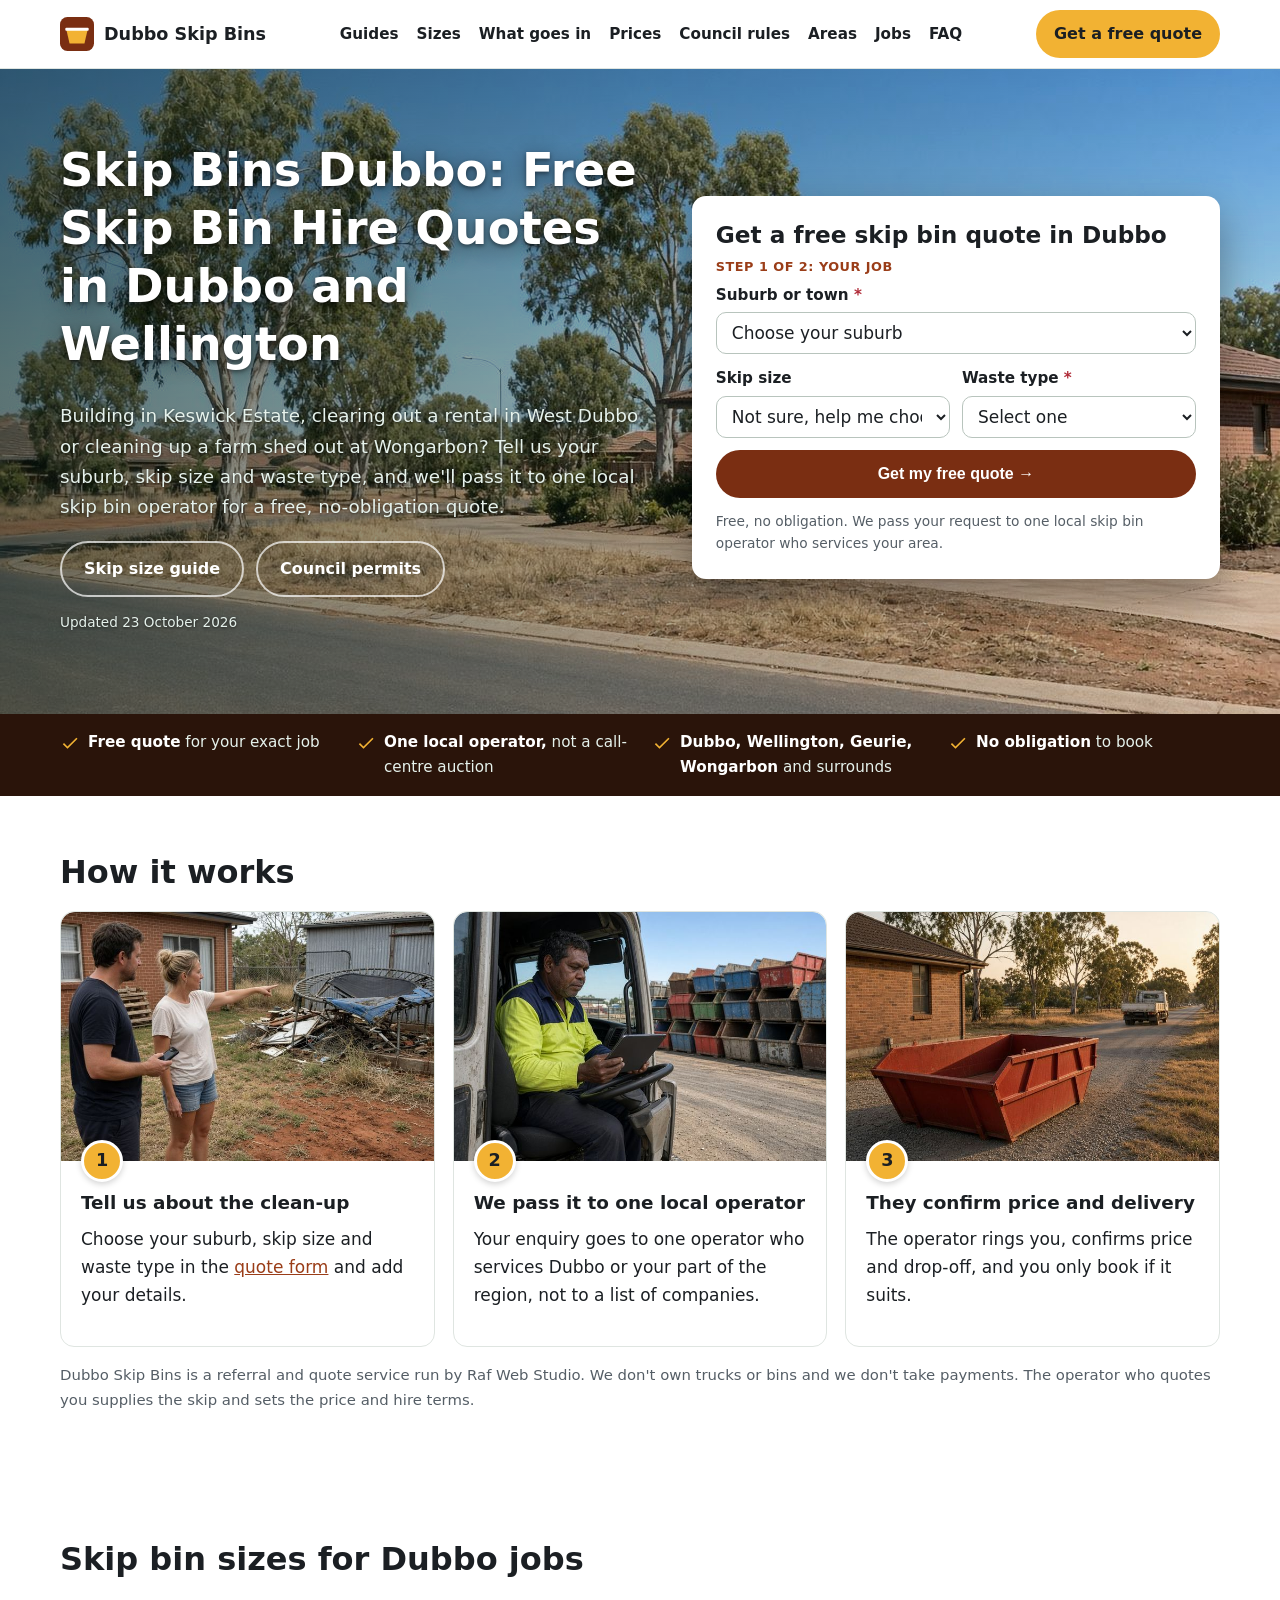
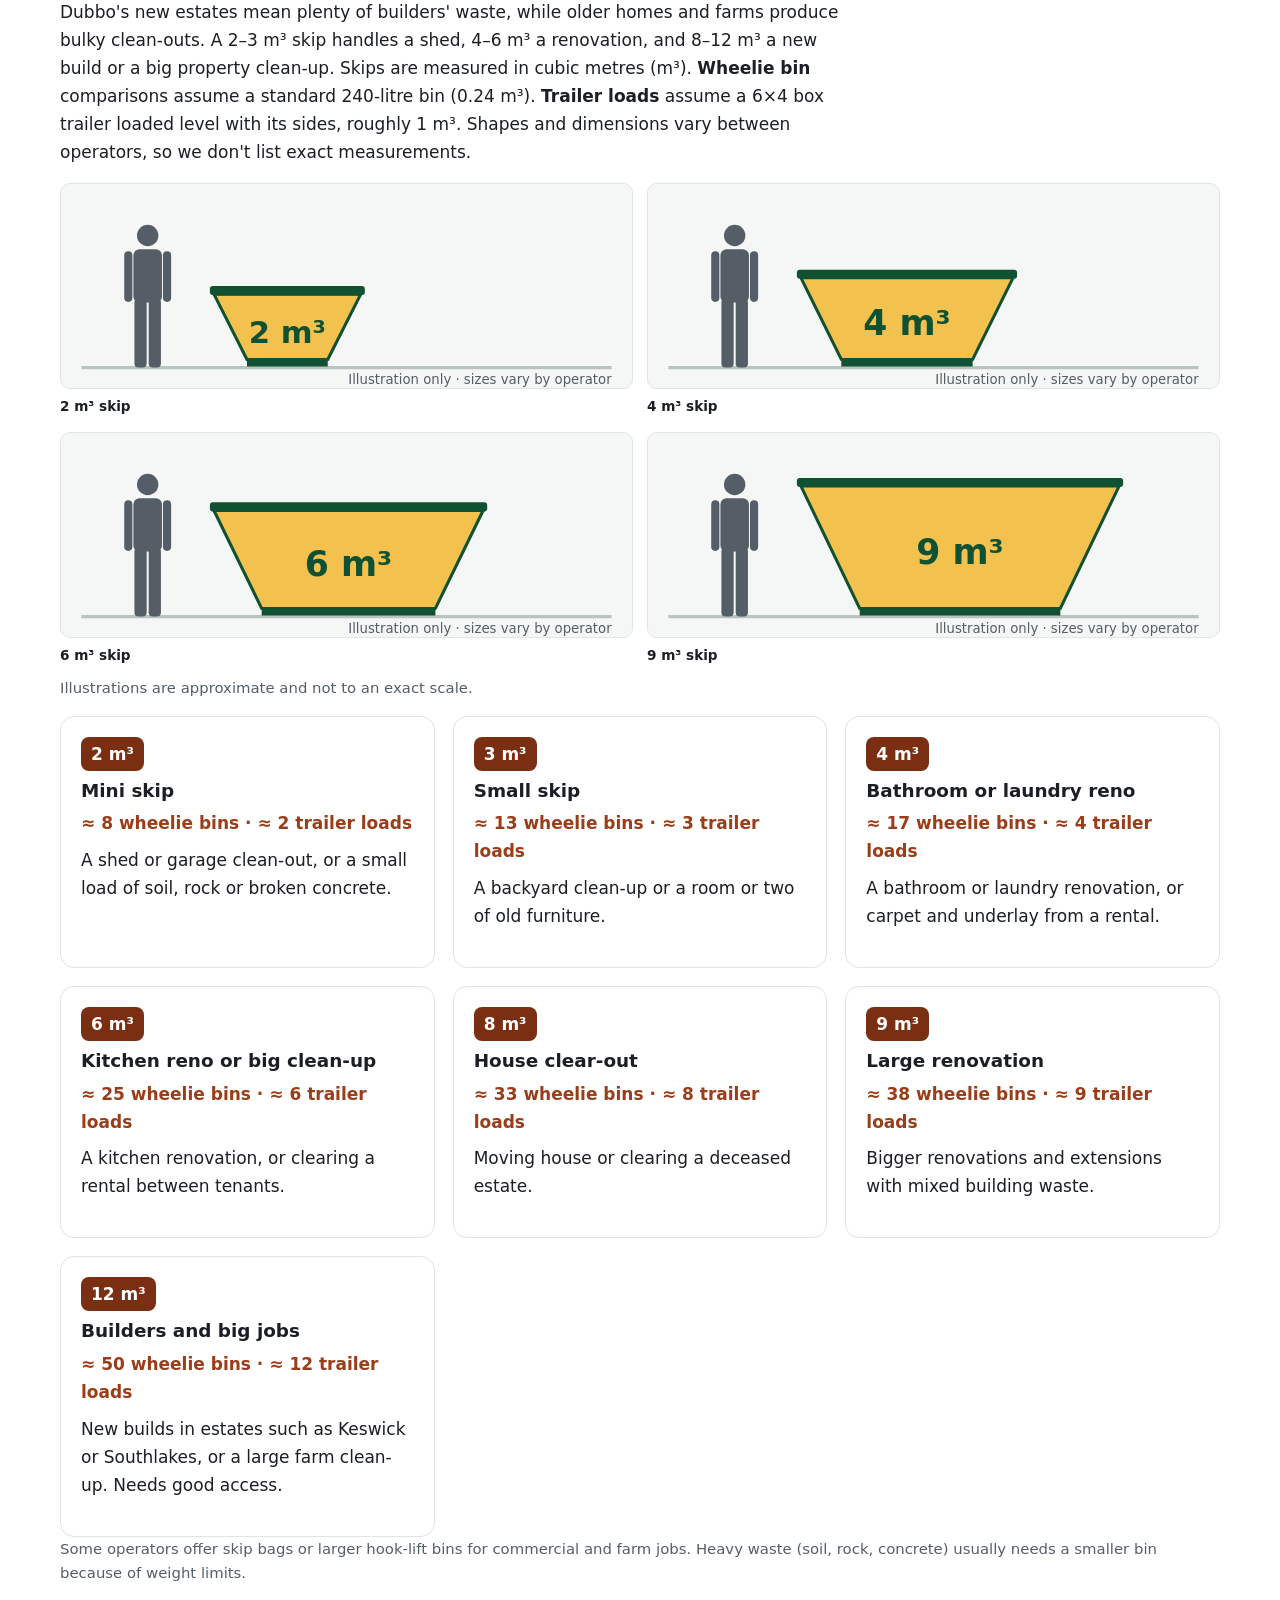
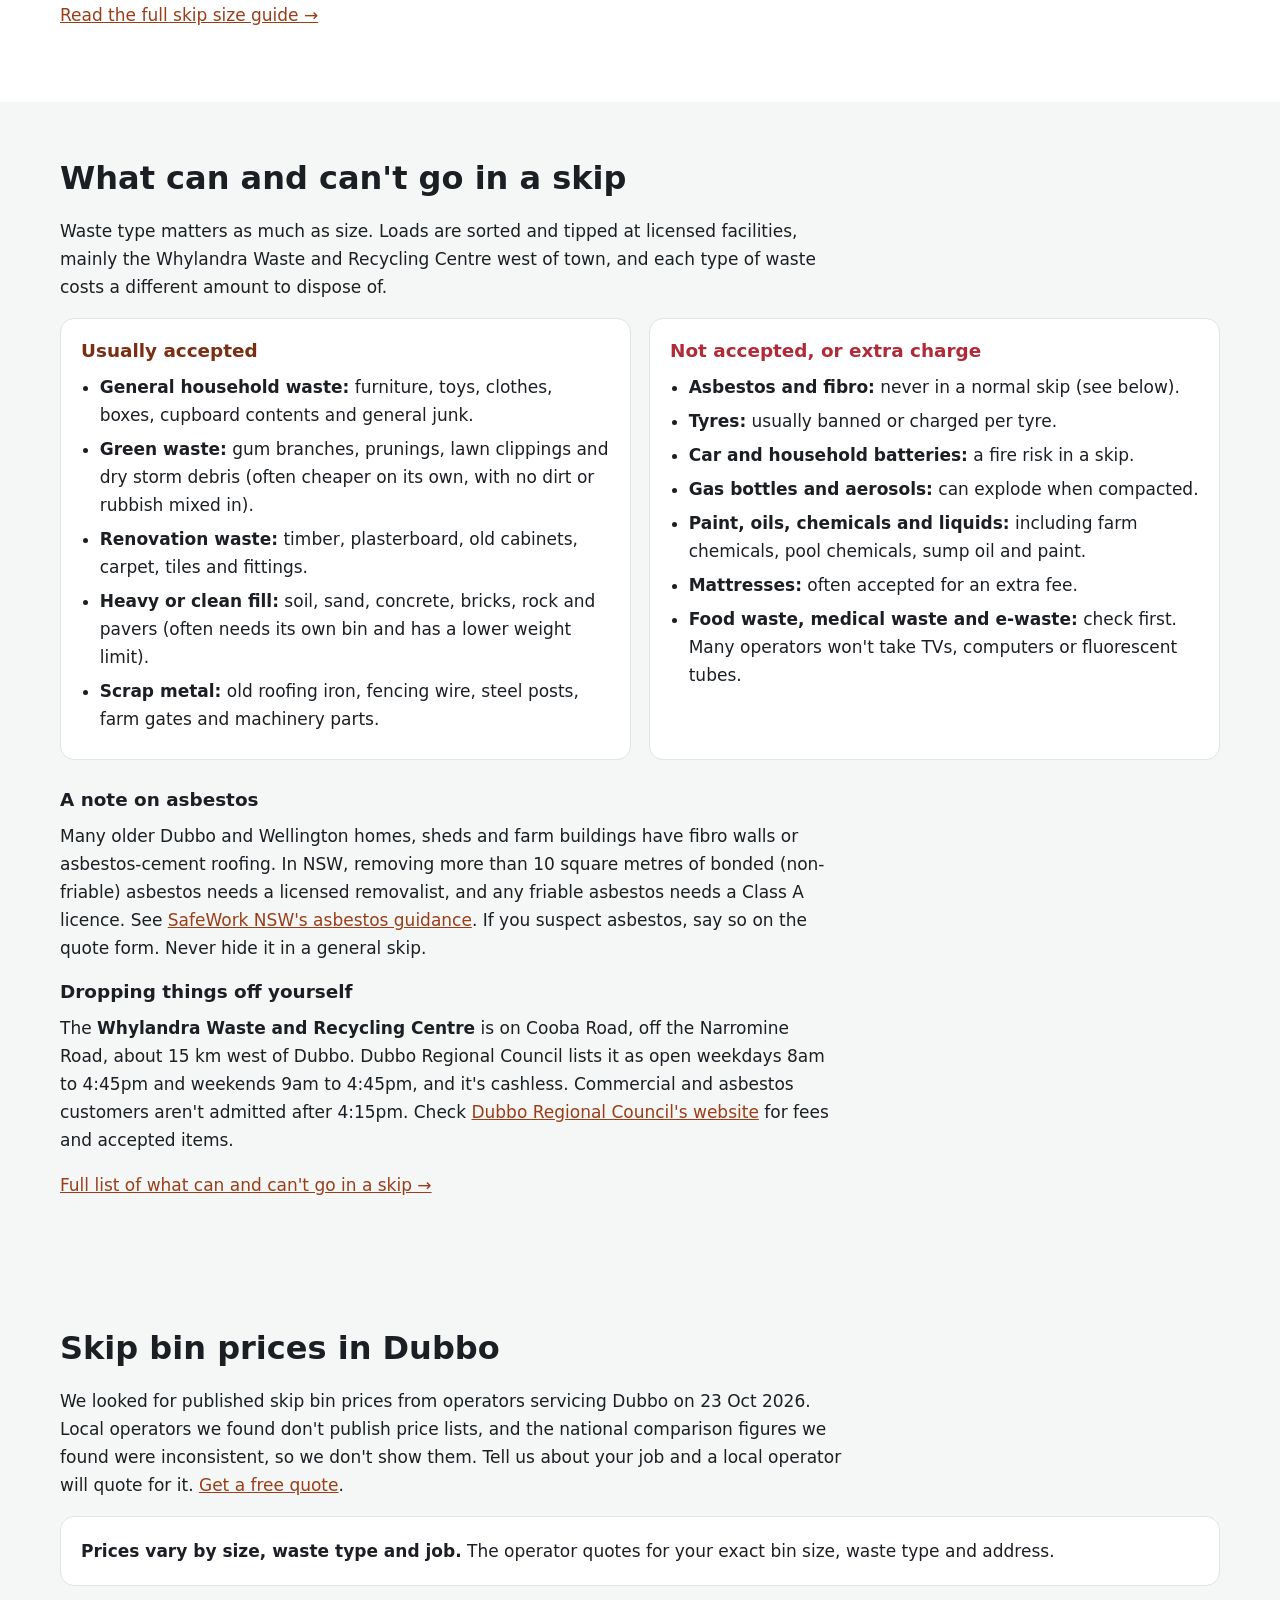
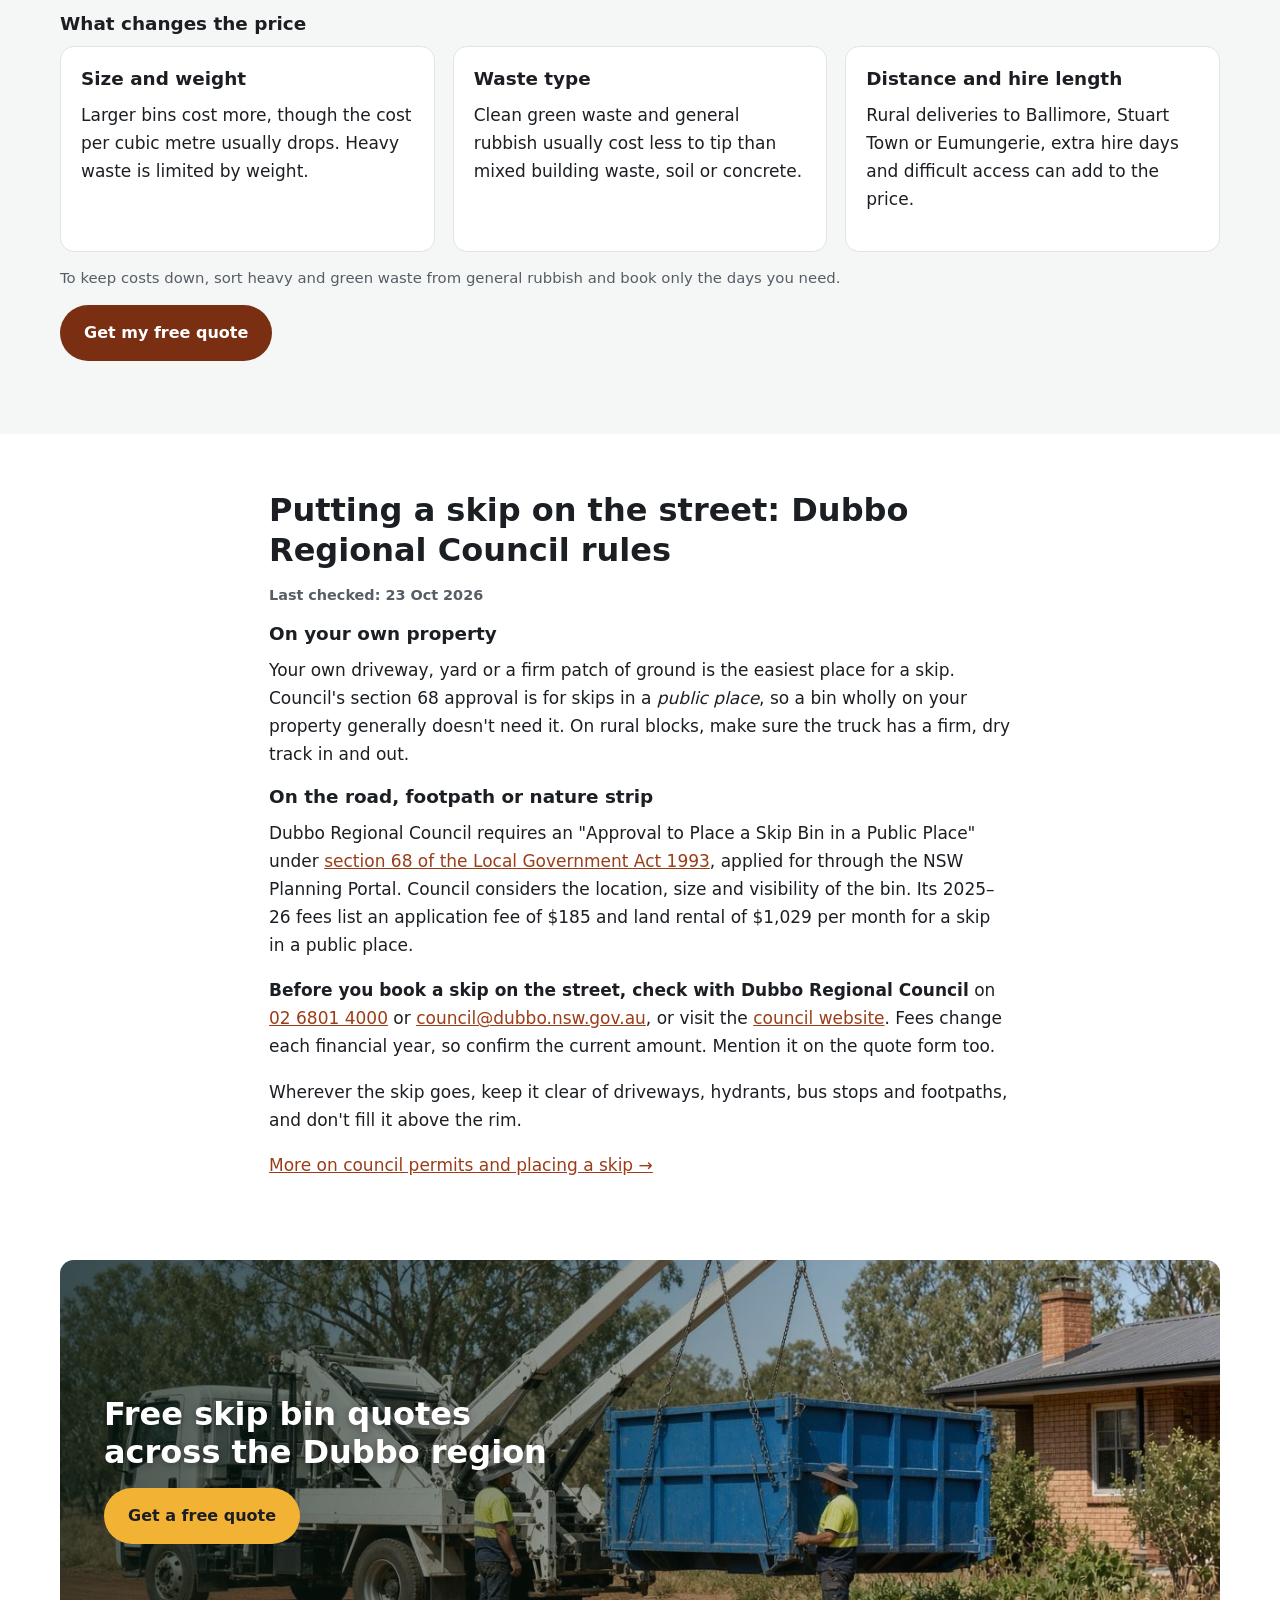
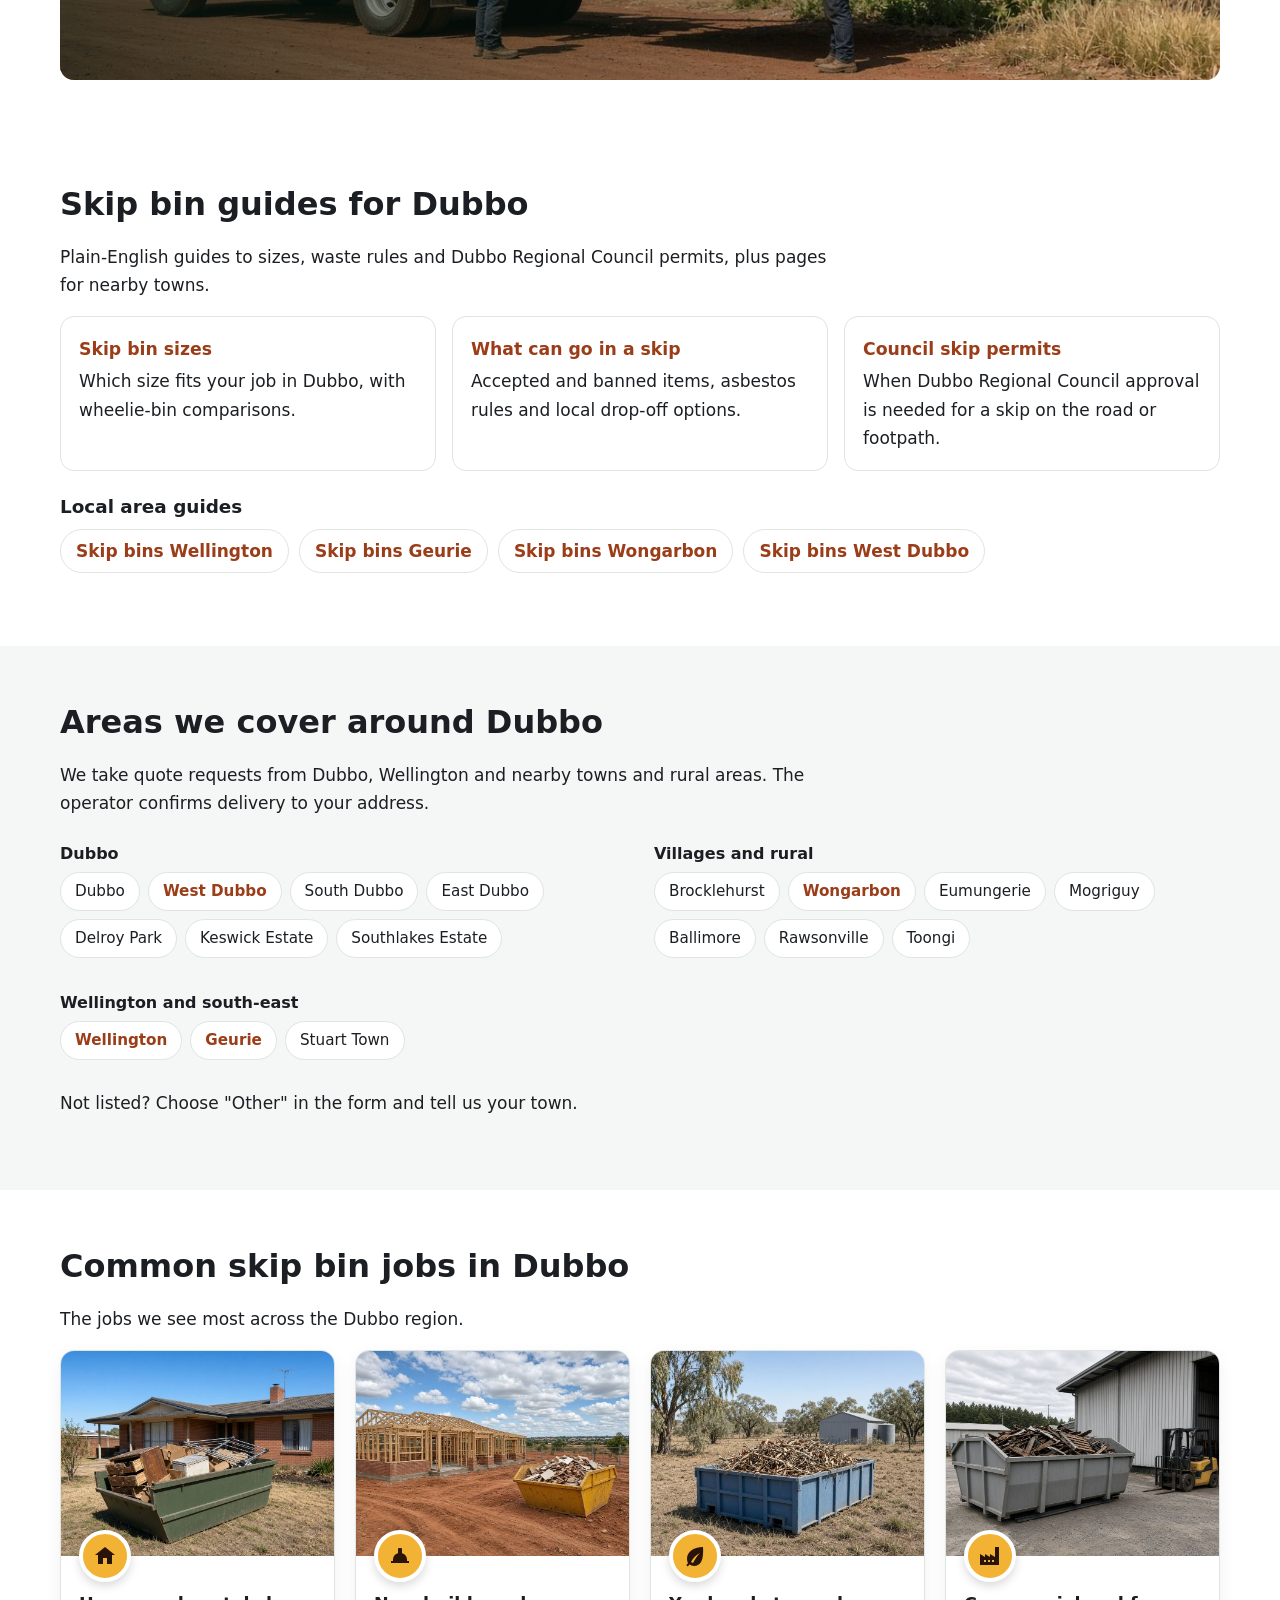
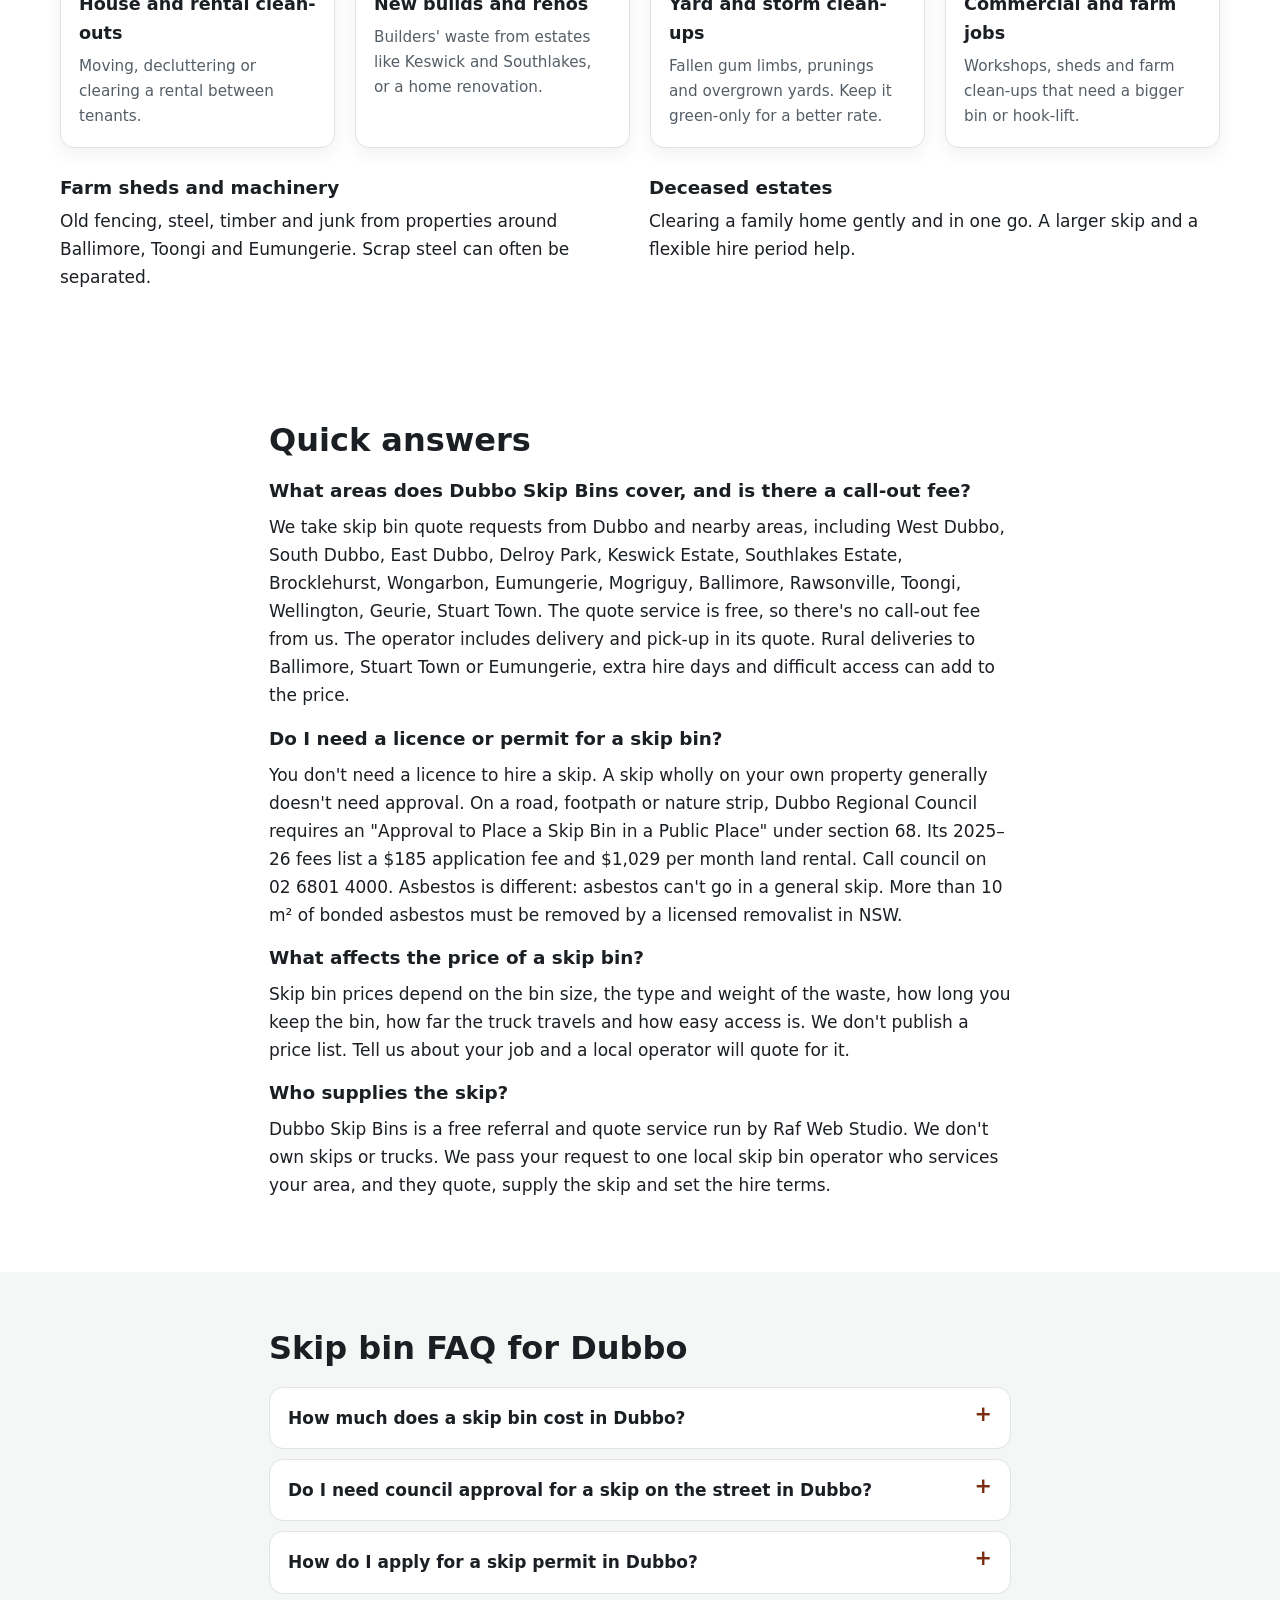
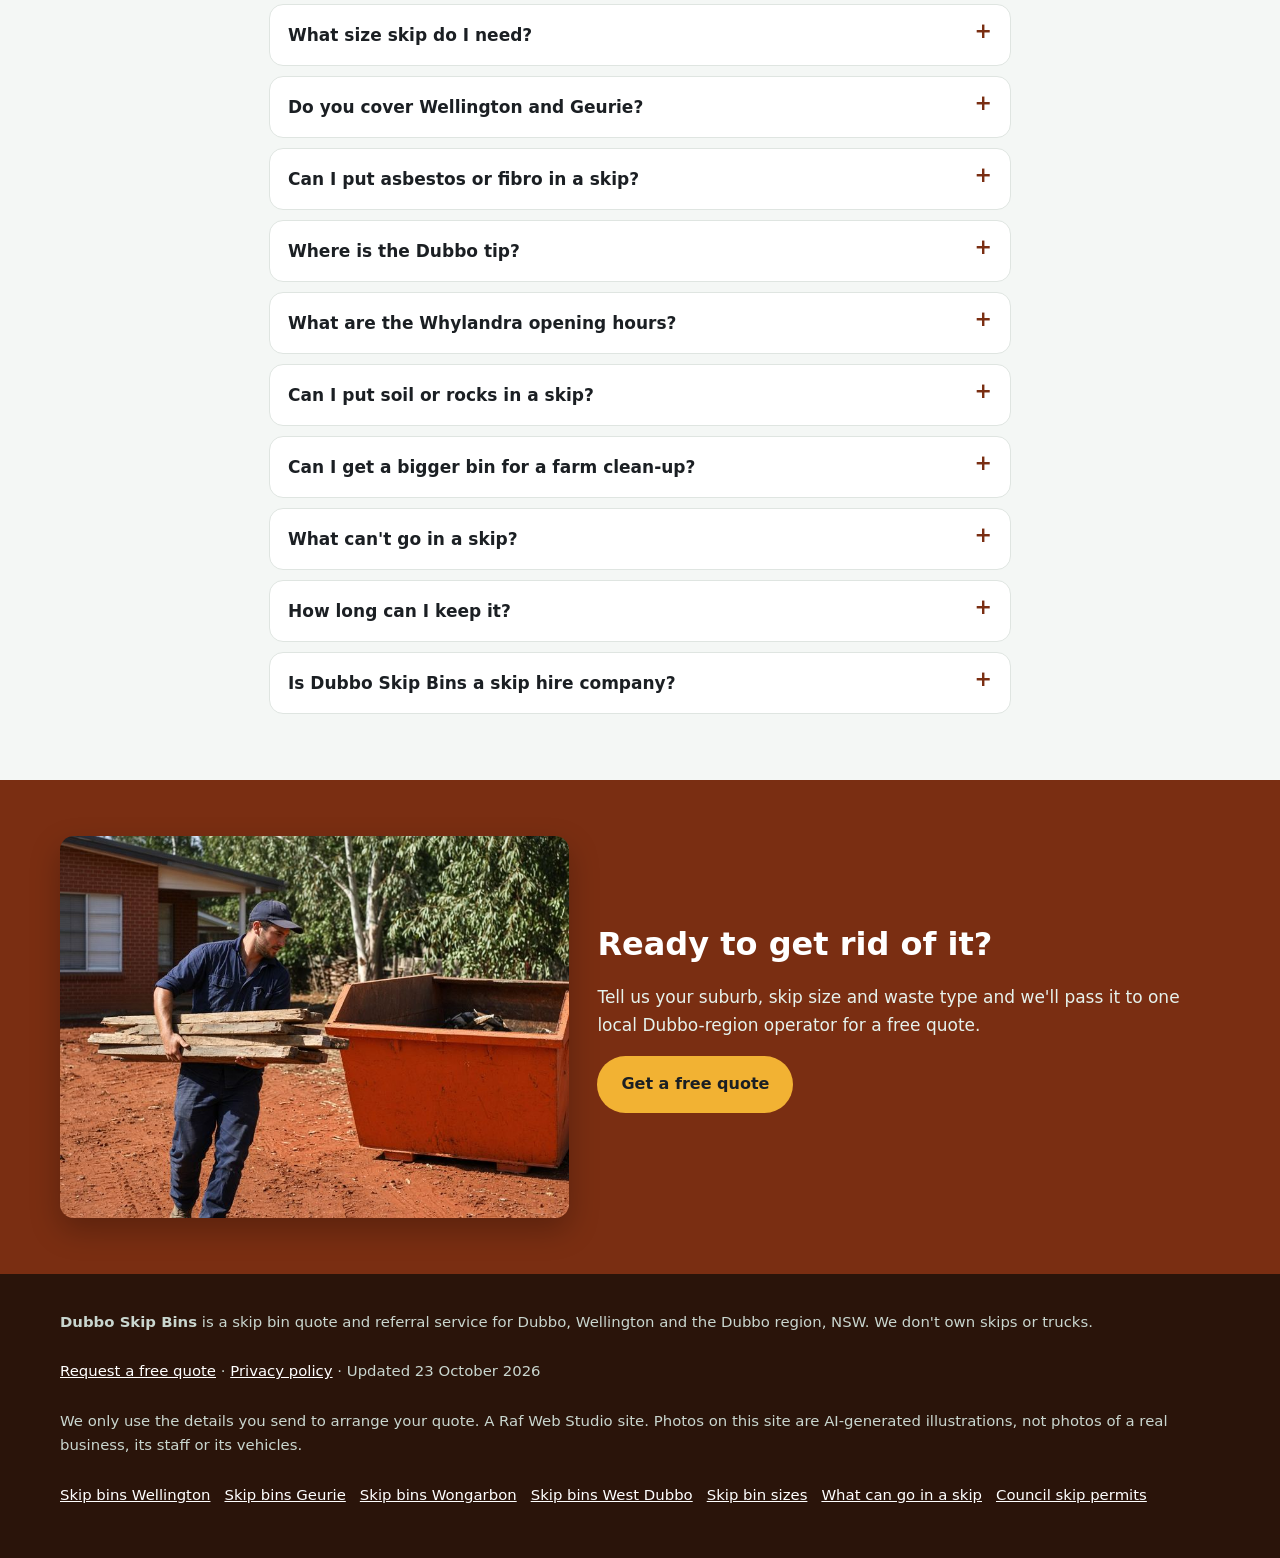
==== index.html @ 29b52630 "AI search basics: LocalBusiness schema, quick answers in FAQ schema, llms.txt" ====
<!doctype html>
<html lang="en-AU">
<head>
<meta charset="utf-8">
<meta name="google-site-verification" content="KUxdcBojFCypNrNTeDrGcMG-jkXugpHCh6wXhRwuoQI" />
<meta name="viewport" content="width=device-width, initial-scale=1">
<title>Skip Bins Dubbo | Free Skip Bin Hire Quotes in Dubbo &amp; Wellington</title>
<meta name="description" content="Skip bins in Dubbo, West Dubbo, Wellington and surrounds. Tell us the size and waste type and get a free quote from one local skip bin operator.">
<link rel="canonical" href="https://dubboskipbins.com/">
<link rel="icon" href="favicon.svg" type="image/svg+xml">
<meta name="theme-color" content="#7a2e12">
<meta property="og:type" content="website">
<meta property="og:locale" content="en_AU">
<meta property="og:site_name" content="Dubbo Skip Bins">
<meta property="og:title" content="Skip Bins Dubbo | Free Skip Bin Hire Quotes in Dubbo &amp; Wellington">
<meta property="og:description" content="Free skip bin hire quotes in Dubbo, Wellington and the Dubbo region.">
<meta property="og:url" content="https://dubboskipbins.com/">
<meta property="og:image" content="https://dubboskipbins.com/img/hero.jpg">
<meta name="twitter:card" content="summary_large_image">
<meta name="twitter:image" content="https://dubboskipbins.com/img/hero.jpg">
<script>document.documentElement.classList.add('js')</script>
<link rel="stylesheet" href="styles.css">

<!-- Google tag (gtag.js) -->
<script async src="https://www.googletagmanager.com/gtag/js?id=G-88SLKTYWD8"></script>
<script>
  window.dataLayer = window.dataLayer || [];
  function gtag(){dataLayer.push(arguments);}
  gtag('js', new Date());
  gtag('config', 'G-88SLKTYWD8');
</script>

<script type="application/ld+json">
{
 "@context": "https://schema.org",
 "@type": "LocalBusiness",
 "@id": "https://dubboskipbins.com/#business",
 "name": "Dubbo Skip Bins",
 "url": "https://dubboskipbins.com/",
 "description": "Skip bins in Dubbo, West Dubbo, Wellington and surrounds. Tell us the size and waste type and get a free quote from one local skip bin operator. A free referral and quote service run by Raf Web Studio. It doesn't own skips or trucks; one local operator quotes and supplies the skip.",
 "image": "https://dubboskipbins.com/img/hero.jpg",
 "areaServed": [
  {
   "@type": "AdministrativeArea",
   "name": "Dubbo Regional Council, NSW"
  },
  {
   "@type": "Place",
   "name": "Dubbo, NSW"
  },
  {
   "@type": "Place",
   "name": "West Dubbo, NSW"
  },
  {
   "@type": "Place",
   "name": "South Dubbo, NSW"
  },
  {
   "@type": "Place",
   "name": "East Dubbo, NSW"
  },
  {
   "@type": "Place",
   "name": "Delroy Park, NSW"
  },
  {
   "@type": "Place",
   "name": "Keswick Estate, NSW"
  },
  {
   "@type": "Place",
   "name": "Southlakes Estate, NSW"
  },
  {
   "@type": "Place",
   "name": "Brocklehurst, NSW"
  },
  {
   "@type": "Place",
   "name": "Wongarbon, NSW"
  },
  {
   "@type": "Place",
   "name": "Eumungerie, NSW"
  },
  {
   "@type": "Place",
   "name": "Geurie, NSW"
  },
  {
   "@type": "Place",
   "name": "Wellington, NSW"
  },
  {
   "@type": "Place",
   "name": "Ballimore, NSW"
  },
  {
   "@type": "Place",
   "name": "Mogriguy, NSW"
  },
  {
   "@type": "Place",
   "name": "Rawsonville, NSW"
  },
  {
   "@type": "Place",
   "name": "Toongi, NSW"
  },
  {
   "@type": "Place",
   "name": "Stuart Town, NSW"
  }
 ],
 "knowsAbout": [
  "Skip bin hire",
  "Skip bin sizes",
  "Council skip bin permits",
  "Waste disposal"
 ],
 "parentOrganization": {
  "@type": "Organization",
  "name": "Raf Web Studio"
 }
}
</script>
<script type="application/ld+json">
{
 "@context": "https://schema.org",
 "@type": "WebSite",
 "@id": "https://dubboskipbins.com/#website",
 "name": "Dubbo Skip Bins",
 "url": "https://dubboskipbins.com/",
 "inLanguage": "en-AU"
}
</script>
<script type="application/ld+json">
{
 "@context": "https://schema.org",
 "@type": "Service",
 "@id": "https://dubboskipbins.com/#service",
 "name": "Skip bin hire quotes in Dubbo",
 "serviceType": "Skip bin hire",
 "description": "Free skip bin hire quotes in Dubbo and surrounding suburbs. We pass your request to one local skip bin operator.",
 "url": "https://dubboskipbins.com/",
 "provider": {
  "@id": "https://dubboskipbins.com/#business"
 },
 "areaServed": [
  {
   "@type": "AdministrativeArea",
   "name": "Dubbo Regional Council, NSW"
  },
  {
   "@type": "Place",
   "name": "Dubbo, NSW"
  },
  {
   "@type": "Place",
   "name": "West Dubbo, NSW"
  },
  {
   "@type": "Place",
   "name": "South Dubbo, NSW"
  },
  {
   "@type": "Place",
   "name": "East Dubbo, NSW"
  },
  {
   "@type": "Place",
   "name": "Delroy Park, NSW"
  },
  {
   "@type": "Place",
   "name": "Keswick Estate, NSW"
  },
  {
   "@type": "Place",
   "name": "Southlakes Estate, NSW"
  },
  {
   "@type": "Place",
   "name": "Brocklehurst, NSW"
  },
  {
   "@type": "Place",
   "name": "Wongarbon, NSW"
  },
  {
   "@type": "Place",
   "name": "Eumungerie, NSW"
  },
  {
   "@type": "Place",
   "name": "Geurie, NSW"
  },
  {
   "@type": "Place",
   "name": "Wellington, NSW"
  },
  {
   "@type": "Place",
   "name": "Ballimore, NSW"
  },
  {
   "@type": "Place",
   "name": "Mogriguy, NSW"
  },
  {
   "@type": "Place",
   "name": "Rawsonville, NSW"
  },
  {
   "@type": "Place",
   "name": "Toongi, NSW"
  },
  {
   "@type": "Place",
   "name": "Stuart Town, NSW"
  }
 ]
}
</script>
<script type="application/ld+json">
{
 "@context": "https://schema.org",
 "@type": "FAQPage",
 "mainEntity": [
  {
   "@type": "Question",
   "name": "How much does a skip bin cost in Dubbo?",
   "acceptedAnswer": {
    "@type": "Answer",
    "text": "It depends on the size, waste type, hire period and distance. Local operators we checked don't publish set prices, so ask for a free quote for your job."
   }
  },
  {
   "@type": "Question",
   "name": "Do I need council approval for a skip on the street in Dubbo?",
   "acceptedAnswer": {
    "@type": "Answer",
    "text": "Yes, generally. Dubbo Regional Council requires a section 68 approval to place a skip bin in a public place. Its 2025–26 fees list a $185 application fee and $1,029 per month land rental. A skip wholly on your land generally doesn't need approval."
   }
  },
  {
   "@type": "Question",
   "name": "How do I apply for a skip permit in Dubbo?",
   "acceptedAnswer": {
    "@type": "Answer",
    "text": "Applications are lodged through the NSW Planning Portal. Call council on 02 6801 4000 to check what's needed."
   }
  },
  {
   "@type": "Question",
   "name": "What size skip do I need?",
   "acceptedAnswer": {
    "@type": "Answer",
    "text": "2–3 m³ for a shed, 4 m³ for a bathroom, 6 m³ for a kitchen or big clean-up, and 8–12 m³ for a house clear-out or new build."
   }
  },
  {
   "@type": "Question",
   "name": "Do you cover Wellington and Geurie?",
   "acceptedAnswer": {
    "@type": "Answer",
    "text": "Yes, we take requests from Wellington, Geurie, Stuart Town and the villages around Dubbo. The operator confirms delivery."
   }
  },
  {
   "@type": "Question",
   "name": "Can I put asbestos or fibro in a skip?",
   "acceptedAnswer": {
    "@type": "Answer",
    "text": "No. Asbestos can't go in a general skip. More than 10 m² of bonded asbestos must be removed by a licensed removalist in NSW."
   }
  },
  {
   "@type": "Question",
   "name": "Where is the Dubbo tip?",
   "acceptedAnswer": {
    "@type": "Answer",
    "text": "The Whylandra Waste and Recycling Centre is on Cooba Road, off the Narromine Road, about 15 km west of Dubbo. It's cashless."
   }
  },
  {
   "@type": "Question",
   "name": "What are the Whylandra opening hours?",
   "acceptedAnswer": {
    "@type": "Answer",
    "text": "Council lists weekdays 8am to 4:45pm and weekends 9am to 4:45pm. Commercial and asbestos customers aren't admitted after 4:15pm."
   }
  },
  {
   "@type": "Question",
   "name": "Can I put soil or rocks in a skip?",
   "acceptedAnswer": {
    "@type": "Answer",
    "text": "Usually, but heavy waste has weight limits and often needs its own bin. Choose \"Soil, concrete or bricks\" in the form."
   }
  },
  {
   "@type": "Question",
   "name": "Can I get a bigger bin for a farm clean-up?",
   "acceptedAnswer": {
    "@type": "Answer",
    "text": "Some operators have larger bins or hook-lift containers. Mention the job and access in the form."
   }
  },
  {
   "@type": "Question",
   "name": "What can't go in a skip?",
   "acceptedAnswer": {
    "@type": "Answer",
    "text": "Asbestos, tyres, batteries, gas bottles, chemicals, paint, oils and liquids. Mattresses and e-waste are often extra."
   }
  },
  {
   "@type": "Question",
   "name": "How long can I keep it?",
   "acceptedAnswer": {
    "@type": "Answer",
    "text": "Commonly a few days to a week, with extra days by arrangement."
   }
  },
  {
   "@type": "Question",
   "name": "Is Dubbo Skip Bins a skip hire company?",
   "acceptedAnswer": {
    "@type": "Answer",
    "text": "No. It's a free referral and quote service run by Raf Web Studio. One local operator quotes you and supplies the skip."
   }
  },
  {
   "@type": "Question",
   "name": "What areas does Dubbo Skip Bins cover, and is there a call-out fee?",
   "acceptedAnswer": {
    "@type": "Answer",
    "text": "We take skip bin quote requests from Dubbo and nearby areas, including West Dubbo, South Dubbo, East Dubbo, Delroy Park, Keswick Estate, Southlakes Estate, Brocklehurst, Wongarbon, Eumungerie, Mogriguy, Ballimore, Rawsonville, Toongi, Wellington, Geurie, Stuart Town. The quote service is free, so there's no call-out fee from us. The operator includes delivery and pick-up in its quote. Rural deliveries to Ballimore, Stuart Town or Eumungerie, extra hire days and difficult access can add to the price."
   }
  },
  {
   "@type": "Question",
   "name": "Do I need a licence or permit for a skip bin?",
   "acceptedAnswer": {
    "@type": "Answer",
    "text": "You don't need a licence to hire a skip. A skip wholly on your own property generally doesn't need approval. On a road, footpath or nature strip, Dubbo Regional Council requires an \"Approval to Place a Skip Bin in a Public Place\" under section 68. Its 2025–26 fees list a $185 application fee and $1,029 per month land rental. Call council on 02 6801 4000. Asbestos is different: asbestos can't go in a general skip. More than 10 m² of bonded asbestos must be removed by a licensed removalist in NSW."
   }
  },
  {
   "@type": "Question",
   "name": "What affects the price of a skip bin?",
   "acceptedAnswer": {
    "@type": "Answer",
    "text": "Skip bin prices depend on the bin size, the type and weight of the waste, how long you keep the bin, how far the truck travels and how easy access is. We don't publish a price list. Tell us about your job and a local operator will quote for it."
   }
  },
  {
   "@type": "Question",
   "name": "Who supplies the skip?",
   "acceptedAnswer": {
    "@type": "Answer",
    "text": "Dubbo Skip Bins is a free referral and quote service run by Raf Web Studio. We don't own skips or trucks. We pass your request to one local skip bin operator who services your area, and they quote, supply the skip and set the hire terms."
   }
  }
 ]
}
</script>
</head>
<body>
<a class="skip-link" href="#main">Skip to content</a>

<header class="site-header">
  <div class="wrap">
    <a class="brand" href="/" aria-label="Dubbo Skip Bins home">
      <svg viewBox="0 0 64 64" aria-hidden="true"><rect width="64" height="64" rx="14" fill="#7a2e12"/><path d="M12 24h40l-6 26H18z" fill="#f2b233"/><rect x="10" y="20" width="44" height="6" rx="2" fill="#fff"/></svg>
      Dubbo Skip Bins
    </a>
    <nav class="nav" aria-label="Main">
      <a href="#guides">Guides</a>      <a href="#sizes">Sizes</a><a href="#waste">What goes in</a><a href="#pricing">Prices</a><a href="#council">Council rules</a><a href="#areas">Areas</a><a href="#jobs">Jobs</a><a href="#faq">FAQ</a>
    </nav>
    <a class="btn btn-call header-call" href="#quote">Get a free quote</a>
  </div>
</header>

<main id="main">
<section class="hero" aria-labelledby="h1">
  <picture class="hero-bg">
    <source media="(max-width: 700px)" srcset="img/hero-mobile.jpg" width="684" height="720">
    <img src="img/hero.jpg" width="1280" height="720" alt="Red skip bin on a driveway in Dubbo with red soil and gum trees" fetchpriority="high" decoding="async">
  </picture>
  <div class="wrap hero-grid">
    <div class="hero-copy">
      <h1 id="h1">Skip Bins Dubbo: Free Skip Bin Hire Quotes in Dubbo and Wellington</h1>
      <p class="lead">Building in Keswick Estate, clearing out a rental in West Dubbo or cleaning up a farm shed out at Wongarbon? Tell us your suburb, skip size and waste type, and we'll pass it to one local skip bin operator for a free, no-obligation quote.</p>
      <div class="ctas"><a class="btn btn-ghost" href="#sizes">Skip size guide</a><a class="btn btn-ghost" href="#council">Council permits</a></div>
      <p class="updated">Updated 23 October 2026</p>
    </div>
    <div class="hero-form-card" id="quote">
      <h2 id="quote-h">Get a free skip bin quote in Dubbo</h2>
      <form class="quote-form two-step" id="quote-form" action="https://formsubmit.co/c8aeae2e6c35559214315c7771d130a6" method="post" novalidate>
        <input type="hidden" name="_subject" value="New quote request – dubboskipbins.com">
        <input type="hidden" name="_captcha" value="true">
        <input type="hidden" name="_template" value="table">
        <input type="hidden" name="_next" value="https://dubboskipbins.com/thanks.html">
        <input type="text" name="_honey" style="display:none" tabindex="-1" autocomplete="off" aria-hidden="true">
        <input type="hidden" name="source" value="dubboskipbins.com">
        <fieldset class="step step-1">
          <legend class="step-label">Step 1 of 2: your job</legend>
          <div class="full"><label for="suburb">Suburb or town <span class="req" aria-hidden="true">*</span></label>
            <select id="suburb" name="suburb" required><option value="">Choose your suburb</option><option>Dubbo</option><option>West Dubbo</option><option>South Dubbo</option><option>East Dubbo</option><option>Delroy Park</option><option>Keswick Estate</option><option>Southlakes Estate</option><option>Brocklehurst</option><option>Wongarbon</option><option>Eumungerie</option><option>Geurie</option><option>Wellington</option><option>Ballimore</option><option>Mogriguy</option><option>Rawsonville</option><option>Toongi</option><option>Stuart Town</option><option value="Other">Other (tell us below)</option></select></div>
          <div class="full other-wrap"><label for="suburb_other">Other suburb or town</label><input id="suburb_other" name="suburb_other" type="text" autocomplete="address-level2"></div>
          <div><label for="size">Skip size</label>
            <select id="size" name="skip_size"><option value="Not sure">Not sure, help me choose</option><option>Skip bag (about 1 m³)</option><option>2 m³</option><option>3 m³</option><option>4 m³</option><option>6 m³</option><option>8 m³</option><option>9 m³</option><option>10–12 m³</option><option>Larger / hook-lift</option></select></div>
          <div><label for="waste">Waste type <span class="req" aria-hidden="true">*</span></label>
            <select id="waste" name="waste_type" required><option value="">Select one</option><option>General household</option><option>Green waste</option><option>Mixed renovation / building</option><option>Soil, concrete or bricks</option><option>Mixed, not sure</option><option>May contain asbestos</option></select></div>
          <div class="full js-only"><button class="btn btn-primary btn-block" type="button" id="to-step-2">Get my free quote →</button></div>
          <p class="microcopy full">Free, no obligation. We pass your request to one local skip bin operator who services your area.</p>
          <p class="form-error full" id="step1-error" role="alert" hidden>Please choose your suburb and waste type.</p>
        </fieldset>
        <fieldset class="step step-2" id="step-2">
          <legend class="step-label">Step 2 of 2: your details</legend>
          <div><label for="name">Name <span class="req" aria-hidden="true">*</span></label><input id="name" name="name" type="text" autocomplete="name" required></div>
          <div><label for="phone">Phone <span class="req" aria-hidden="true">*</span></label><input id="phone" name="phone" type="tel" autocomplete="tel" inputmode="tel" required></div>
          <div><label for="email">Email</label><input id="email" name="email" type="email" autocomplete="email"></div>
          <div><label for="date">Delivery date</label><input id="date" name="preferred_date" type="date"></div>
          <div class="full"><label for="message">Anything else?</label><textarea id="message" name="message" rows="2" placeholder="e.g. new build in Keswick, rural property access, 7 days"></textarea></div>
          <p class="consent full">By sending this form you agree we can share your details with one local skip bin operator so they can quote for your job. See our <a href="privacy.html">privacy policy</a>.</p>
          <div class="full step2-actions"><button class="btn btn-primary" type="submit">Send my quote request</button><button class="btn-link js-only" type="button" id="back-1">← Back</button></div>
        </fieldset>
      </form>
    </div>
  </div>
</section>
<section class="trust" aria-label="Why use this service">
  <ul class="wrap trust-list"><li><svg viewBox="0 0 24 24" aria-hidden="true"><path fill="currentColor" d="M9 16.2 4.8 12l-1.4 1.4L9 19 21 7l-1.4-1.4z"/></svg><span><strong>Free quote</strong> for your exact job</span></li><li><svg viewBox="0 0 24 24" aria-hidden="true"><path fill="currentColor" d="M9 16.2 4.8 12l-1.4 1.4L9 19 21 7l-1.4-1.4z"/></svg><span><strong>One local operator,</strong> not a call-centre auction</span></li><li><svg viewBox="0 0 24 24" aria-hidden="true"><path fill="currentColor" d="M9 16.2 4.8 12l-1.4 1.4L9 19 21 7l-1.4-1.4z"/></svg><span><strong>Dubbo, Wellington, Geurie, Wongarbon</strong> and surrounds</span></li><li><svg viewBox="0 0 24 24" aria-hidden="true"><path fill="currentColor" d="M9 16.2 4.8 12l-1.4 1.4L9 19 21 7l-1.4-1.4z"/></svg><span><strong>No obligation</strong> to book</span></li></ul>
</section>
<section id="how" aria-labelledby="how-h">
  <div class="wrap">
    <h2 id="how-h">How it works</h2>
    <ol class="steps grid grid-3">
      <li class="card step-card"><span class="step-img"><img src="img/step1.jpg" width="700" height="467" loading="lazy" decoding="async" alt="Couple in their Dubbo backyard planning a clean-out next to an old trampoline"></span><div class="step-body"><span class="step-num">1</span><h3>Tell us about the clean-up</h3><p>Choose your suburb, skip size and waste type in the <a href="#quote">quote form</a> and add your details.</p></div></li>
      <li class="card step-card"><span class="step-img"><img src="img/step2.jpg" width="700" height="467" loading="lazy" decoding="async" alt="Skip bin operator checking a job on a tablet in a yard of different coloured skips"></span><div class="step-body"><span class="step-num">2</span><h3>We pass it to one local operator</h3><p>Your enquiry goes to one operator who services Dubbo or your part of the region, not to a list of companies.</p></div></li>
      <li class="card step-card"><span class="step-img"><img src="img/step3.jpg" width="700" height="467" loading="lazy" decoding="async" alt="Red skip bin delivered to a property at sunset"></span><div class="step-body"><span class="step-num">3</span><h3>They confirm price and delivery</h3><p>The operator rings you, confirms price and drop-off, and you only book if it suits.</p></div></li>
      </ol>
    <p class="note">Dubbo Skip Bins is a referral and quote service run by Raf Web Studio. We don't own trucks or bins and we don't take payments. The operator who quotes you supplies the skip and sets the price and hire terms.</p>
  </div>
</section>
<section id="sizes" aria-labelledby="sizes-h">
  <div class="wrap">
    <h2 id="sizes-h">Skip bin sizes for Dubbo jobs</h2>
    <p class="intro">Dubbo's new estates mean plenty of builders' waste, while older homes and farms produce bulky clean-outs. A 2–3 m³ skip handles a shed, 4–6 m³ a renovation, and 8–12 m³ a new build or a big property clean-up. Skips are measured in cubic metres (m³). <strong>Wheelie bin</strong> comparisons assume a standard 240-litre bin (0.24 m³). <strong>Trailer loads</strong> assume a 6×4 box trailer loaded level with its sides, roughly 1 m³. Shapes and dimensions vary between operators, so we don't list exact measurements.</p>
    <div class="size-figs"><figure><img src="img/skip-2m3.svg" width="560" height="200" loading="lazy" decoding="async" alt="2 cubic metre skip bin size guide, shown next to an adult for scale"><figcaption>2 m³ skip</figcaption></figure><figure><img src="img/skip-4m3.svg" width="560" height="200" loading="lazy" decoding="async" alt="4 cubic metre skip bin size guide, shown next to an adult for scale"><figcaption>4 m³ skip</figcaption></figure><figure><img src="img/skip-6m3.svg" width="560" height="200" loading="lazy" decoding="async" alt="6 cubic metre skip bin size guide, shown next to an adult for scale"><figcaption>6 m³ skip</figcaption></figure><figure><img src="img/skip-9m3.svg" width="560" height="200" loading="lazy" decoding="async" alt="9 cubic metre skip bin size guide, shown next to an adult for scale"><figcaption>9 m³ skip</figcaption></figure></div>
    <p class="note">Illustrations are approximate and not to an exact scale.</p>
    <div class="grid grid-3 size-cards"><div class="card"><span class="size">2 m³</span><h3>Mini skip</h3><p class="equiv">≈ 8 wheelie bins · ≈ 2 trailer loads</p><p>A shed or garage clean-out, or a small load of soil, rock or broken concrete.</p></div><div class="card"><span class="size">3 m³</span><h3>Small skip</h3><p class="equiv">≈ 13 wheelie bins · ≈ 3 trailer loads</p><p>A backyard clean-up or a room or two of old furniture.</p></div><div class="card"><span class="size">4 m³</span><h3>Bathroom or laundry reno</h3><p class="equiv">≈ 17 wheelie bins · ≈ 4 trailer loads</p><p>A bathroom or laundry renovation, or carpet and underlay from a rental.</p></div><div class="card"><span class="size">6 m³</span><h3>Kitchen reno or big clean-up</h3><p class="equiv">≈ 25 wheelie bins · ≈ 6 trailer loads</p><p>A kitchen renovation, or clearing a rental between tenants.</p></div><div class="card"><span class="size">8 m³</span><h3>House clear-out</h3><p class="equiv">≈ 33 wheelie bins · ≈ 8 trailer loads</p><p>Moving house or clearing a deceased estate.</p></div><div class="card"><span class="size">9 m³</span><h3>Large renovation</h3><p class="equiv">≈ 38 wheelie bins · ≈ 9 trailer loads</p><p>Bigger renovations and extensions with mixed building waste.</p></div><div class="card"><span class="size">12 m³</span><h3>Builders and big jobs</h3><p class="equiv">≈ 50 wheelie bins · ≈ 12 trailer loads</p><p>New builds in estates such as Keswick or Southlakes, or a large farm clean-up. Needs good access.</p></div></div>
    <p class="note">Some operators offer skip bags or larger hook-lift bins for commercial and farm jobs. Heavy waste (soil, rock, concrete) usually needs a smaller bin because of weight limits.</p>
    <p><a href="/skip-bin-sizes/">Read the full skip size guide →</a></p>
  </div>
</section>
<section class="alt" id="waste" aria-labelledby="waste-h">
  <div class="wrap">
    <h2 id="waste-h">What can and can't go in a skip</h2>
    <p class="intro">Waste type matters as much as size. Loads are sorted and tipped at licensed facilities, mainly the Whylandra Waste and Recycling Centre west of town, and each type of waste costs a different amount to dispose of.</p>
    <div class="grid grid-2">
      <div class="card yes">
        <h3>Usually accepted</h3>
        <ul class="clean">
          <li><strong>General household waste:</strong> furniture, toys, clothes, boxes, cupboard contents and general junk.</li>
          <li><strong>Green waste:</strong> gum branches, prunings, lawn clippings and dry storm debris (often cheaper on its own, with no dirt or rubbish mixed in).</li>
          <li><strong>Renovation waste:</strong> timber, plasterboard, old cabinets, carpet, tiles and fittings.</li>
          <li><strong>Heavy or clean fill:</strong> soil, sand, concrete, bricks, rock and pavers (often needs its own bin and has a lower weight limit).</li>
          <li><strong>Scrap metal:</strong> old roofing iron, fencing wire, steel posts, farm gates and machinery parts.</li>
        </ul>
      </div>
      <div class="card no">
        <h3>Not accepted, or extra charge</h3>
        <ul class="clean">
          <li><strong>Asbestos and fibro:</strong> never in a normal skip (see below).</li>
          <li><strong>Tyres:</strong> usually banned or charged per tyre.</li>
          <li><strong>Car and household batteries:</strong> a fire risk in a skip.</li>
          <li><strong>Gas bottles and aerosols:</strong> can explode when compacted.</li>
          <li><strong>Paint, oils, chemicals and liquids:</strong> including farm chemicals, pool chemicals, sump oil and paint.</li>
          <li><strong>Mattresses:</strong> often accepted for an extra fee.</li>
          <li><strong>Food waste, medical waste and e-waste:</strong> check first. Many operators won't take TVs, computers or fluorescent tubes.</li>
        </ul>
      </div>
    </div>
    <h3 style="margin-top:28px">A note on asbestos</h3>
    <p class="intro">Many older Dubbo and Wellington homes, sheds and farm buildings have fibro walls or asbestos-cement roofing. In NSW, removing more than 10 square metres of bonded (non-friable) asbestos needs a licensed removalist, and any friable asbestos needs a Class A licence. See <a href="https://www.safework.nsw.gov.au/hazards-a-z/asbestos" rel="noopener">SafeWork NSW's asbestos guidance</a>. If you suspect asbestos, say so on the quote form. Never hide it in a general skip.</p>
    <h3>Dropping things off yourself</h3>
    <p class="intro">The <strong>Whylandra Waste and Recycling Centre</strong> is on Cooba Road, off the Narromine Road, about 15 km west of Dubbo. Dubbo Regional Council lists it as open weekdays 8am to 4:45pm and weekends 9am to 4:45pm, and it's cashless. Commercial and asbestos customers aren't admitted after 4:15pm. Check <a href="https://www.dubbo.nsw.gov.au/" rel="noopener">Dubbo Regional Council's website</a> for fees and accepted items.</p>
    <p><a href="/what-can-go-in-a-skip/">Full list of what can and can't go in a skip →</a></p>
  </div>
</section>
<section class="alt" id="pricing" aria-labelledby="pricing-h">
  <div class="wrap">
    <h2 id="pricing-h">Skip bin prices in Dubbo</h2>
    <p class="intro">We looked for published skip bin prices from operators servicing Dubbo on 23 Oct 2026. Local operators we found don't publish price lists, and the national comparison figures we found were inconsistent, so we don't show them. Tell us about your job and a local operator will quote for it. <a href="#quote">Get a free quote</a>.</p>
    <div class="card"><p style="margin:0"><strong>Prices vary by size, waste type and job.</strong> The operator quotes for your exact bin size, waste type and address.</p></div>
    <h3 style="margin-top:26px">What changes the price</h3>
    <div class="grid grid-3">
      <div class="card"><h3>Size and weight</h3><p>Larger bins cost more, though the cost per cubic metre usually drops. Heavy waste is limited by weight.</p></div>
      <div class="card"><h3>Waste type</h3><p>Clean green waste and general rubbish usually cost less to tip than mixed building waste, soil or concrete.</p></div>
      <div class="card"><h3>Distance and hire length</h3><p>Rural deliveries to Ballimore, Stuart Town or Eumungerie, extra hire days and difficult access can add to the price.</p></div>
    </div>
    <p class="note" style="margin-top:14px">To keep costs down, sort heavy and green waste from general rubbish and book only the days you need.</p>
    <p><a class="btn btn-primary" href="#quote">Get my free quote</a></p>
  </div>
</section>
<section id="council" aria-labelledby="council-h">
  <div class="wrap intro">
    <h2 id="council-h">Putting a skip on the street: Dubbo Regional Council rules</h2>
    <p class="updated-dark">Last checked: 23 Oct 2026</p>
    <h3>On your own property</h3>
    <p>Your own driveway, yard or a firm patch of ground is the easiest place for a skip. Council's section 68 approval is for skips in a <em>public place</em>, so a bin wholly on your property generally doesn't need it. On rural blocks, make sure the truck has a firm, dry track in and out.</p>
    <h3>On the road, footpath or nature strip</h3>
    <p>Dubbo Regional Council requires an "Approval to Place a Skip Bin in a Public Place" under <a href="https://www.planningportal.nsw.gov.au/development-and-assessment/additional-approvals-applications/section-68-approvals" rel="noopener">section 68 of the Local Government Act 1993</a>, applied for through the NSW Planning Portal. Council considers the location, size and visibility of the bin. Its 2025–26 fees list an application fee of $185 and land rental of $1,029 per month for a skip in a public place.</p>
    <p><strong>Before you book a skip on the street, check with Dubbo Regional Council</strong> on <a href="tel:0268014000">02 6801 4000</a> or <a href="mailto:council@dubbo.nsw.gov.au">council@dubbo.nsw.gov.au</a>, or visit the <a href="https://www.dubbo.nsw.gov.au/" rel="noopener">council website</a>. Fees change each financial year, so confirm the current amount. Mention it on the quote form too.</p>
    <p>Wherever the skip goes, keep it clear of driveways, hydrants, bus stops and footpaths, and don't fill it above the rim.</p>
    <p><a href="/skip-bin-council-permit/">More on council permits and placing a skip →</a></p>
  </div>
</section>
<section class="band-wrap" aria-label="Free skip bin quotes across the Dubbo region">
  <div class="wrap">
    <div class="truck-band">
      <img src="img/band.jpg" width="1280" height="720" loading="lazy" decoding="async" alt="Two workers guiding a blue skip bin as it is lifted onto a truck">
      <div class="band-text">
        <p class="band-line">Free skip bin quotes across the Dubbo region</p>
        <a class="btn btn-call" href="#quote">Get a free quote</a>
      </div>
    </div>
  </div>
</section>
<section id="guides" aria-labelledby="guides-h">
  <div class="wrap">
    <h2 id="guides-h">Skip bin guides for Dubbo</h2>
    <p class="intro">Plain-English guides to sizes, waste rules and Dubbo Regional Council permits, plus pages for nearby towns.</p>
    <div class="guide-cards"><a href="/skip-bin-sizes/"><strong>Skip bin sizes</strong>Which size fits your job in Dubbo, with wheelie-bin comparisons.</a><a href="/what-can-go-in-a-skip/"><strong>What can go in a skip</strong>Accepted and banned items, asbestos rules and local drop-off options.</a><a href="/skip-bin-council-permit/"><strong>Council skip permits</strong>When Dubbo Regional Council approval is needed for a skip on the road or footpath.</a></div>
    <h3 style="margin-top:24px">Local area guides</h3>
    <ul class="link-list"><li><a href="/skip-bins-wellington/">Skip bins Wellington</a></li><li><a href="/skip-bins-geurie/">Skip bins Geurie</a></li><li><a href="/skip-bins-wongarbon/">Skip bins Wongarbon</a></li><li><a href="/skip-bins-west-dubbo/">Skip bins West Dubbo</a></li></ul>
  </div>
</section>

<section class="alt" id="areas" aria-labelledby="areas-h">
  <div class="wrap">
    <h2 id="areas-h">Areas we cover around Dubbo</h2>
    <p class="intro">We take quote requests from Dubbo, Wellington and nearby towns and rural areas. The operator confirms delivery to your address.</p>
    <div class="area-groups"><div class="area-group"><h3>Dubbo</h3><ul class="areas"><li>Dubbo</li><li><a href="/skip-bins-west-dubbo/">West Dubbo</a></li><li>South Dubbo</li><li>East Dubbo</li><li>Delroy Park</li><li>Keswick Estate</li><li>Southlakes Estate</li></ul></div><div class="area-group"><h3>Villages and rural</h3><ul class="areas"><li>Brocklehurst</li><li><a href="/skip-bins-wongarbon/">Wongarbon</a></li><li>Eumungerie</li><li>Mogriguy</li><li>Ballimore</li><li>Rawsonville</li><li>Toongi</li></ul></div><div class="area-group"><h3>Wellington and south-east</h3><ul class="areas"><li><a href="/skip-bins-wellington/">Wellington</a></li><li><a href="/skip-bins-geurie/">Geurie</a></li><li>Stuart Town</li></ul></div></div>
    <p class="intro">Not listed? Choose "Other" in the form and tell us your town.</p>
  </div>
</section>
<section id="jobs" aria-labelledby="jobs-h">
  <div class="wrap">
    <h2 id="jobs-h">Common skip bin jobs in Dubbo</h2>
    <p class="intro">The jobs we see most across the Dubbo region.</p>
    <div class="photo-cards">
      <a class="photo-card" href="#sizes">
        <span class="pc-img"><img src="img/card-home.jpg" width="900" height="675" loading="lazy" decoding="async" alt="Green skip bin outside a home during a household clean-out"></span>
        <span class="pc-body"><span class="pc-icon"><svg viewBox="0 0 24 24" aria-hidden="true"><path fill="currentColor" d="M12 3 2 11h3v9h5v-6h4v6h5v-9h3z"/></svg></span><strong class="pc-title">House and rental clean-outs</strong><span class="pc-text">Moving, decluttering or clearing a rental between tenants.</span></span>
      </a>
      <a class="photo-card" href="#sizes">
        <span class="pc-img"><img src="img/card-build.jpg" width="900" height="675" loading="lazy" decoding="async" alt="Yellow skip bin on a new housing estate building site"></span>
        <span class="pc-body"><span class="pc-icon"><svg viewBox="0 0 24 24" aria-hidden="true"><path fill="currentColor" d="M11 4h2a1 1 0 0 1 1 1v4.2A7 7 0 0 1 19 15v2h2v2H3v-2h2v-2a7 7 0 0 1 5-5.8V5a1 1 0 0 1 1-1z"/></svg></span><strong class="pc-title">New builds and renos</strong><span class="pc-text">Builders' waste from estates like Keswick and Southlakes, or a home renovation.</span></span>
      </a>
      <a class="photo-card" href="#waste">
        <span class="pc-img"><img src="img/card-green.jpg" width="900" height="675" loading="lazy" decoding="async" alt="Blue skip bin with dry gum branches after a yard clean-up"></span>
        <span class="pc-body"><span class="pc-icon"><svg viewBox="0 0 24 24" aria-hidden="true"><path fill="currentColor" d="M20 3C10 3 4 8 4 15c0 1.6.4 3 1 4.2L3.3 21l1.4 1.4 1.8-1.8C7.8 21.5 9.3 22 11 22c6.6 0 10-6 9-19zM8 18c2-4 5-7 9-9-3 3-5 6-7 10z"/></svg></span><strong class="pc-title">Yard and storm clean-ups</strong><span class="pc-text">Fallen gum limbs, prunings and overgrown yards. Keep it green-only for a better rate.</span></span>
      </a>
      <a class="photo-card" href="#areas">
        <span class="pc-img"><img src="img/card-industrial.jpg" width="900" height="675" loading="lazy" decoding="async" alt="Grey hook-lift bin at an industrial yard with a forklift nearby"></span>
        <span class="pc-body"><span class="pc-icon"><svg viewBox="0 0 24 24" aria-hidden="true"><path fill="currentColor" d="M2 21V10l5 3V10l5 3V10l5 3V3h4v18zm4-3h2v-2H6zm4 0h2v-2h-2zm4 0h2v-2h-2z"/></svg></span><strong class="pc-title">Commercial and farm jobs</strong><span class="pc-text">Workshops, sheds and farm clean-ups that need a bigger bin or hook-lift.</span></span>
      </a>
    </div>
    <div class="grid grid-2 more-jobs"><div><h3>Farm sheds and machinery</h3><p>Old fencing, steel, timber and junk from properties around Ballimore, Toongi and Eumungerie. Scrap steel can often be separated.</p></div><div><h3>Deceased estates</h3><p>Clearing a family home gently and in one go. A larger skip and a flexible hire period help.</p></div></div>
  </div>
</section>
<!-- ai-answers-v1 -->
<section id="answers" aria-labelledby="answers-h">
  <div class="wrap intro">
    <h2 id="answers-h">Quick answers</h2>
    <h3>What areas does Dubbo Skip Bins cover, and is there a call-out fee?</h3>
    <p>We take skip bin quote requests from Dubbo and nearby areas, including West Dubbo, South Dubbo, East Dubbo, Delroy Park, Keswick Estate, Southlakes Estate, Brocklehurst, Wongarbon, Eumungerie, Mogriguy, Ballimore, Rawsonville, Toongi, Wellington, Geurie, Stuart Town. The quote service is free, so there&#x27;s no call-out fee from us. The operator includes delivery and pick-up in its quote. Rural deliveries to Ballimore, Stuart Town or Eumungerie, extra hire days and difficult access can add to the price.</p>
    <h3>Do I need a licence or permit for a skip bin?</h3>
    <p>You don&#x27;t need a licence to hire a skip. A skip wholly on your own property generally doesn&#x27;t need approval. On a road, footpath or nature strip, Dubbo Regional Council requires an &quot;Approval to Place a Skip Bin in a Public Place&quot; under section 68. Its 2025–26 fees list a $185 application fee and $1,029 per month land rental. Call council on 02 6801 4000. Asbestos is different: asbestos can&#x27;t go in a general skip. More than 10 m² of bonded asbestos must be removed by a licensed removalist in NSW.</p>
    <h3>What affects the price of a skip bin?</h3>
    <p>Skip bin prices depend on the bin size, the type and weight of the waste, how long you keep the bin, how far the truck travels and how easy access is. We don&#x27;t publish a price list. Tell us about your job and a local operator will quote for it.</p>
    <h3>Who supplies the skip?</h3>
    <p>Dubbo Skip Bins is a free referral and quote service run by Raf Web Studio. We don&#x27;t own skips or trucks. We pass your request to one local skip bin operator who services your area, and they quote, supply the skip and set the hire terms.</p>
  </div>
</section>

<section class="alt" id="faq" aria-labelledby="faq-h">
  <div class="wrap intro">
    <h2 id="faq-h">Skip bin FAQ for Dubbo</h2>
    <details><summary>How much does a skip bin cost in Dubbo?</summary><p>It depends on the size, waste type, hire period and distance. Local operators we checked don&#x27;t publish set prices, so ask for a free quote for your job.</p></details>
    <details><summary>Do I need council approval for a skip on the street in Dubbo?</summary><p>Yes, generally. Dubbo Regional Council requires a section 68 approval to place a skip bin in a public place. Its 2025–26 fees list a $185 application fee and $1,029 per month land rental. A skip wholly on your land generally doesn&#x27;t need approval.</p></details>
    <details><summary>How do I apply for a skip permit in Dubbo?</summary><p>Applications are lodged through the NSW Planning Portal. Call council on 02 6801 4000 to check what&#x27;s needed.</p></details>
    <details><summary>What size skip do I need?</summary><p>2–3 m³ for a shed, 4 m³ for a bathroom, 6 m³ for a kitchen or big clean-up, and 8–12 m³ for a house clear-out or new build.</p></details>
    <details><summary>Do you cover Wellington and Geurie?</summary><p>Yes, we take requests from Wellington, Geurie, Stuart Town and the villages around Dubbo. The operator confirms delivery.</p></details>
    <details><summary>Can I put asbestos or fibro in a skip?</summary><p>No. Asbestos can&#x27;t go in a general skip. More than 10 m² of bonded asbestos must be removed by a licensed removalist in NSW.</p></details>
    <details><summary>Where is the Dubbo tip?</summary><p>The Whylandra Waste and Recycling Centre is on Cooba Road, off the Narromine Road, about 15 km west of Dubbo. It&#x27;s cashless.</p></details>
    <details><summary>What are the Whylandra opening hours?</summary><p>Council lists weekdays 8am to 4:45pm and weekends 9am to 4:45pm. Commercial and asbestos customers aren&#x27;t admitted after 4:15pm.</p></details>
    <details><summary>Can I put soil or rocks in a skip?</summary><p>Usually, but heavy waste has weight limits and often needs its own bin. Choose &quot;Soil, concrete or bricks&quot; in the form.</p></details>
    <details><summary>Can I get a bigger bin for a farm clean-up?</summary><p>Some operators have larger bins or hook-lift containers. Mention the job and access in the form.</p></details>
    <details><summary>What can&#x27;t go in a skip?</summary><p>Asbestos, tyres, batteries, gas bottles, chemicals, paint, oils and liquids. Mattresses and e-waste are often extra.</p></details>
    <details><summary>How long can I keep it?</summary><p>Commonly a few days to a week, with extra days by arrangement.</p></details>
    <details><summary>Is Dubbo Skip Bins a skip hire company?</summary><p>No. It&#x27;s a free referral and quote service run by Raf Web Studio. One local operator quotes you and supplies the skip.</p></details>
    
  </div>
</section>
<section class="quote closing" aria-labelledby="close-h">
  <div class="wrap closing-grid">
    <figure class="closing-photo"><img src="img/closing.jpg" width="800" height="600" loading="lazy" decoding="async" alt="Tradie carrying old floorboards to an orange skip bin"></figure>
    <div>
      <h2 id="close-h">Ready to get rid of it?</h2>
      <p>Tell us your suburb, skip size and waste type and we'll pass it to one local Dubbo-region operator for a free quote.</p>
      <p><a class="btn btn-call" href="#quote">Get a free quote</a></p>
    </div>
  </div>
</section>
</main>

<footer class="site-footer">
  <div class="wrap">
    <p><strong>Dubbo Skip Bins</strong> is a skip bin quote and referral service for Dubbo, Wellington and the Dubbo region, NSW. We don't own skips or trucks.</p>
    <p><a href="#quote">Request a free quote</a> · <a href="privacy.html">Privacy policy</a> · Updated 23 October 2026</p>
    <p>We only use the details you send to arrange your quote. A Raf Web Studio site. Photos on this site are AI-generated illustrations, not photos of a real business, its staff or its vehicles.</p>
    <p class="footer-links"><a href="/skip-bins-wellington/">Skip bins Wellington</a> <a href="/skip-bins-geurie/">Skip bins Geurie</a> <a href="/skip-bins-wongarbon/">Skip bins Wongarbon</a> <a href="/skip-bins-west-dubbo/">Skip bins West Dubbo</a> <a href="/skip-bin-sizes/">Skip bin sizes</a> <a href="/what-can-go-in-a-skip/">What can go in a skip</a> <a href="/skip-bin-council-permit/">Council skip permits</a></p>
  </div>
</footer>

<div class="mobile-call" aria-label="Quick contact">
  <a class="btn btn-call" href="#quote">Get a free quote</a>
</div>
<script src="form.js" defer></script>
</body>
</html>
---- styles.css ----
:root{
  --green:#7a2e12;--green-2:#9a3d18;--yellow:#f2b233;--ink:#1b1f23;--muted:#555e66;
  --bg:#ffffff;--soft:#f4f7f5;--line:#dfe5e1;--radius:14px;--max:1200px;
}
*{box-sizing:border-box}
html{scroll-behavior:smooth}
body{margin:0;font-family:system-ui,-apple-system,"Segoe UI",Roboto,Arial,sans-serif;color:var(--ink);background:var(--bg);line-height:1.65;font-size:17px;padding-bottom:72px}
@media(min-width:800px){body{padding-bottom:0}}
img,svg{max-width:100%}
a{color:var(--green-2)}
a:focus-visible,button:focus-visible,input:focus-visible,select:focus-visible,textarea:focus-visible{outline:3px solid var(--yellow);outline-offset:2px}
.wrap{max-width:var(--max);margin:0 auto;padding:0 20px}
.skip-link{position:absolute;left:-999px;top:0;background:#fff;padding:8px 12px;z-index:100}
.skip-link:focus{left:8px}
h1,h2,h3{line-height:1.25;margin:0 0 .6em}
h1{font-size:clamp(1.9rem,4.5vw,2.9rem)}
h2{font-size:clamp(1.5rem,3vw,2rem);margin-top:0}
h3{font-size:1.15rem}
p{margin:0 0 1em}

/* header */
.site-header{background:#fff;border-bottom:1px solid var(--line);position:sticky;top:0;z-index:50}
.site-header .wrap{display:flex;align-items:center;justify-content:space-between;gap:16px;padding-top:10px;padding-bottom:10px}
.brand{display:flex;align-items:center;gap:10px;font-weight:800;color:var(--ink);text-decoration:none;font-size:1.1rem}
.brand svg{width:34px;height:34px}
.nav{display:none;gap:18px}
.nav a{color:var(--ink);text-decoration:none;font-weight:600;font-size:.95rem}
.nav a:hover{color:var(--green-2)}
@media(min-width:900px){.nav{display:flex}}

/* buttons */
.btn{display:inline-flex;align-items:center;justify-content:center;gap:8px;font-weight:700;border-radius:999px;padding:13px 22px;text-decoration:none;border:2px solid transparent;cursor:pointer;font-size:1rem}
.btn svg{width:20px;height:20px}
.btn-call{background:var(--yellow);color:#1b1f23}
.btn-call:hover{background:#f2b233}
.btn-ghost{background:transparent;color:#fff;border-color:rgba(255,255,255,.7)}
.btn-ghost:hover{background:rgba(255,255,255,.12)}
.btn-primary{background:var(--green);color:#fff}
.btn-primary:hover{background:var(--green-2)}
.header-call{display:none}
@media(min-width:600px){.header-call{display:inline-flex;padding:9px 16px}}

/* hero */
.hero{background:linear-gradient(135deg,#7a2e12 0%,#9a3d18 60%,#9a3d18 100%);color:#fff;padding:48px 0 56px}
.hero .wrap{display:grid;gap:32px}
@media(min-width:900px){.hero .wrap{grid-template-columns:1.15fr .85fr;align-items:center}}
.hero p.lead{font-size:1.15rem;color:#e6f2ec;max-width:38em}
.hero .ctas{display:flex;flex-wrap:wrap;gap:12px;margin:22px 0 18px}
.ticks{list-style:none;padding:0;margin:0;display:grid;gap:6px;color:#e6f2ec}
.ticks li{display:flex;gap:8px;align-items:flex-start}
.ticks svg{flex:0 0 20px;width:20px;height:20px;margin-top:3px}
.hero-card{background:#fff;color:var(--ink);border-radius:var(--radius);padding:22px;box-shadow:0 12px 30px rgba(0,0,0,.18)}
.hero-card h2{font-size:1.25rem}
.hero-card ol{margin:0;padding-left:1.2em}
.hero-card li{margin-bottom:.5em}

/* sections */
section{padding:56px 0}
section.alt{background:var(--soft)}
.intro{max-width:46em}
.grid{display:grid;gap:18px}
@media(min-width:700px){.grid-2{grid-template-columns:1fr 1fr}.grid-3{grid-template-columns:repeat(3,1fr)}}
.card{background:#fff;border:1px solid var(--line);border-radius:var(--radius);padding:20px}
.card .size{display:inline-block;background:var(--green);color:#fff;font-weight:800;border-radius:8px;padding:3px 10px;margin-bottom:8px}
.icon{width:36px;height:36px;color:var(--green);margin-bottom:6px}

table{width:100%;border-collapse:collapse;background:#fff;border-radius:var(--radius);overflow:hidden;border:1px solid var(--line)}
caption{text-align:left;font-weight:700;padding:0 0 10px}
th,td{padding:12px 14px;text-align:left;border-bottom:1px solid var(--line);vertical-align:top}
th{background:#e9f1ec;font-size:.95rem}
.table-scroll{overflow-x:auto}
.note{font-size:.93rem;color:var(--muted)}
.yes h3{color:var(--green)}
.no h3{color:#b02a37}
ul.clean{padding-left:1.1em;margin:0}
ul.clean li{margin-bottom:.35em}

.areas{display:flex;flex-wrap:wrap;gap:8px;list-style:none;padding:0;margin:0 0 1em}
.areas li{background:#fff;border:1px solid var(--line);border-radius:999px;padding:6px 14px;font-size:.95rem}

/* faq */
details{background:#fff;border:1px solid var(--line);border-radius:var(--radius);padding:4px 18px;margin-bottom:10px}
summary{cursor:pointer;font-weight:700;padding:12px 0;list-style:none}
summary::-webkit-details-marker{display:none}
summary::after{content:"+";float:right;font-size:1.3rem;line-height:1;color:var(--green)}
details[open] summary::after{content:"–"}

/* form */
.quote{background:var(--green);color:#fff}
.quote .wrap{display:grid;gap:28px}
@media(min-width:900px){.quote .wrap{grid-template-columns:.8fr 1.2fr}}
.quote p{color:#e6f2ec}
form.quote-form{background:#fff;color:var(--ink);border-radius:var(--radius);padding:22px;display:grid;gap:14px}
@media(min-width:600px){form.quote-form{grid-template-columns:1fr 1fr}.full{grid-column:1/-1}}
label{display:block;font-weight:600;font-size:.95rem;margin-bottom:4px}
input,select,textarea{width:100%;font:inherit;padding:11px 12px;border:1.5px solid #b8c4bd;border-radius:10px;background:#fff;color:var(--ink)}
textarea{min-height:110px;resize:vertical}
.req{color:#b02a37}
.consent{font-size:.88rem;color:var(--muted)}

/* footer */
.site-footer{background:#2a140a;color:#c9d6cf;padding:36px 0;font-size:.93rem}
.site-footer a{color:#fff}
.site-footer .wrap{display:grid;gap:10px}

/* sticky mobile call bar */
.mobile-call{position:fixed;left:0;right:0;bottom:0;z-index:60;display:flex;gap:8px;padding:10px 12px;background:#fff;border-top:1px solid var(--line);box-shadow:0 -6px 18px rgba(0,0,0,.08)}
.mobile-call .btn{flex:1;padding:12px 10px}
@media(min-width:800px){.mobile-call{display:none}}

.legal{max-width:46em;padding:40px 20px 60px;margin:0 auto}
.legal h1{font-size:2rem}

/* images */
.about-grid{display:grid;gap:28px;align-items:center}
@media(min-width:900px){.about-grid{grid-template-columns:1.2fr .8fr}}
figure{margin:0}
.photo img{width:100%;height:auto;display:block;border-radius:var(--radius)}
.photo figcaption,.size-figs figcaption{font-size:.85rem;color:var(--muted);margin-top:6px}
.local-photo{max-width:720px;margin-top:8px}
.size-figs{display:grid;gap:14px;margin:6px 0 10px;grid-template-columns:1fr}
@media(min-width:600px){.size-figs{grid-template-columns:1fr 1fr}}
.size-figs img{width:100%;height:auto;display:block;border-radius:10px;border:1px solid var(--line);background:#f4f7f5}
.size-figs figcaption{font-weight:700;color:var(--ink)}
.credits{font-size:.8rem;color:#9fb3a8}

/* banner hero */
.hero{position:relative;overflow:hidden;background:#2a140a;padding:56px 0 64px}
.hero-bg,.hero-bg img{position:absolute;inset:0;width:100%;height:100%}
.hero-bg img{object-fit:cover;object-position:center 40%;filter:brightness(1.08)}
.hero::before{content:"";position:absolute;inset:0;z-index:1;background:linear-gradient(90deg,rgba(8,24,16,.58) 0%,rgba(8,24,16,.36) 45%,rgba(8,24,16,.14) 100%)}
.hero .wrap.hero-grid{position:relative;z-index:2;display:grid;gap:32px;align-items:center}
@media(min-width:960px){.hero .wrap.hero-grid{grid-template-columns:1.05fr .95fr;gap:48px}.hero{padding:72px 0 80px}}
.hero h1{text-shadow:0 2px 4px rgba(0,0,0,.45),0 4px 22px rgba(0,0,0,.45)}
.hero .lead,.hero .updated{text-shadow:0 1px 3px rgba(0,0,0,.6)}
.hero-copy .ticks{margin:6px 0 20px}
.hero-copy .ctas{margin:0}
.hero-form-card{background:#fff;color:var(--ink);border-radius:var(--radius);padding:24px;box-shadow:0 18px 40px rgba(0,0,0,.35);scroll-margin-top:80px}
.hero-form-card h2{font-size:1.45rem;margin-bottom:.3em}
.hero-form-card .form-intro{color:var(--muted);font-size:.95rem;margin-bottom:12px}
.hero-form-card form.quote-form{padding:0;box-shadow:none;border-radius:0;gap:12px}
.hero-form-card input,.hero-form-card select,.hero-form-card textarea{padding:9px 11px}
.hero-form-card textarea{min-height:72px}
.hero-form-card .consent{margin:10px 0 0}
.photo-credit{position:absolute;right:10px;bottom:6px;z-index:2;margin:0;font-size:.72rem;color:rgba(255,255,255,.8)}
.photo-credit a{color:#fff}
.how-card{background:#fff;color:var(--ink);border-radius:var(--radius);padding:22px}
.how-card ol{margin:0;padding-left:1.2em}.how-card li{margin-bottom:.5em}

/* v2 */
.hero .lead{color:#fff}
.updated{font-size:.85rem;color:#e6f2ec;margin:14px 0 0}
.updated-dark{font-size:.9rem;color:var(--muted);font-weight:600;margin-top:-.4em}
fieldset{border:0;margin:0;padding:0;min-width:0}
.step{display:grid;gap:12px;grid-template-columns:1fr}
@media(min-width:600px){.step{grid-template-columns:1fr 1fr}}
.step-label{font-size:.8rem;font-weight:700;text-transform:uppercase;letter-spacing:.04em;color:var(--green-2);margin-bottom:6px;padding:0}
.step-2{margin-top:16px}
.js .is-step-1 .step-2{display:none}
.js .is-step-2 .step-1{display:none}
.js .is-step-2 .step-2{margin-top:0}
.js-only{display:none}
.js .js-only{display:block}
.js .step2-actions .js-only{display:inline-block}
.other-wrap{display:none}.other-wrap.show{display:block}
html:not(.js) .other-wrap{display:block}
.btn-block{width:100%}
.btn-link{background:none;border:0;color:var(--green-2);font:inherit;font-weight:600;cursor:pointer;margin-left:14px;text-decoration:underline}
.microcopy{font-size:.86rem;color:var(--muted);margin:0}
.form-error{color:#b02a37;font-weight:600;font-size:.9rem;margin:0}
[aria-invalid="true"]{border-color:#b02a37}
.hero-form-card .quote-form{display:block}
.trust{background:#2a140a;color:#e6f2ec;padding:16px 0}
.trust-list{list-style:none;margin:0 auto;display:grid;gap:10px 24px;grid-template-columns:1fr}
@media(min-width:700px){.trust-list{grid-template-columns:1fr 1fr}}
@media(min-width:1000px){.trust-list{grid-template-columns:repeat(4,1fr)}}
.trust-list li{display:flex;gap:8px;align-items:flex-start;font-size:.95rem}
.trust-list svg{flex:0 0 20px;width:20px;height:20px;color:var(--yellow);margin-top:3px}
.trust-list strong{color:#fff}
ol.steps{list-style:none;padding:0;margin:0 0 16px}
.step-num{display:inline-grid;place-items:center;width:34px;height:34px;border-radius:50%;background:var(--yellow);color:#1b1f23;font-weight:800;margin-bottom:8px}
.equiv{font-weight:700;color:var(--green-2);margin:-.2em 0 .5em}
.price-table td{white-space:nowrap}
.area-groups{display:grid;gap:8px 28px;margin-bottom:12px}
@media(min-width:800px){.area-groups{grid-template-columns:1fr 1fr}}
.area-group h3{font-size:1rem;margin:10px 0 8px}
/* photo cards */
.photo-cards{display:grid;gap:20px;grid-template-columns:1fr;margin:10px 0 28px}
@media(min-width:620px){.photo-cards{grid-template-columns:1fr 1fr}}
@media(min-width:1000px){.photo-cards{grid-template-columns:repeat(4,1fr)}}
.photo-card{position:relative;display:flex;flex-direction:column;background:#fff;border:1px solid var(--line);border-radius:var(--radius);overflow:hidden;text-decoration:none;color:var(--ink);box-shadow:0 6px 18px rgba(0,0,0,.06);transition:transform .15s,box-shadow .15s}
.photo-card:hover{transform:translateY(-2px);box-shadow:0 10px 24px rgba(0,0,0,.1)}
.pc-img{display:block;aspect-ratio:4/3;overflow:hidden;background:#f4f7f5}
.pc-img img{width:100%;height:100%;object-fit:cover;display:block}
.pc-svg img{object-fit:contain;padding:12px}
.pc-icon{position:absolute;left:18px;top:-26px;width:52px;height:52px;border-radius:50%;background:var(--yellow);color:#2a140a;display:grid;place-items:center;border:4px solid #fff;box-shadow:0 4px 10px rgba(0,0,0,.15)}
.pc-icon svg{width:24px;height:24px}
.pc-body{position:relative;display:block;padding:34px 18px 18px}
.pc-title{display:block;font-size:1.1rem;margin-bottom:6px}
.pc-text{display:block;font-size:.95rem;color:var(--muted)}
.more-jobs h3{margin-bottom:.4em}
/* truck band */
.band-wrap{padding:8px 0 48px}
.truck-band{position:relative;border-radius:var(--radius);overflow:hidden;min-height:260px;display:flex;align-items:flex-end}
.truck-band img{position:absolute;inset:0;width:100%;height:100%;object-fit:cover;object-position:center 60%}
.truck-band::after{content:"";position:absolute;inset:0;background:linear-gradient(90deg,rgba(8,24,16,.72) 0%,rgba(8,24,16,.35) 55%,rgba(8,24,16,0) 100%)}
.band-text{position:relative;z-index:1;padding:28px;max-width:560px}
.band-line{color:#fff;font-size:clamp(1.4rem,3vw,2rem);font-weight:800;line-height:1.2;margin:0 0 16px;text-shadow:0 2px 8px rgba(0,0,0,.4)}
@media(min-width:900px){.truck-band{min-height:420px;align-items:center}.band-text{padding:44px}}
.closing-inner{display:grid;gap:12px;align-items:center}
@media(min-width:900px){.quote .wrap.closing-inner{grid-template-columns:1fr auto}}
.closing-grid{display:grid;gap:28px;align-items:center}
@media(min-width:900px){.quote .wrap.closing-grid{grid-template-columns:.9fr 1.1fr}}
.closing-photo img{width:100%;height:auto;display:block;border-radius:var(--radius);box-shadow:0 12px 30px rgba(0,0,0,.25)}

/* How it works step photos */
.step-card{padding:0;overflow:hidden;display:flex;flex-direction:column}
.step-img{display:block;aspect-ratio:3/2;background:#e9efe9}
.step-img img{display:block;width:100%;height:100%;object-fit:cover;border-radius:var(--radius) var(--radius) 0 0}
.step-body{position:relative;padding:30px 20px 20px}
.step-card .step-num{position:absolute;top:-21px;left:20px;width:42px;height:42px;margin:0;font-size:1.1rem;border:3px solid #fff;box-shadow:0 2px 6px rgba(0,0,0,.18)}
.step-card h3{margin-top:0}

/* site-specific */
.photo-note{font-size:.8rem;color:var(--muted);margin-top:8px}
.disclaimer{background:#fff8e6;border:1px solid #f0d58a;border-radius:var(--radius);padding:16px 18px;font-size:.95rem}

/* seo-pages-v1 */
.page-hero{background:var(--green);color:#fff;padding:34px 0 38px}
.page-hero h1{color:#fff;margin-bottom:.4em}
.page-hero .lead{color:#fff;font-size:1.12rem;max-width:44em;margin-bottom:.6em}
.page-hero .updated{color:#e6f2ec;font-size:.9rem;margin:0}
.crumbs{font-size:.9rem;margin-bottom:14px;color:#e6f2ec}
.crumbs ol{list-style:none;padding:0;margin:0;display:flex;flex-wrap:wrap;gap:6px}
.crumbs li+li::before{content:"›";margin-right:6px;opacity:.8}
.crumbs a{color:#fff}
.page-grid{display:grid;gap:36px;padding-top:40px;padding-bottom:48px}
@media(min-width:960px){.page-grid{grid-template-columns:minmax(0,1fr) 380px;align-items:start}.page-aside{position:sticky;top:84px}}
.page-body h2{margin-top:1.4em;font-size:clamp(1.3rem,2.6vw,1.7rem)}
.page-body h2:first-child{margin-top:0}
.page-body figure{margin:0 0 1.4em}
.page-body figure img{width:100%;height:auto;border-radius:var(--radius);display:block}
.page-body figcaption{font-size:.85rem;color:var(--muted);margin-top:6px}
.page-body table{width:100%;border-collapse:collapse;margin:0 0 1.2em}
.page-body th,.page-body td{border:1px solid var(--line);padding:8px 10px;text-align:left;vertical-align:top}
.page-body .callout{background:var(--soft);border-left:4px solid var(--green);padding:14px 16px;border-radius:8px;margin:0 0 1.2em}
.page-body .sources{font-size:.88rem;color:var(--muted)}
.link-list{display:flex;flex-wrap:wrap;gap:10px;list-style:none;padding:0;margin:0 0 1em}
.link-list a{display:inline-block;background:#fff;border:1px solid var(--line);border-radius:999px;padding:7px 15px;text-decoration:none;font-weight:600}
.link-list a:hover{border-color:var(--green)}
.areas a{text-decoration:none;font-weight:600}
.guide-cards{display:grid;gap:16px}
@media(min-width:700px){.guide-cards{grid-template-columns:repeat(3,1fr)}}
.guide-cards a{display:block;background:#fff;border:1px solid var(--line);border-radius:var(--radius);padding:18px;text-decoration:none;color:var(--ink)}
.guide-cards a strong{display:block;color:var(--green-2);font-size:1.08rem;margin-bottom:4px}
.guide-cards a:hover{border-color:var(--green)}
.footer-links{display:flex;flex-wrap:wrap;gap:6px 14px}
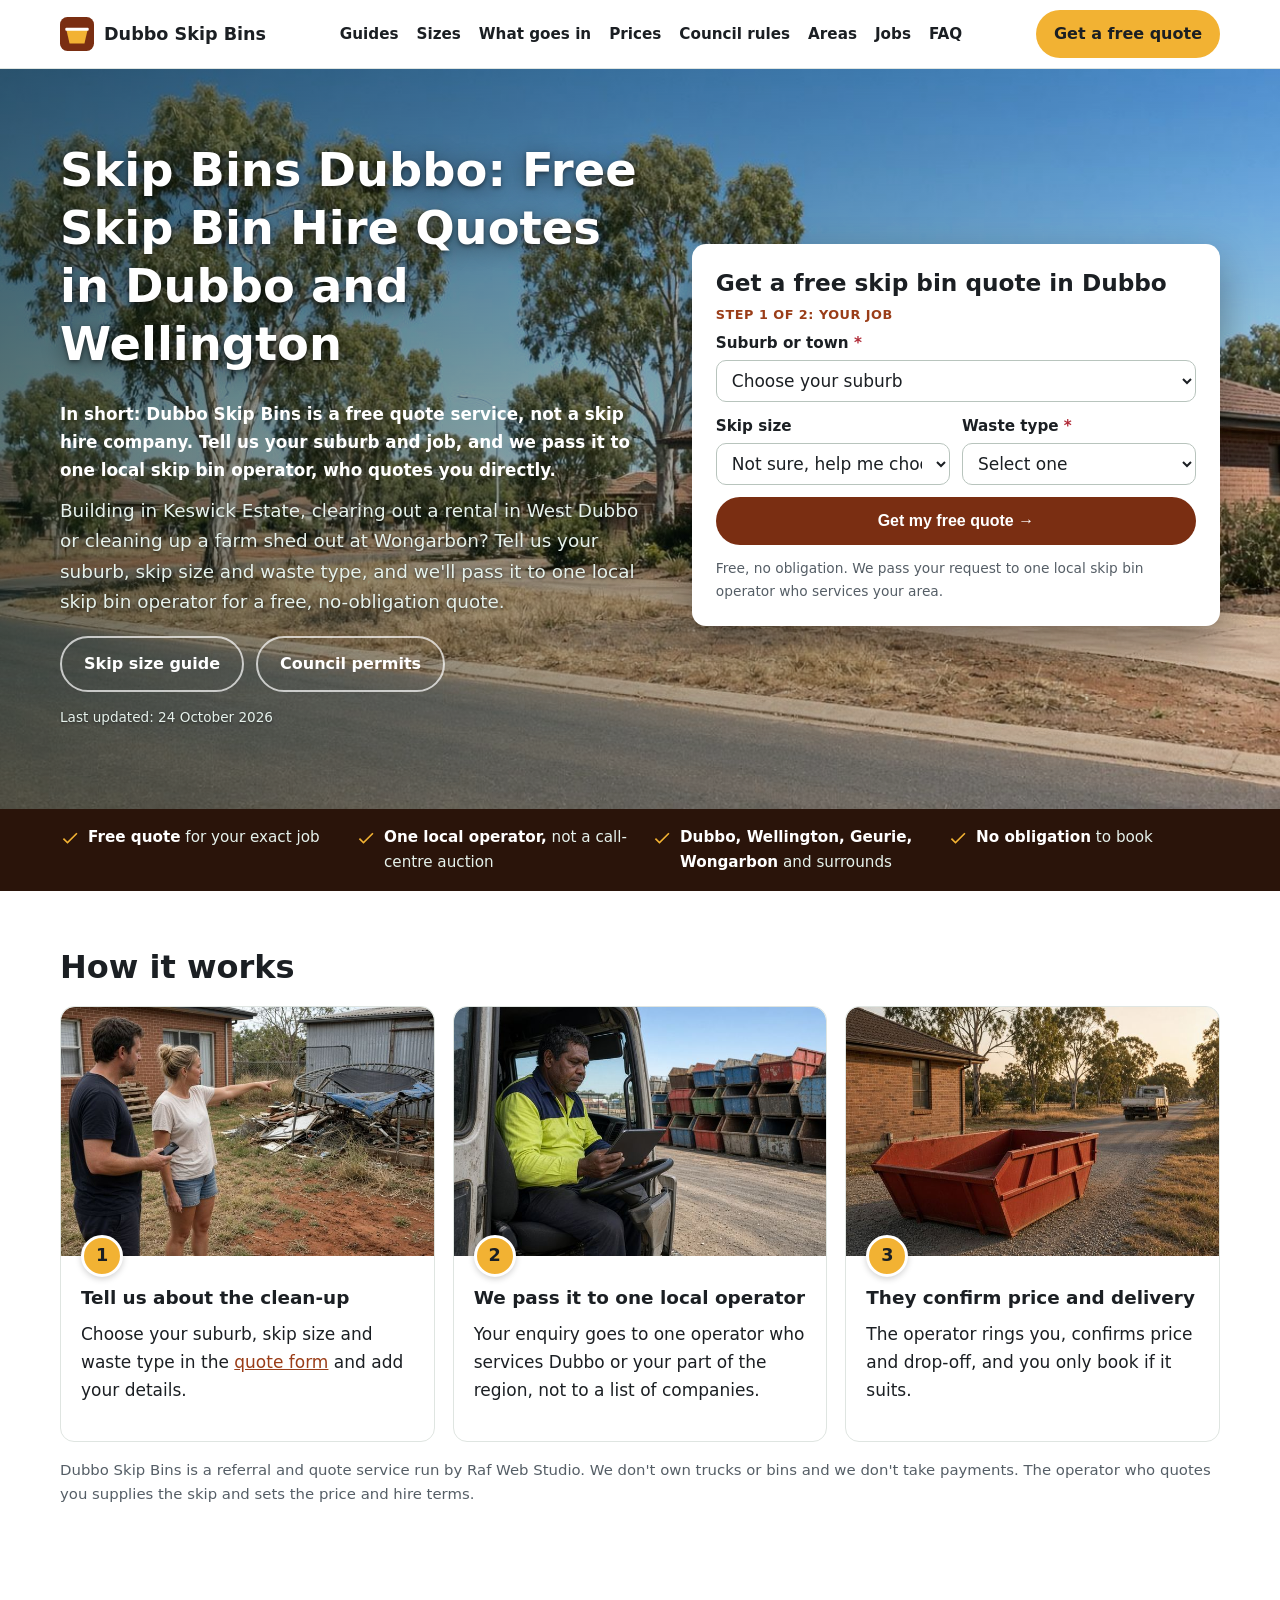
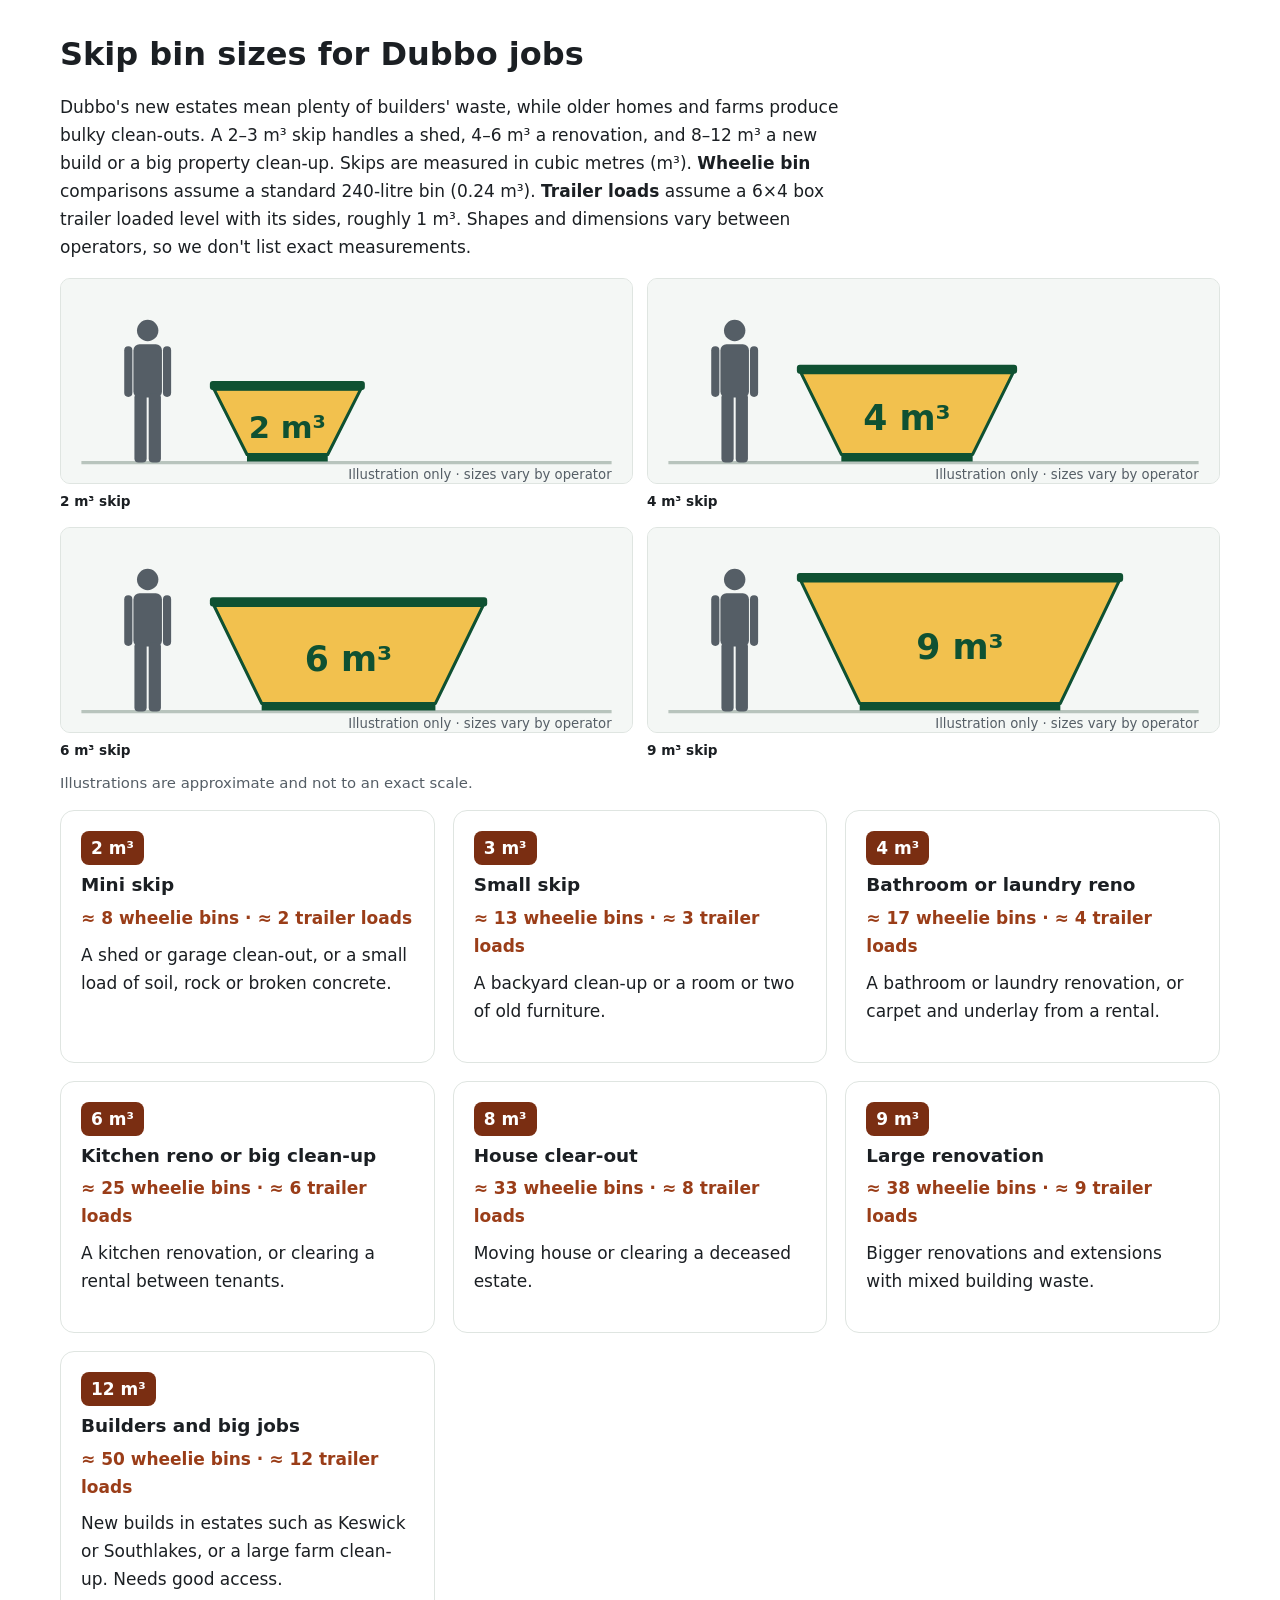
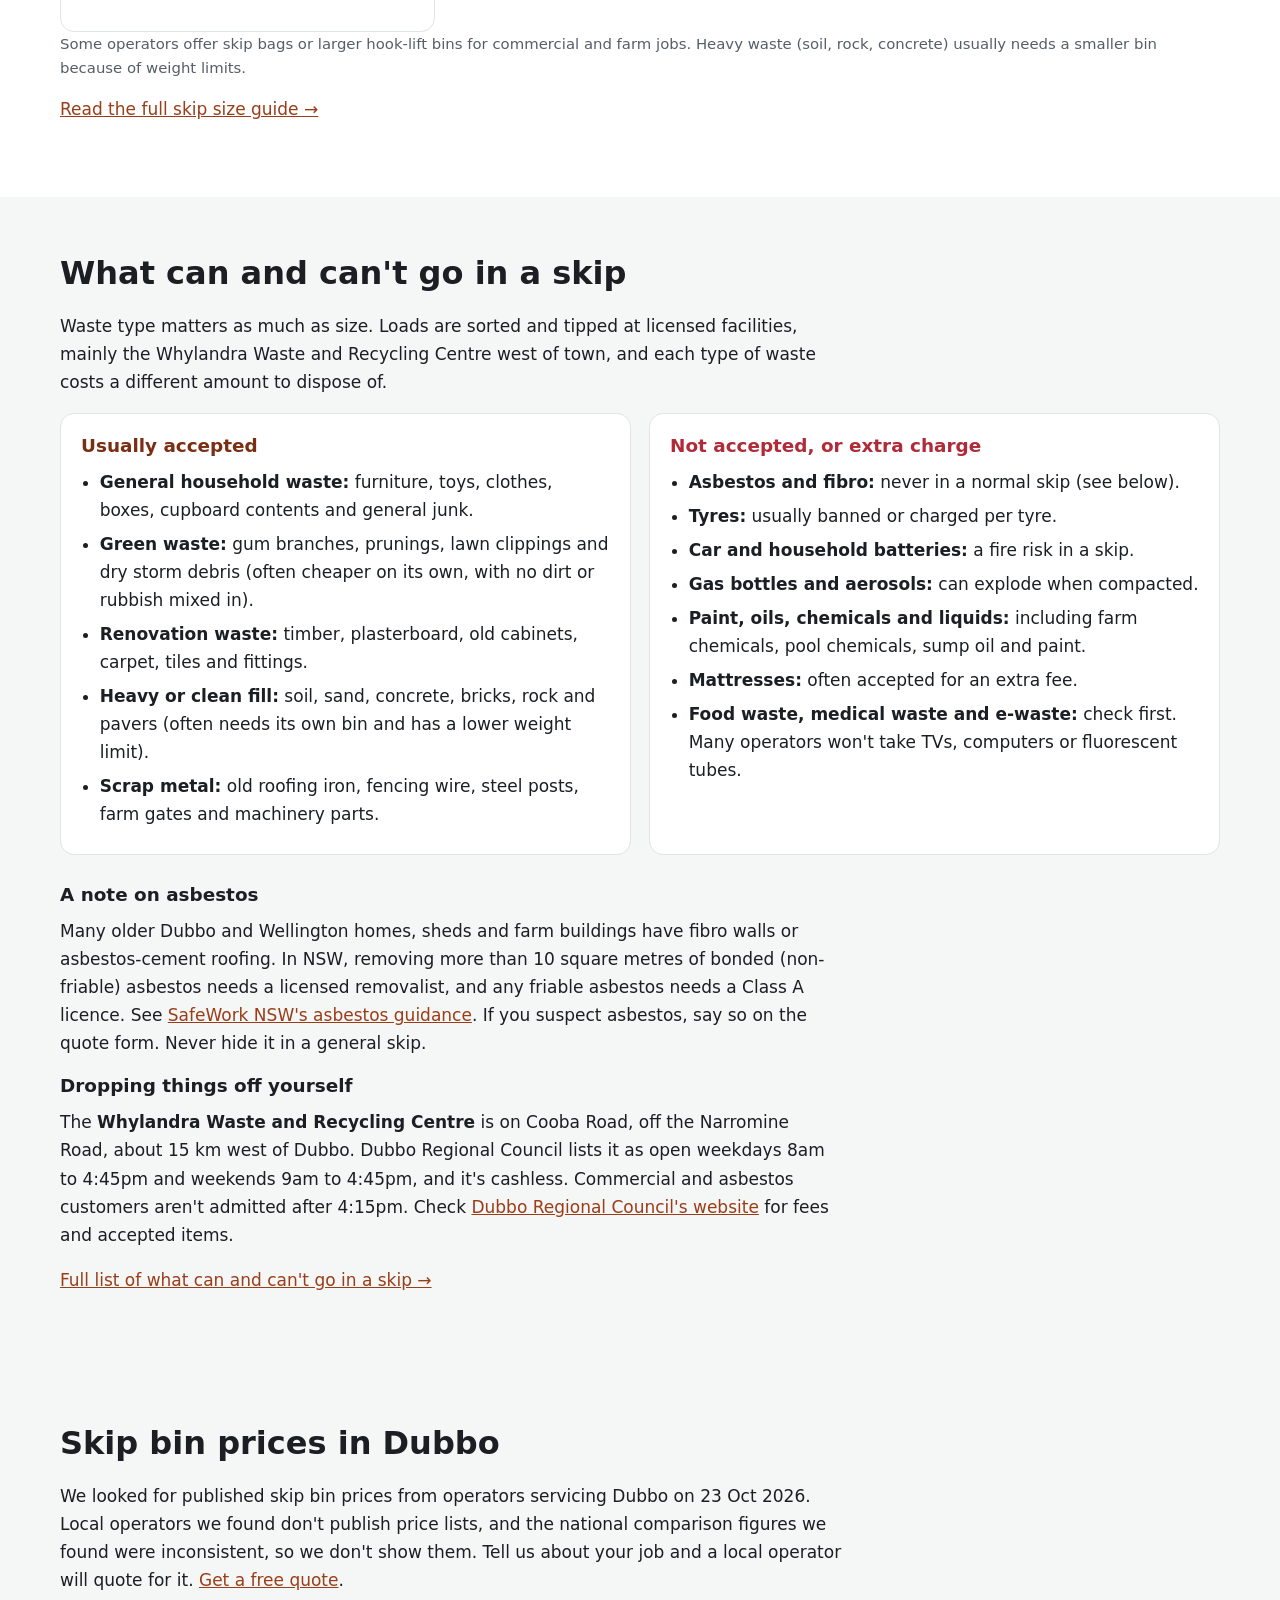
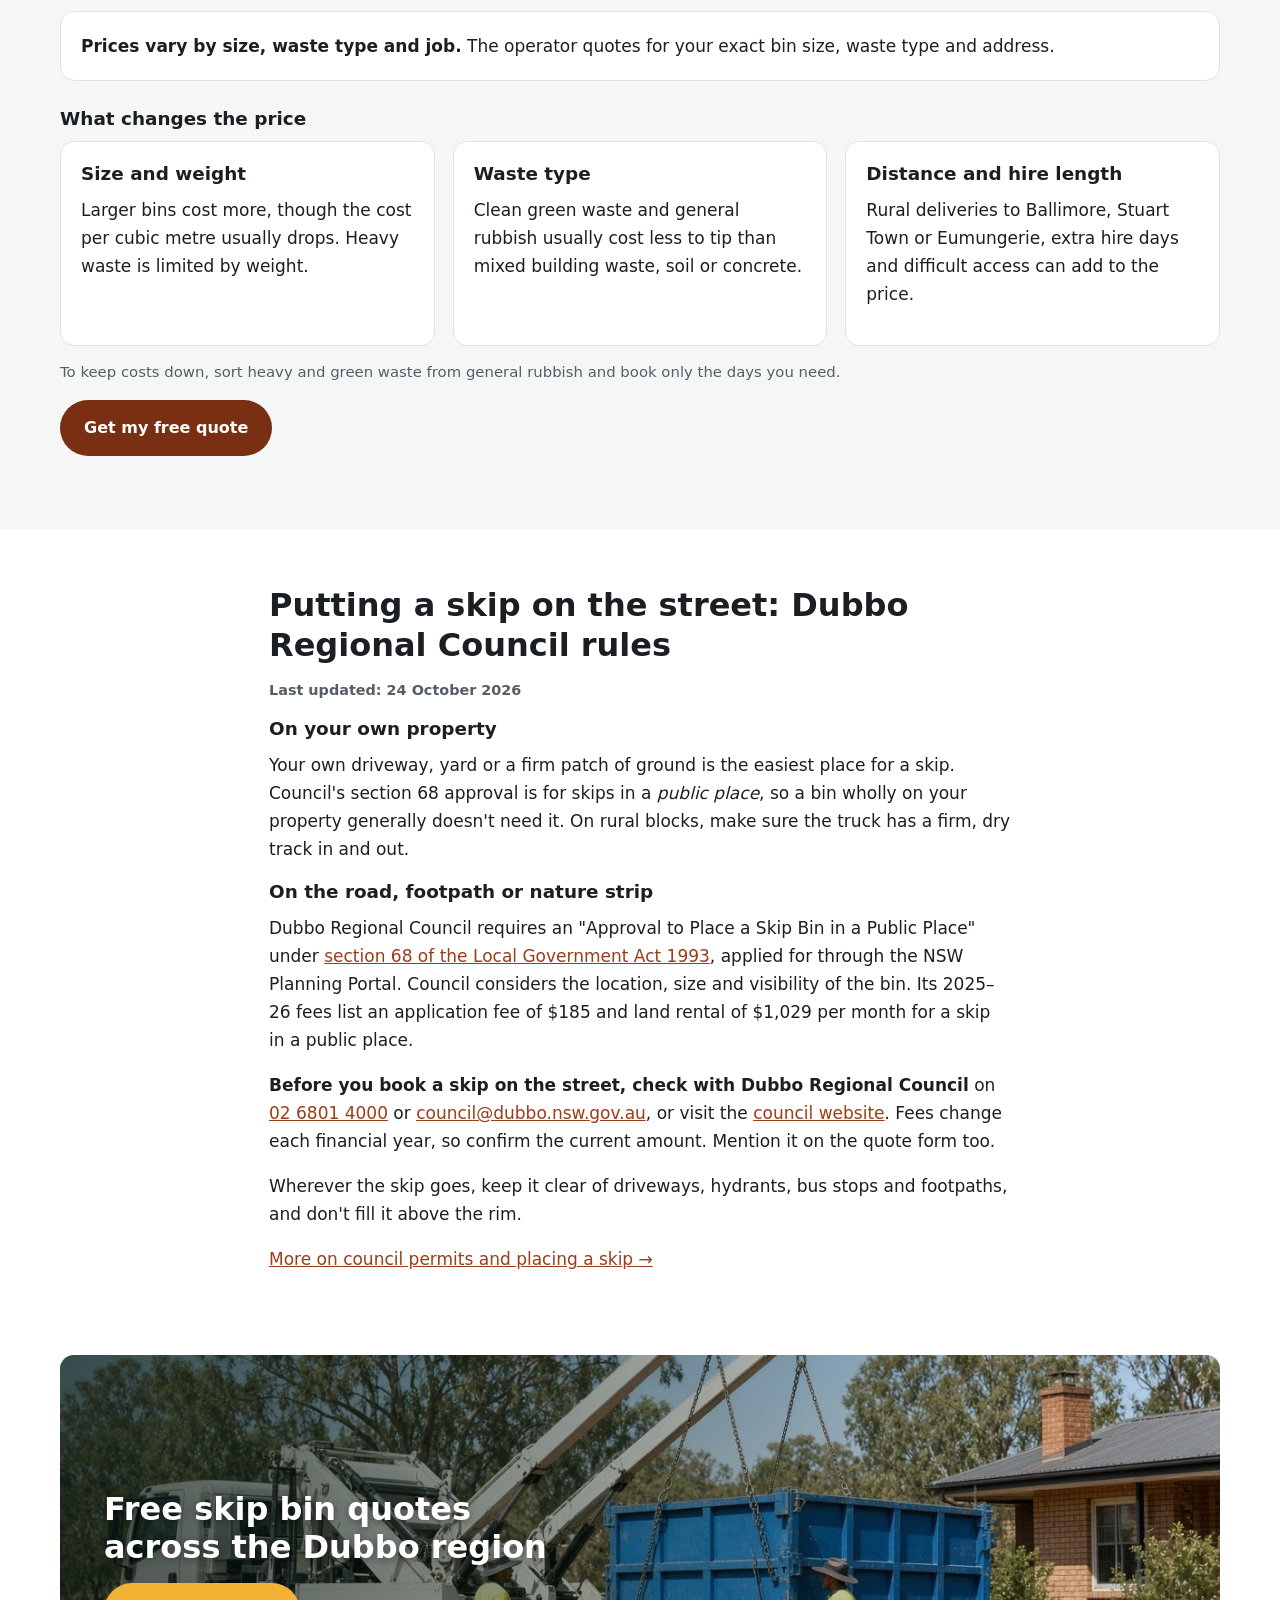
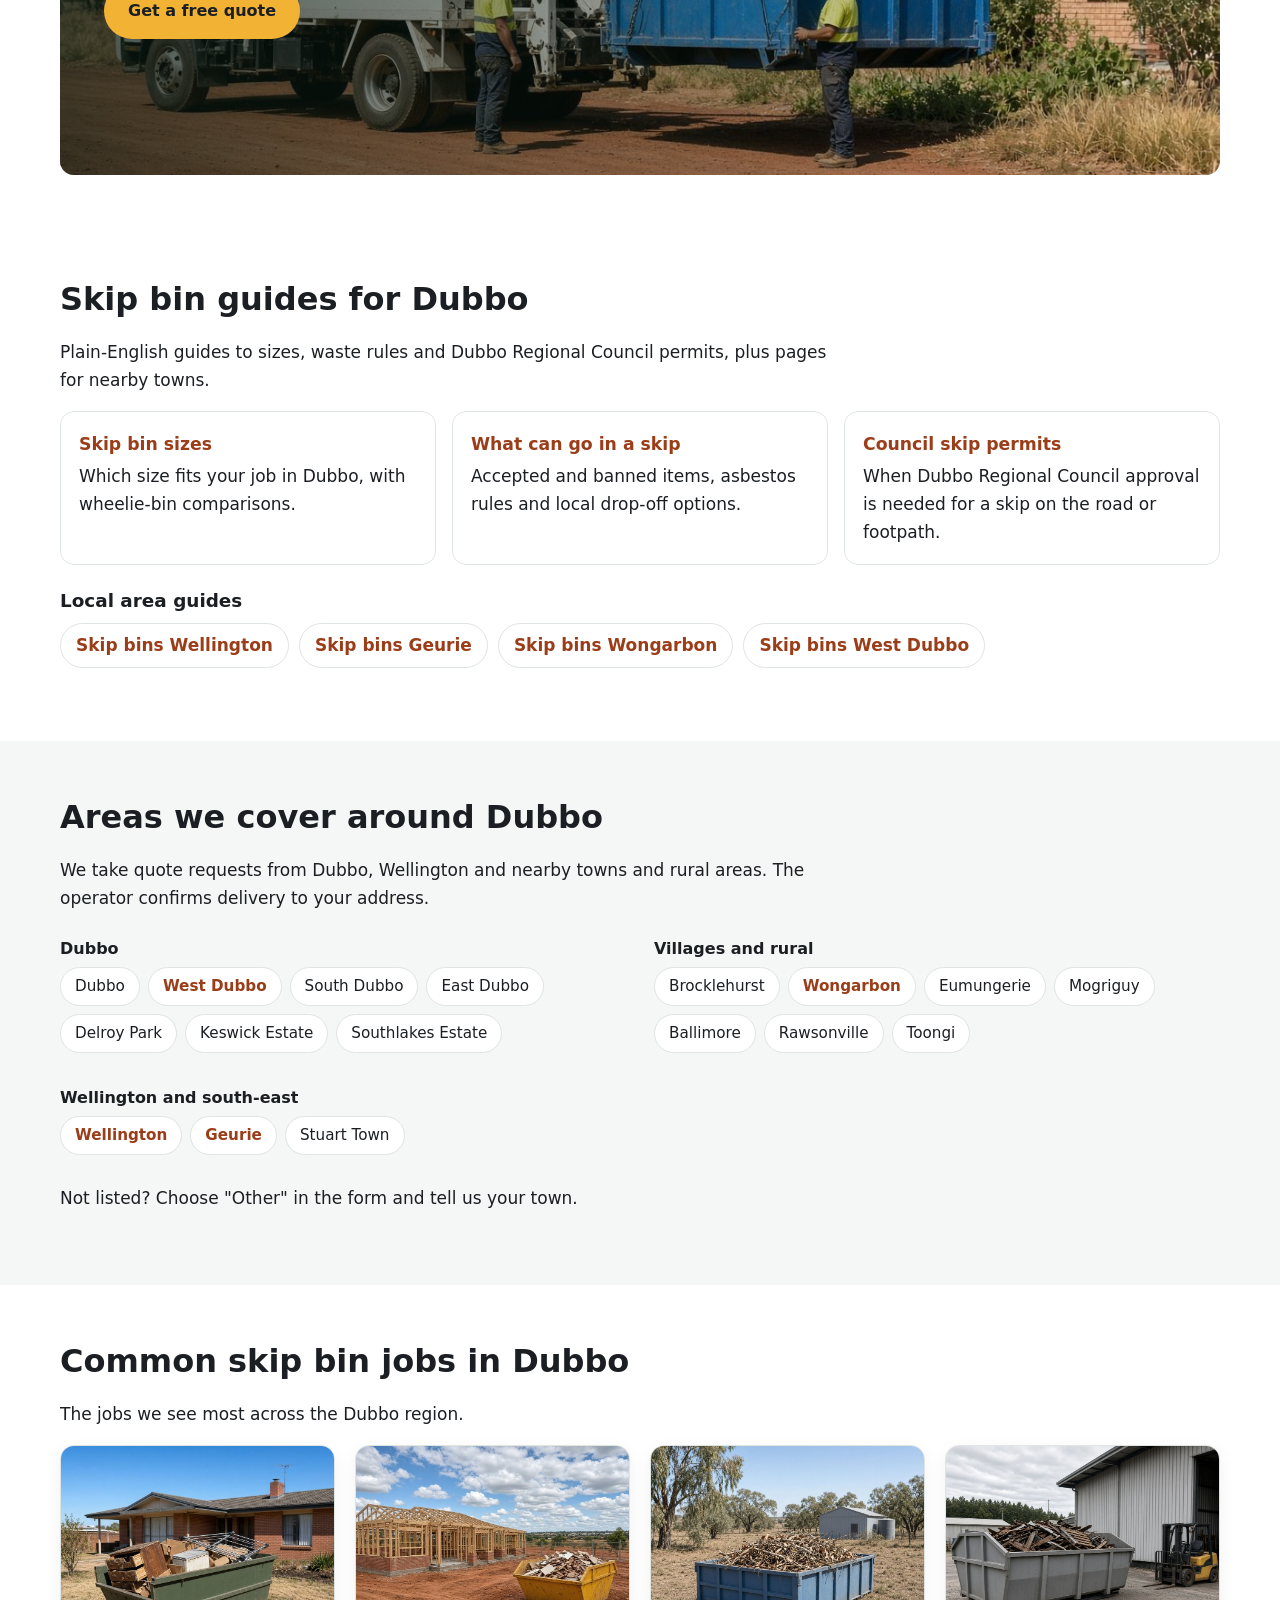
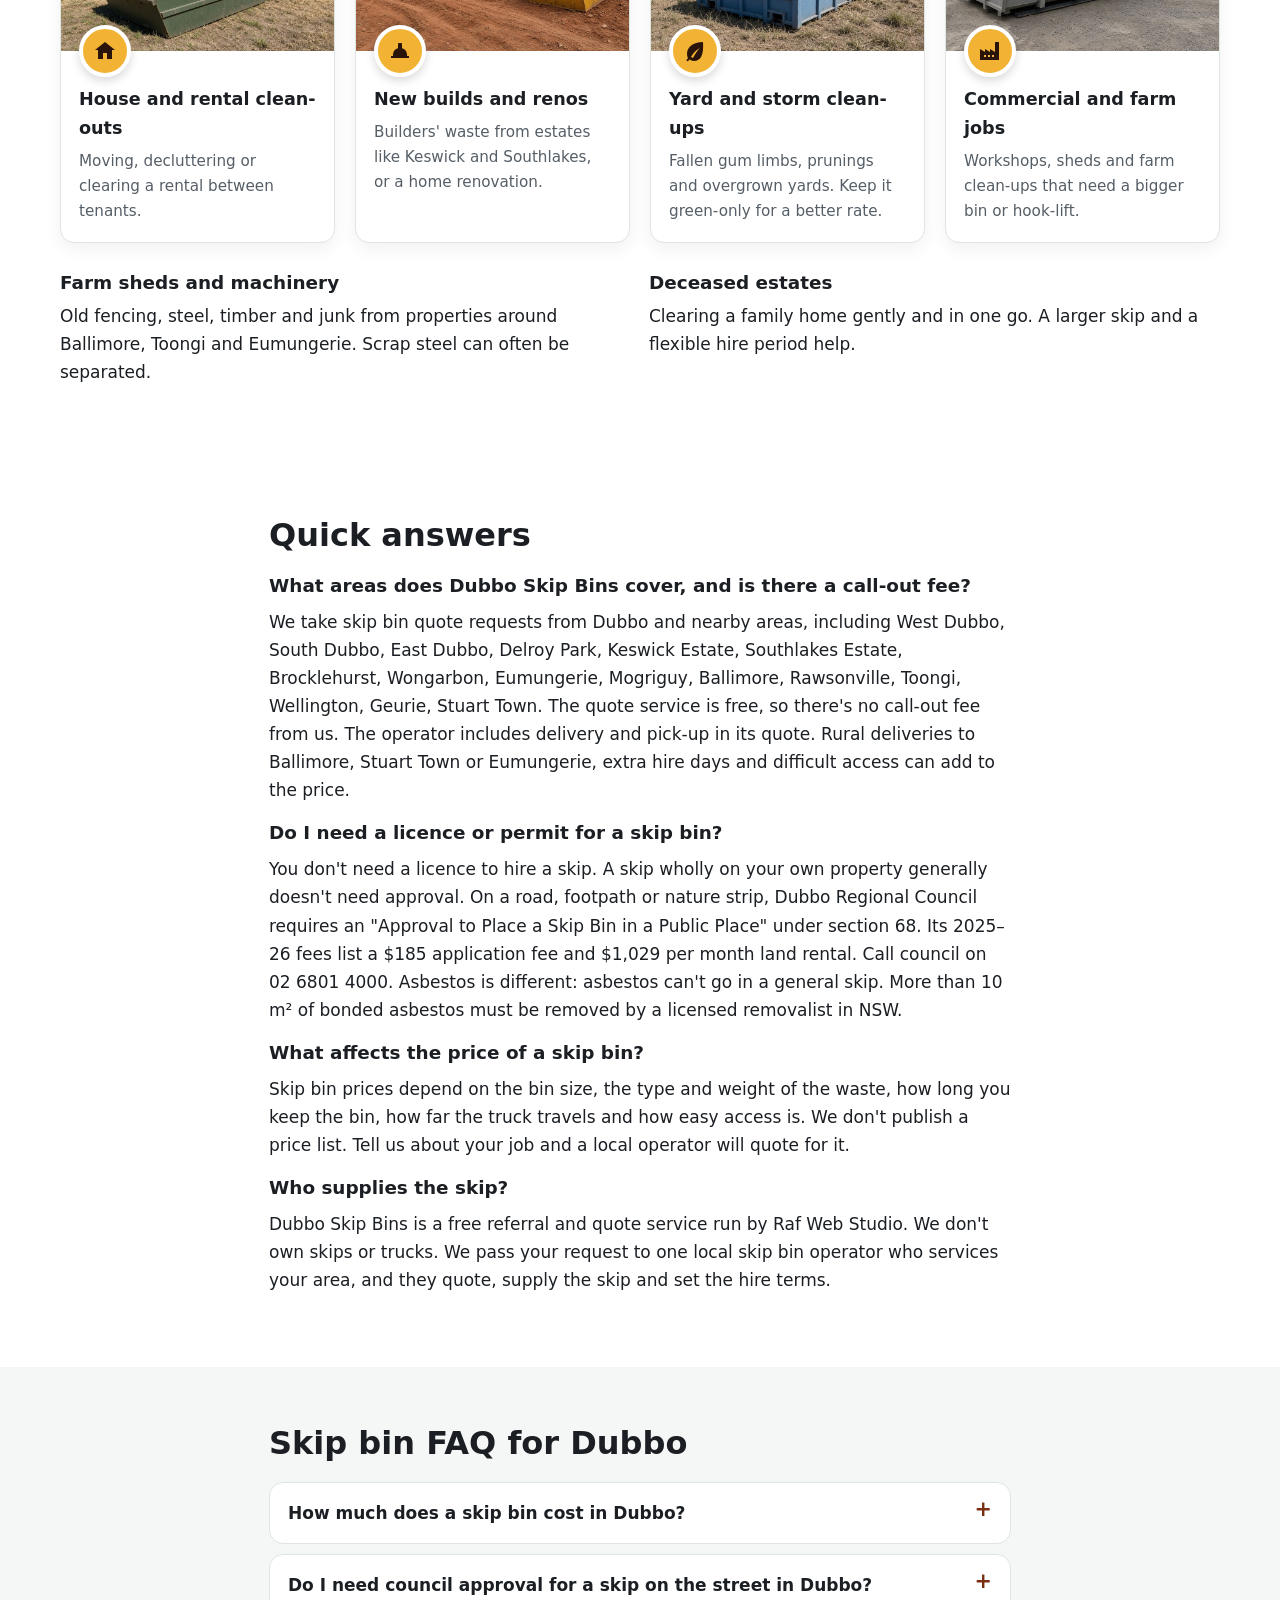
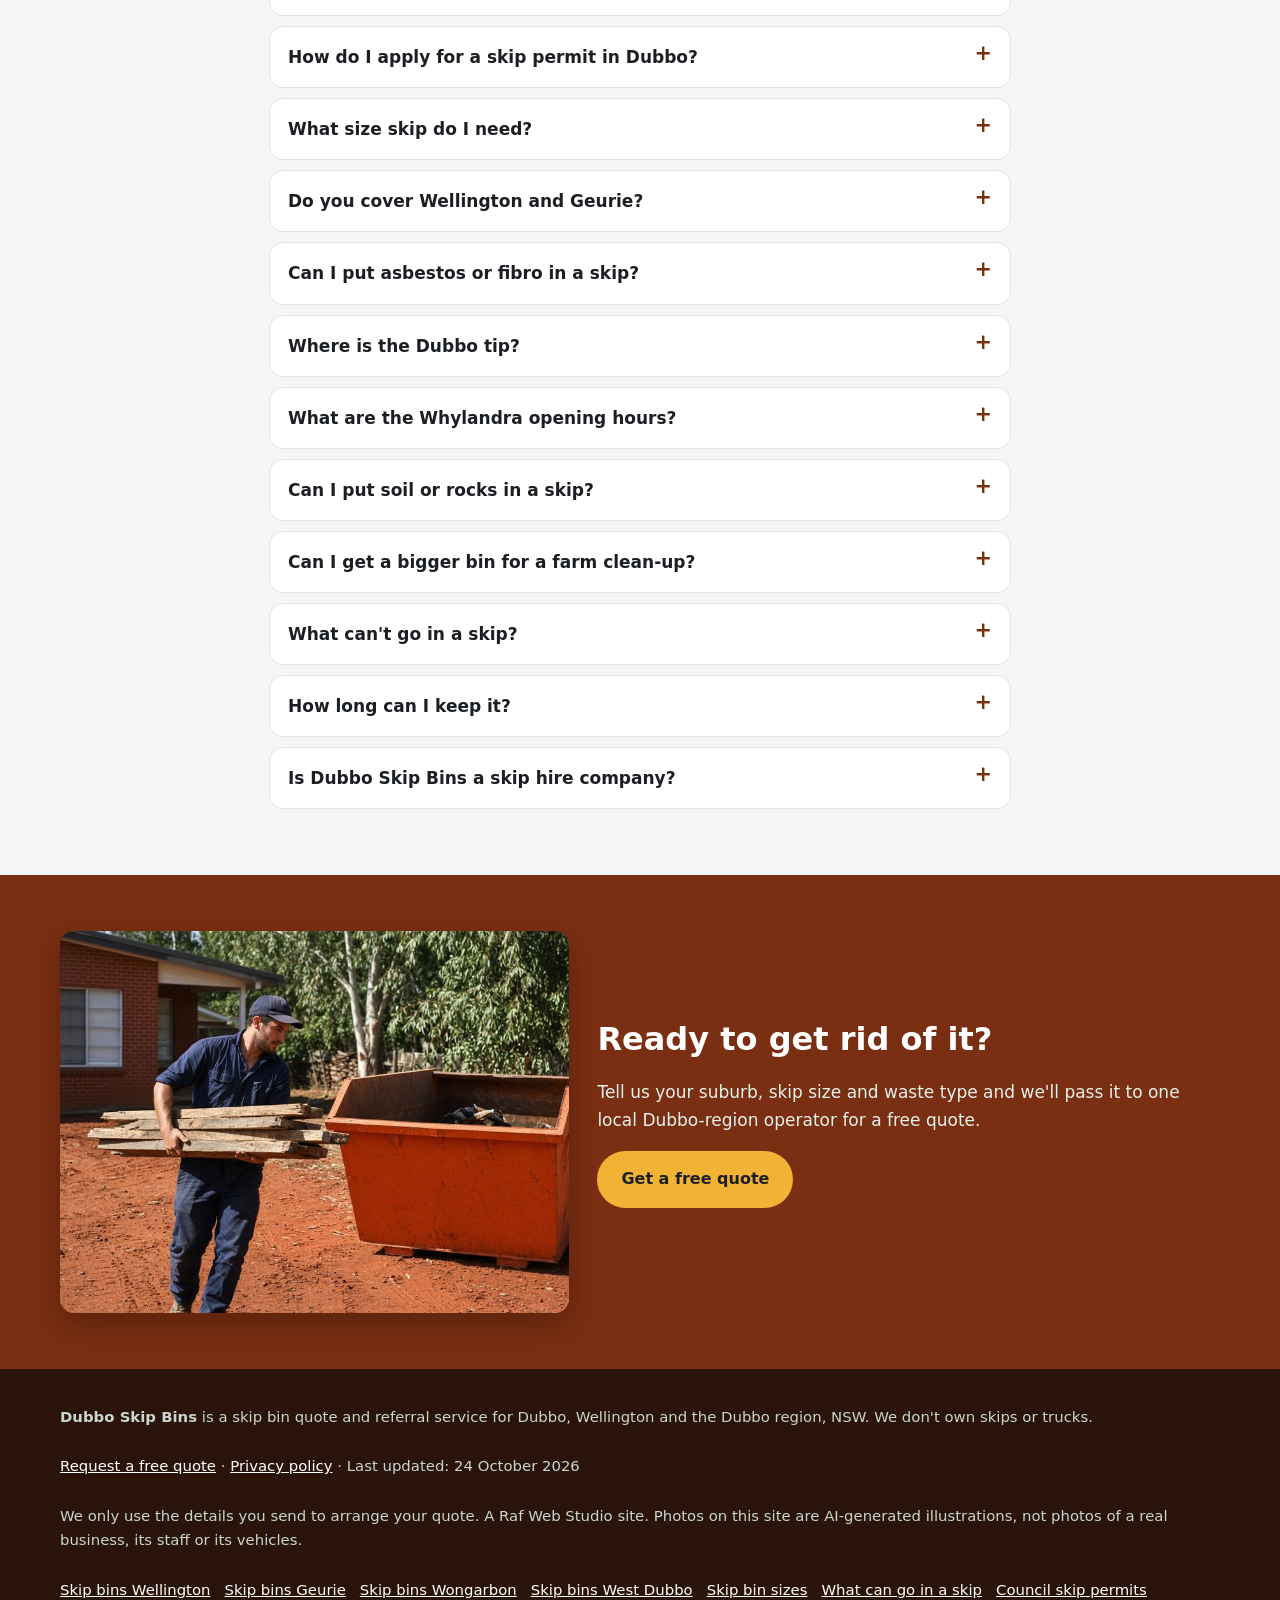
==== commit f8549870: "Plain summary + Last updated line + WebPage dateModified on every page; sitemap lastmod; IndexNow ke" ====
--- a/index.html
+++ b/index.html
@@ -33,6 +33,24 @@
 <script type="application/ld+json">
 {
  "@context": "https://schema.org",
+ "@type": "WebPage",
+ "@id": "https://dubboskipbins.com/#webpage",
+ "url": "https://dubboskipbins.com/",
+ "name": "Skip Bins Dubbo | Free Skip Bin Hire Quotes in Dubbo & Wellington",
+ "description": "Skip bins in Dubbo, West Dubbo, Wellington and surrounds. Tell us the size and waste type and get a free quote from one local skip bin operator.",
+ "inLanguage": "en-AU",
+ "dateModified": "2026-10-24",
+ "isPartOf": {
+  "@id": "https://dubboskipbins.com/#website"
+ },
+ "about": {
+  "@id": "https://dubboskipbins.com/#business"
+ }
+}
+</script>
+<script type="application/ld+json">
+{
+ "@context": "https://schema.org",
  "@type": "LocalBusiness",
  "@id": "https://dubboskipbins.com/#business",
  "name": "Dubbo Skip Bins",
@@ -129,6 +147,7 @@
 {
  "@context": "https://schema.org",
  "@type": "WebSite",
+ "dateModified": "2026-10-24",
  "@id": "https://dubboskipbins.com/#website",
  "name": "Dubbo Skip Bins",
  "url": "https://dubboskipbins.com/",
@@ -393,9 +412,10 @@
   <div class="wrap hero-grid">
     <div class="hero-copy">
       <h1 id="h1">Skip Bins Dubbo: Free Skip Bin Hire Quotes in Dubbo and Wellington</h1>
+      <p class="summary">In short: Dubbo Skip Bins is a free quote service, not a skip hire company. Tell us your suburb and job, and we pass it to one local skip bin operator, who quotes you directly.</p>
       <p class="lead">Building in Keswick Estate, clearing out a rental in West Dubbo or cleaning up a farm shed out at Wongarbon? Tell us your suburb, skip size and waste type, and we'll pass it to one local skip bin operator for a free, no-obligation quote.</p>
       <div class="ctas"><a class="btn btn-ghost" href="#sizes">Skip size guide</a><a class="btn btn-ghost" href="#council">Council permits</a></div>
-      <p class="updated">Updated 23 October 2026</p>
+      <p class="updated">Last updated: 24 October 2026</p>
     </div>
     <div class="hero-form-card" id="quote">
       <h2 id="quote-h">Get a free skip bin quote in Dubbo</h2>
@@ -511,7 +531,7 @@
 <section id="council" aria-labelledby="council-h">
   <div class="wrap intro">
     <h2 id="council-h">Putting a skip on the street: Dubbo Regional Council rules</h2>
-    <p class="updated-dark">Last checked: 23 Oct 2026</p>
+    <p class="updated-dark">Last updated: 24 October 2026</p>
     <h3>On your own property</h3>
     <p>Your own driveway, yard or a firm patch of ground is the easiest place for a skip. Council's section 68 approval is for skips in a <em>public place</em>, so a bin wholly on your property generally doesn't need it. On rural blocks, make sure the truck has a firm, dry track in and out.</p>
     <h3>On the road, footpath or nature strip</h3>
@@ -624,7 +644,7 @@
 <footer class="site-footer">
   <div class="wrap">
     <p><strong>Dubbo Skip Bins</strong> is a skip bin quote and referral service for Dubbo, Wellington and the Dubbo region, NSW. We don't own skips or trucks.</p>
-    <p><a href="#quote">Request a free quote</a> · <a href="privacy.html">Privacy policy</a> · Updated 23 October 2026</p>
+    <p><a href="#quote">Request a free quote</a> · <a href="privacy.html">Privacy policy</a> · Last updated: 24 October 2026</p>
     <p>We only use the details you send to arrange your quote. A Raf Web Studio site. Photos on this site are AI-generated illustrations, not photos of a real business, its staff or its vehicles.</p>
     <p class="footer-links"><a href="/skip-bins-wellington/">Skip bins Wellington</a> <a href="/skip-bins-geurie/">Skip bins Geurie</a> <a href="/skip-bins-wongarbon/">Skip bins Wongarbon</a> <a href="/skip-bins-west-dubbo/">Skip bins West Dubbo</a> <a href="/skip-bin-sizes/">Skip bin sizes</a> <a href="/what-can-go-in-a-skip/">What can go in a skip</a> <a href="/skip-bin-council-permit/">Council skip permits</a></p>
   </div>
--- a/styles.css
+++ b/styles.css
@@ -255,3 +255,7 @@
 .guide-cards a strong{display:block;color:var(--green-2);font-size:1.08rem;margin-bottom:4px}
 .guide-cards a:hover{border-color:var(--green)}
 .footer-links{display:flex;flex-wrap:wrap;gap:6px 14px}
+
+/* summary-v1 */
+.summary{font-size:1.05rem;font-weight:600;max-width:44em;margin:0 0 .7em}
+.hero .summary,.page-hero .summary{color:#fff}
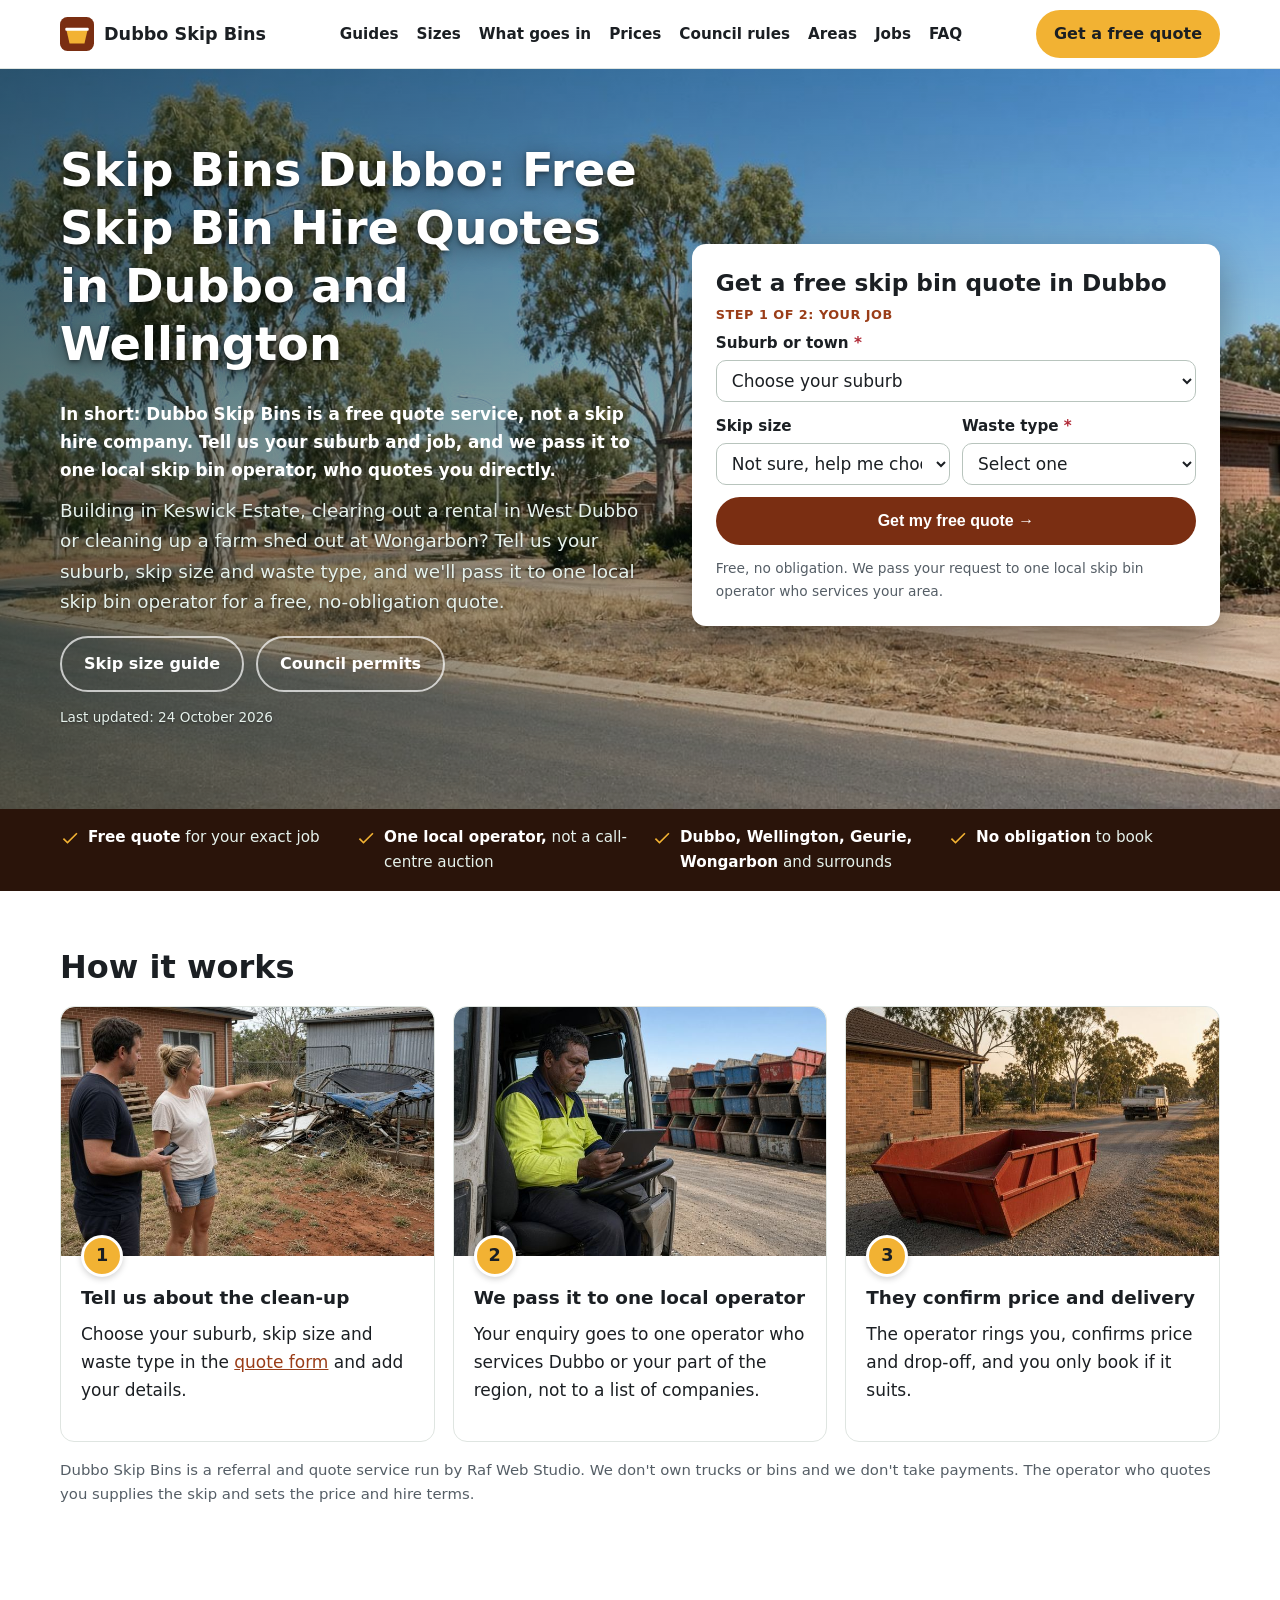
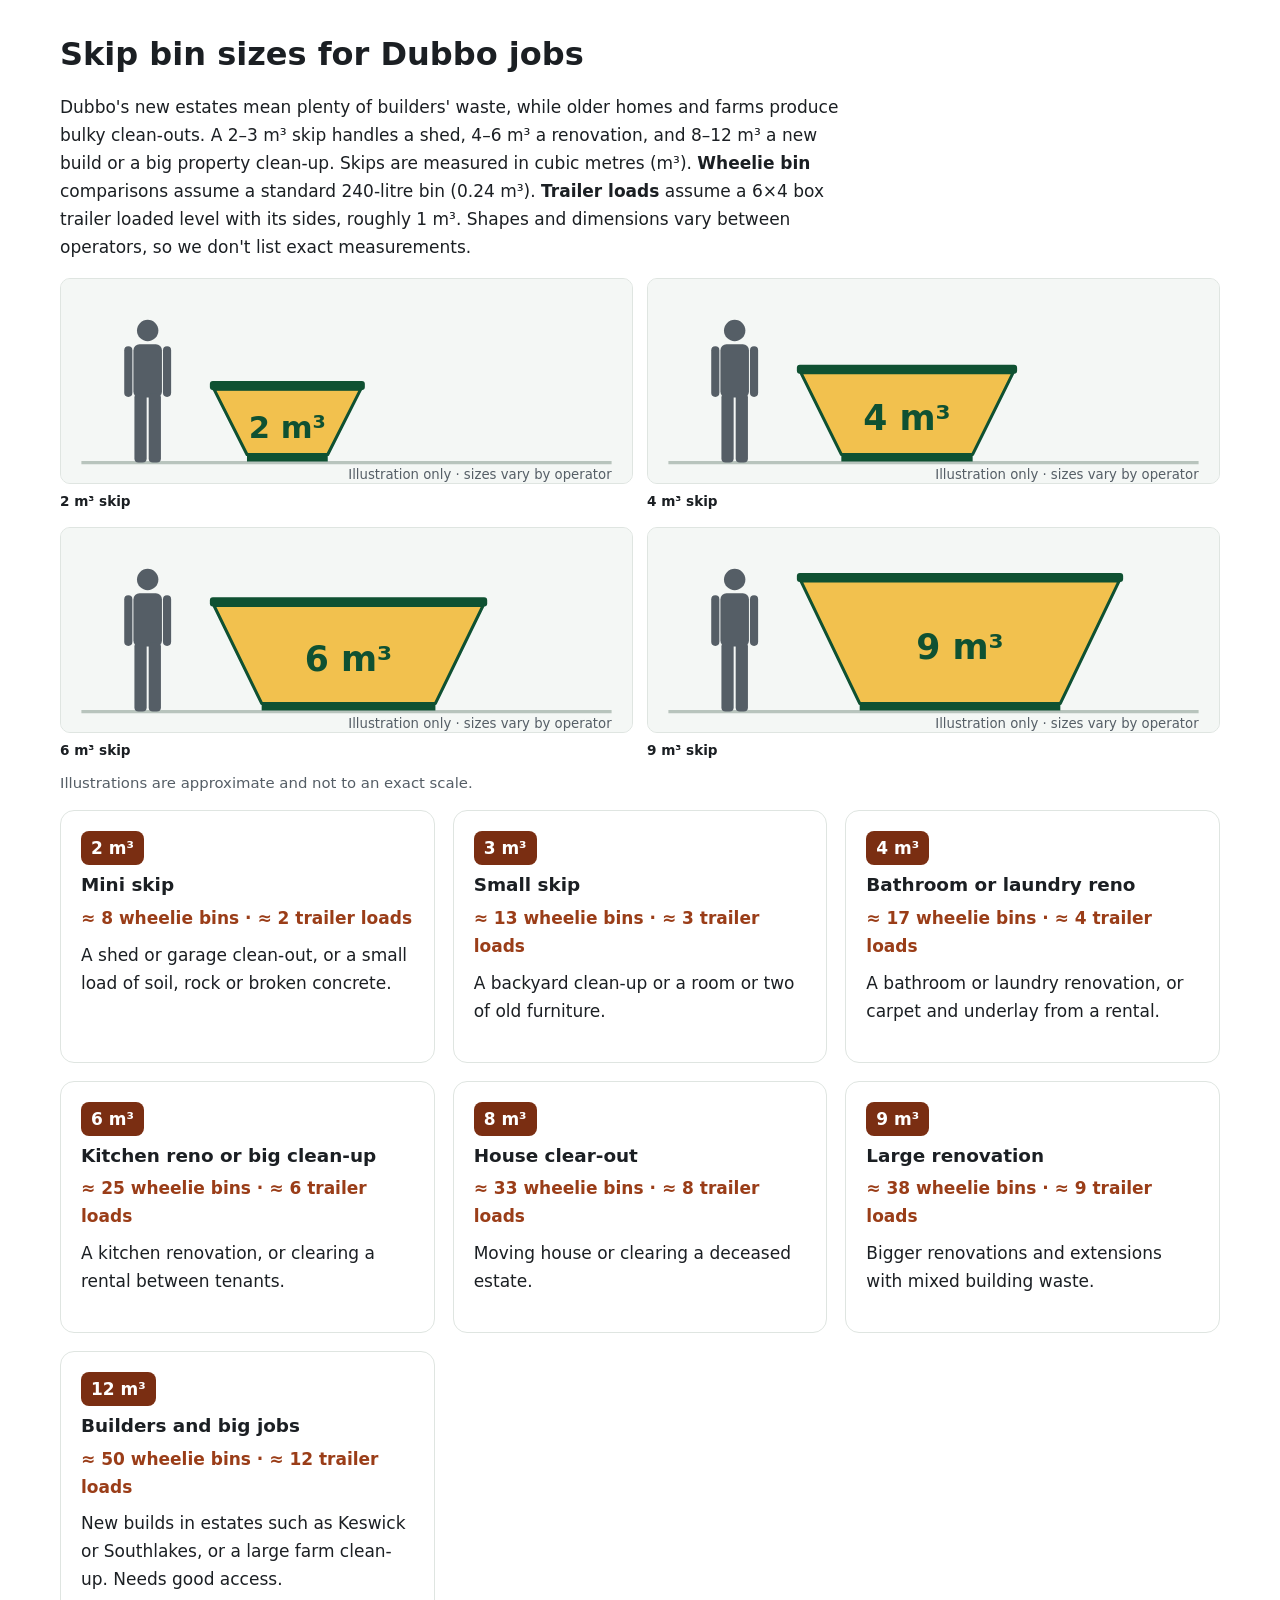
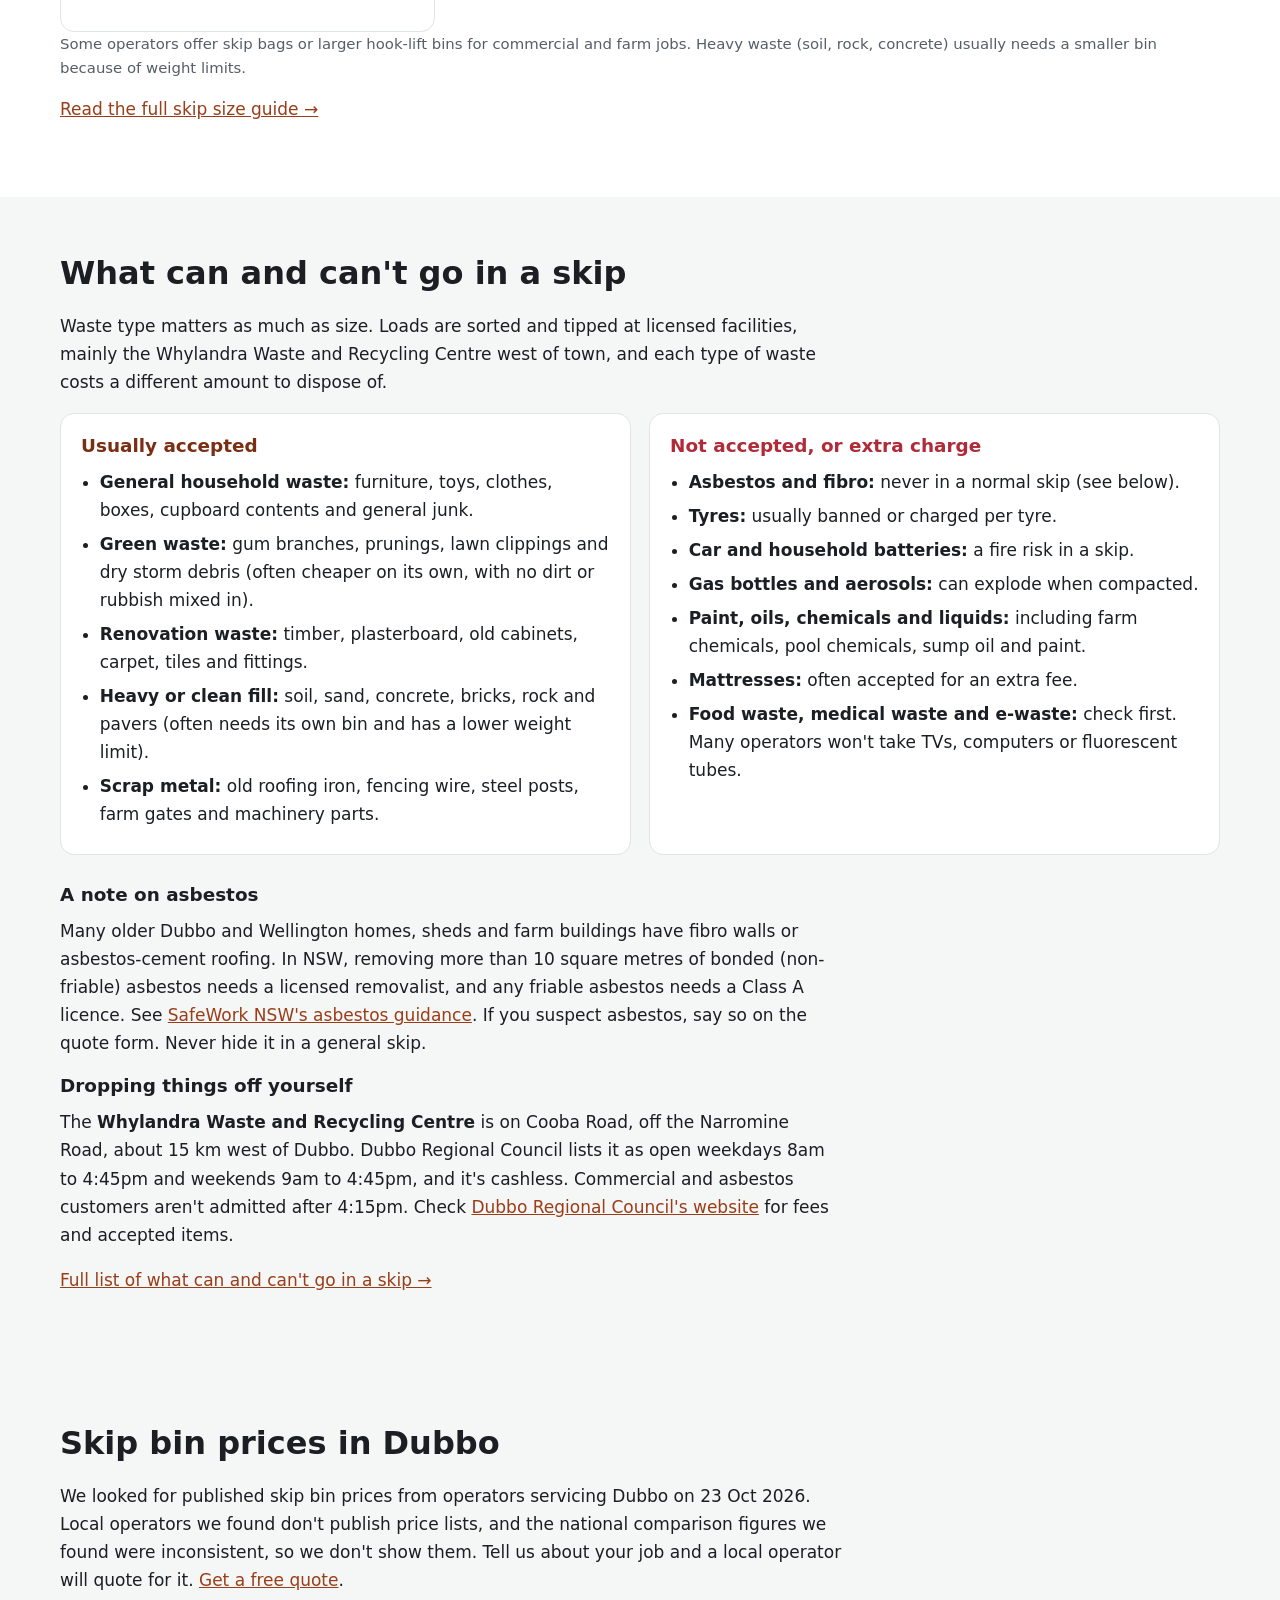
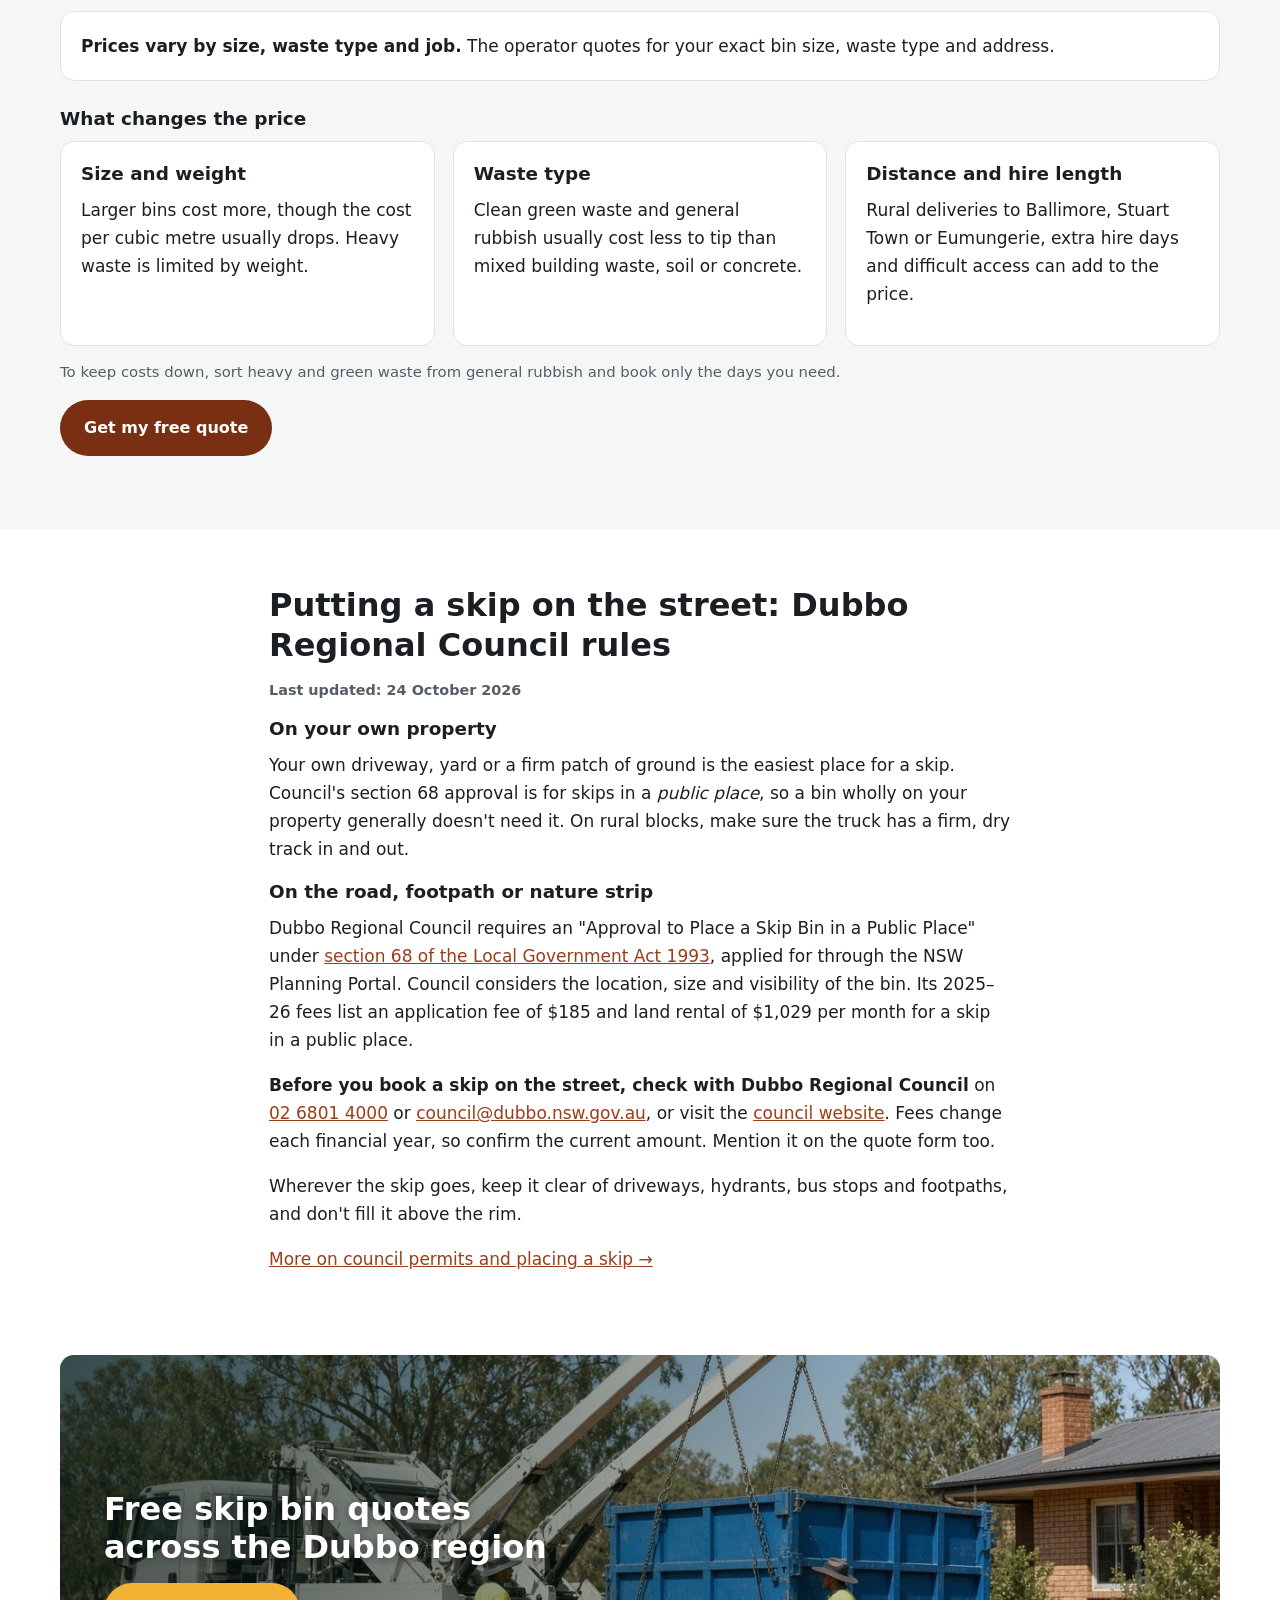
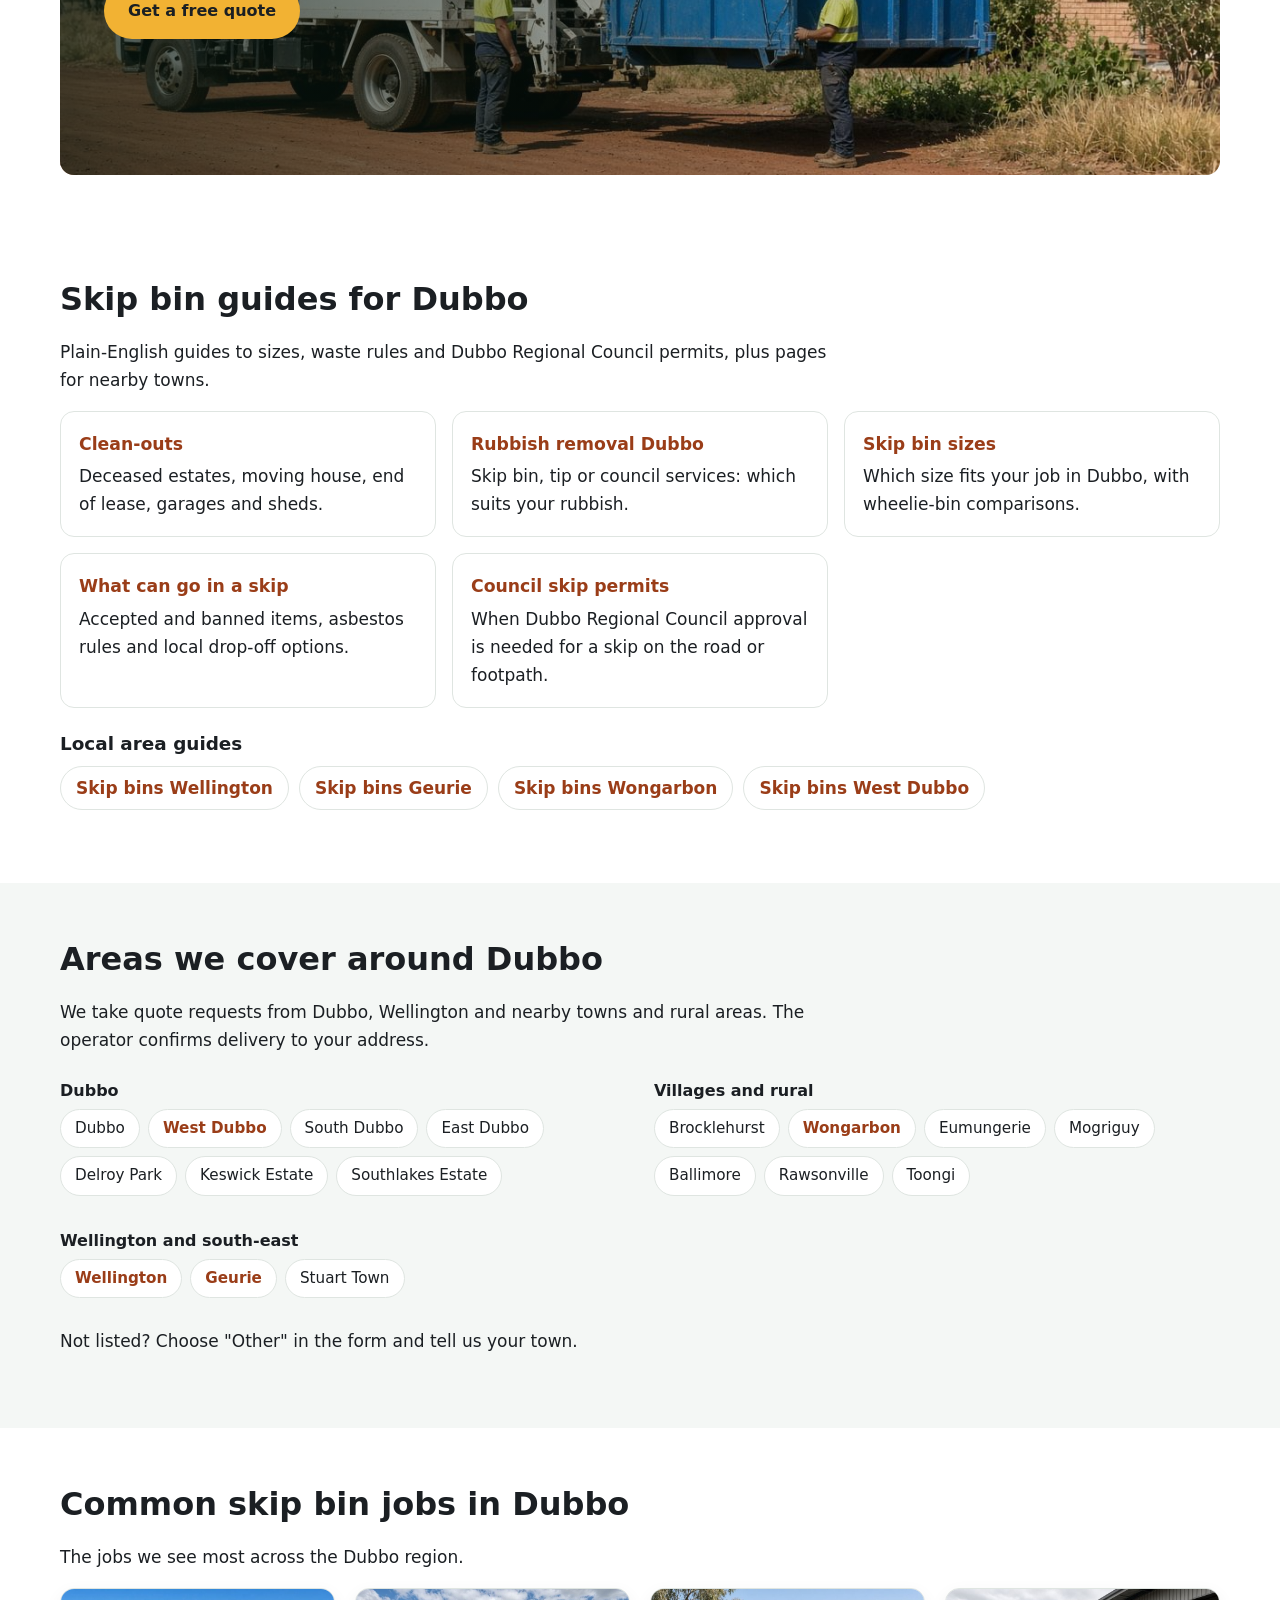
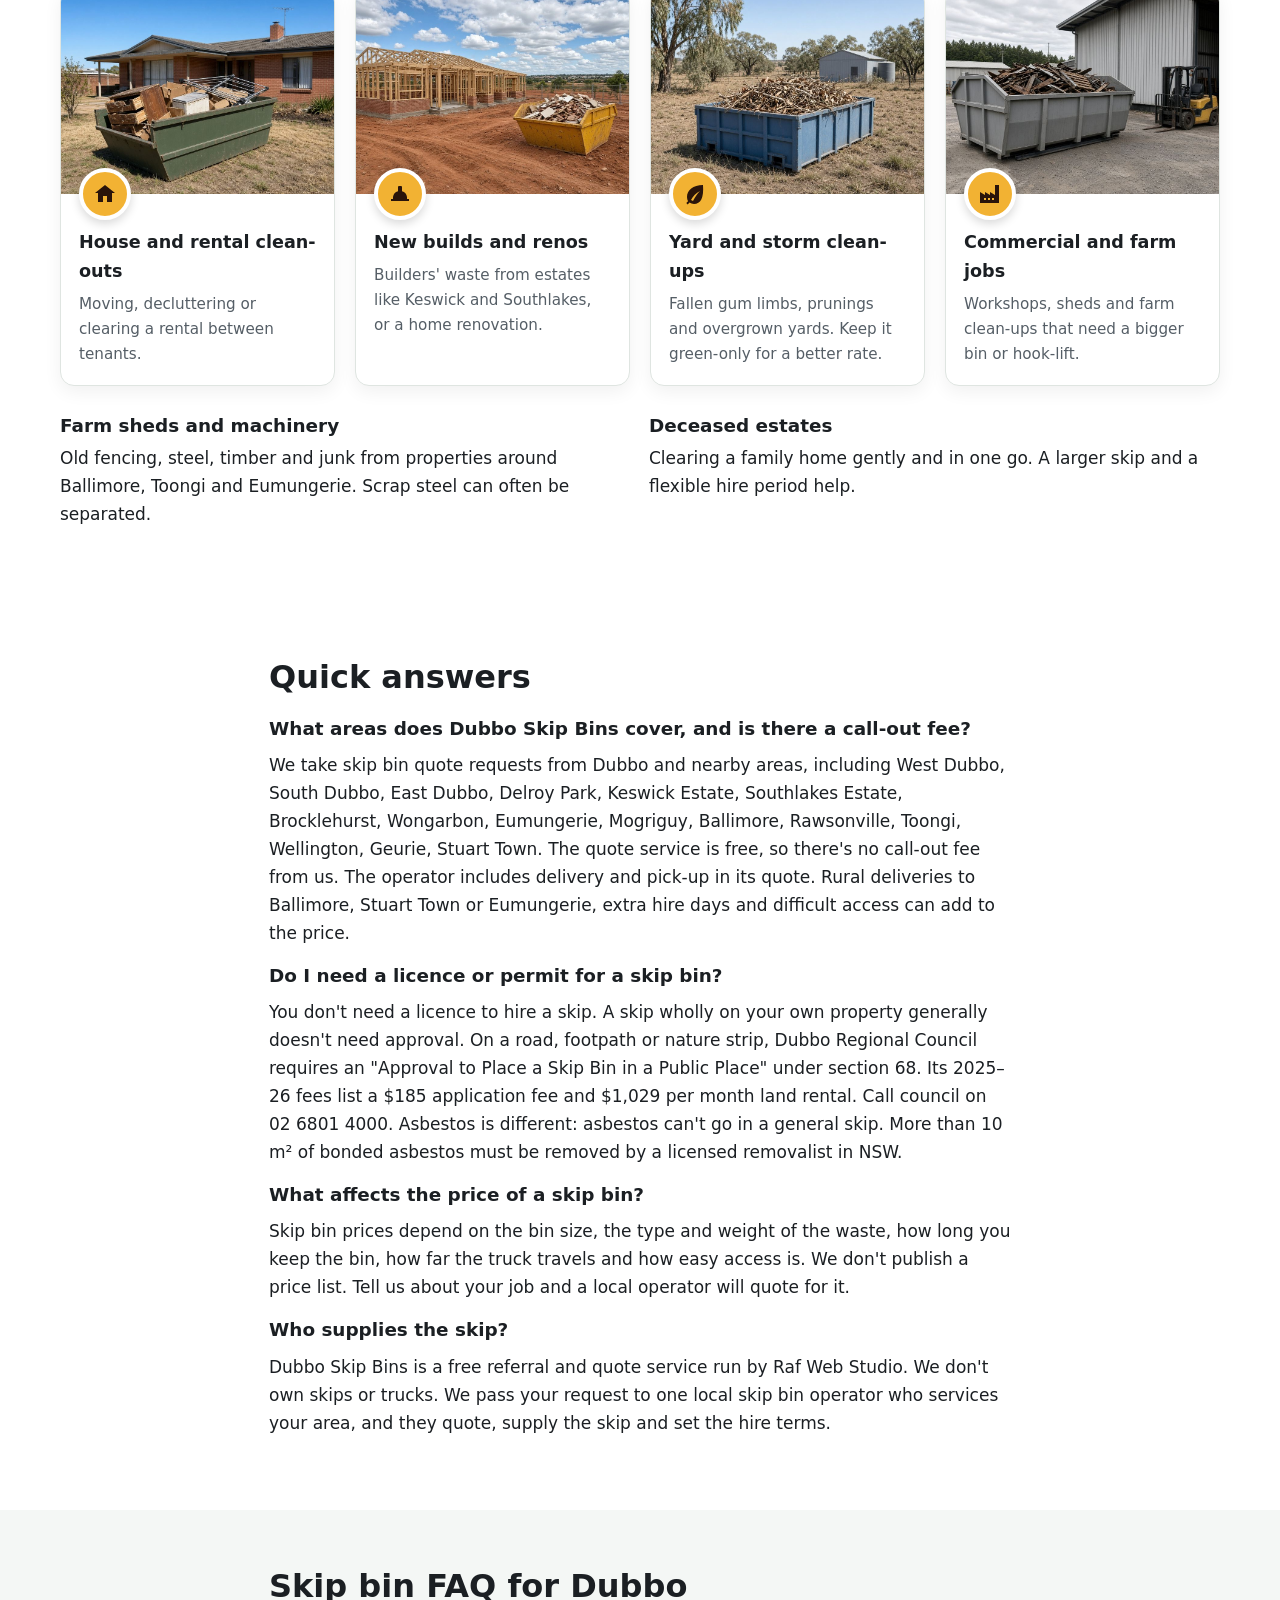
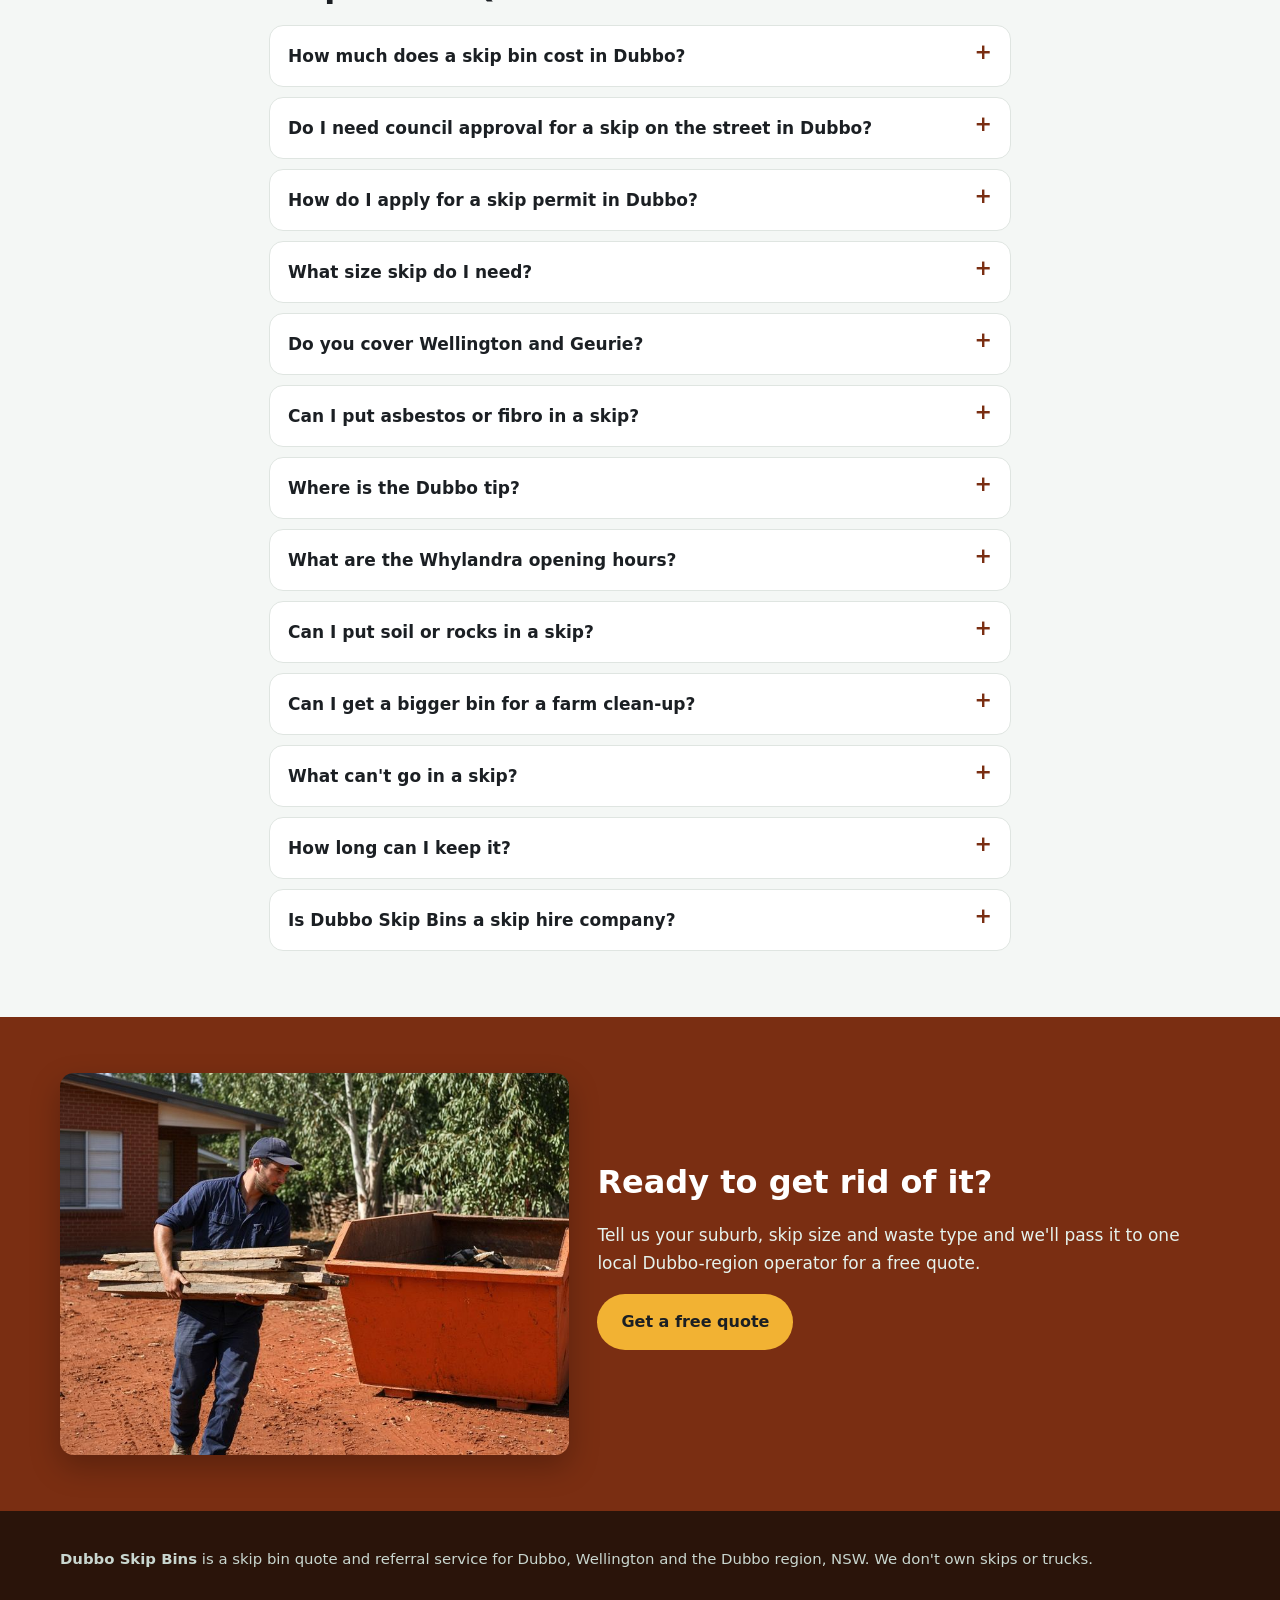
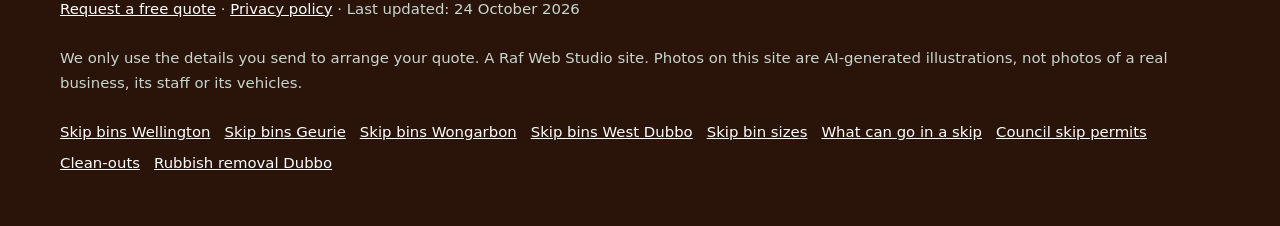
==== commit 49976282: "SEO batch 3: add /clean-outs/ and /rubbish-removal-dubbo/ guides (FAQ schema, quote form, sitemap, l" ====
--- a/index.html
+++ b/index.html
@@ -556,7 +556,7 @@
   <div class="wrap">
     <h2 id="guides-h">Skip bin guides for Dubbo</h2>
     <p class="intro">Plain-English guides to sizes, waste rules and Dubbo Regional Council permits, plus pages for nearby towns.</p>
-    <div class="guide-cards"><a href="/skip-bin-sizes/"><strong>Skip bin sizes</strong>Which size fits your job in Dubbo, with wheelie-bin comparisons.</a><a href="/what-can-go-in-a-skip/"><strong>What can go in a skip</strong>Accepted and banned items, asbestos rules and local drop-off options.</a><a href="/skip-bin-council-permit/"><strong>Council skip permits</strong>When Dubbo Regional Council approval is needed for a skip on the road or footpath.</a></div>
+    <div class="guide-cards"><a href="/clean-outs/"><strong>Clean-outs</strong>Deceased estates, moving house, end of lease, garages and sheds.</a><a href="/rubbish-removal-dubbo/"><strong>Rubbish removal Dubbo</strong>Skip bin, tip or council services: which suits your rubbish.</a><a href="/skip-bin-sizes/"><strong>Skip bin sizes</strong>Which size fits your job in Dubbo, with wheelie-bin comparisons.</a><a href="/what-can-go-in-a-skip/"><strong>What can go in a skip</strong>Accepted and banned items, asbestos rules and local drop-off options.</a><a href="/skip-bin-council-permit/"><strong>Council skip permits</strong>When Dubbo Regional Council approval is needed for a skip on the road or footpath.</a></div>
     <h3 style="margin-top:24px">Local area guides</h3>
     <ul class="link-list"><li><a href="/skip-bins-wellington/">Skip bins Wellington</a></li><li><a href="/skip-bins-geurie/">Skip bins Geurie</a></li><li><a href="/skip-bins-wongarbon/">Skip bins Wongarbon</a></li><li><a href="/skip-bins-west-dubbo/">Skip bins West Dubbo</a></li></ul>
   </div>
@@ -646,7 +646,7 @@
     <p><strong>Dubbo Skip Bins</strong> is a skip bin quote and referral service for Dubbo, Wellington and the Dubbo region, NSW. We don't own skips or trucks.</p>
     <p><a href="#quote">Request a free quote</a> · <a href="privacy.html">Privacy policy</a> · Last updated: 24 October 2026</p>
     <p>We only use the details you send to arrange your quote. A Raf Web Studio site. Photos on this site are AI-generated illustrations, not photos of a real business, its staff or its vehicles.</p>
-    <p class="footer-links"><a href="/skip-bins-wellington/">Skip bins Wellington</a> <a href="/skip-bins-geurie/">Skip bins Geurie</a> <a href="/skip-bins-wongarbon/">Skip bins Wongarbon</a> <a href="/skip-bins-west-dubbo/">Skip bins West Dubbo</a> <a href="/skip-bin-sizes/">Skip bin sizes</a> <a href="/what-can-go-in-a-skip/">What can go in a skip</a> <a href="/skip-bin-council-permit/">Council skip permits</a></p>
+    <p class="footer-links"><a href="/skip-bins-wellington/">Skip bins Wellington</a> <a href="/skip-bins-geurie/">Skip bins Geurie</a> <a href="/skip-bins-wongarbon/">Skip bins Wongarbon</a> <a href="/skip-bins-west-dubbo/">Skip bins West Dubbo</a> <a href="/skip-bin-sizes/">Skip bin sizes</a> <a href="/what-can-go-in-a-skip/">What can go in a skip</a> <a href="/skip-bin-council-permit/">Council skip permits</a> <a href="/clean-outs/">Clean-outs</a> <a href="/rubbish-removal-dubbo/">Rubbish removal Dubbo</a></p>
   </div>
 </footer>
 
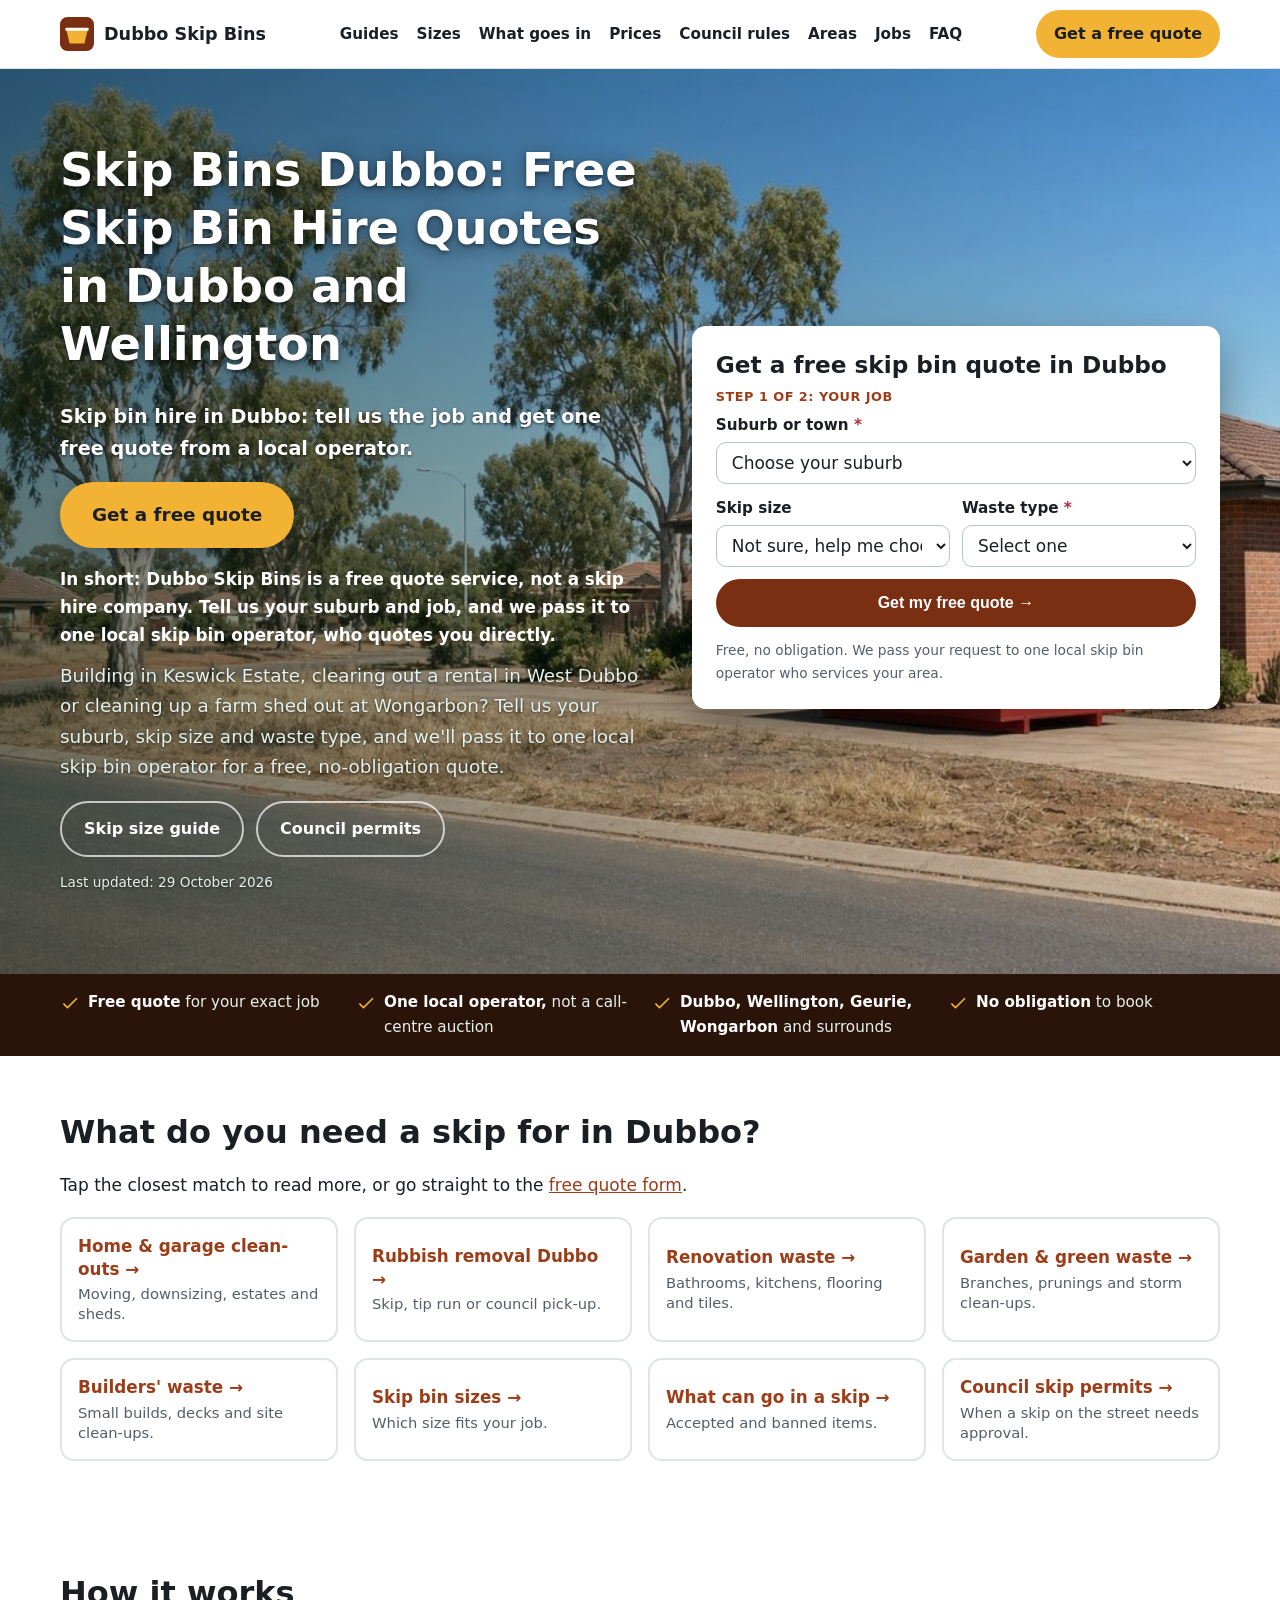
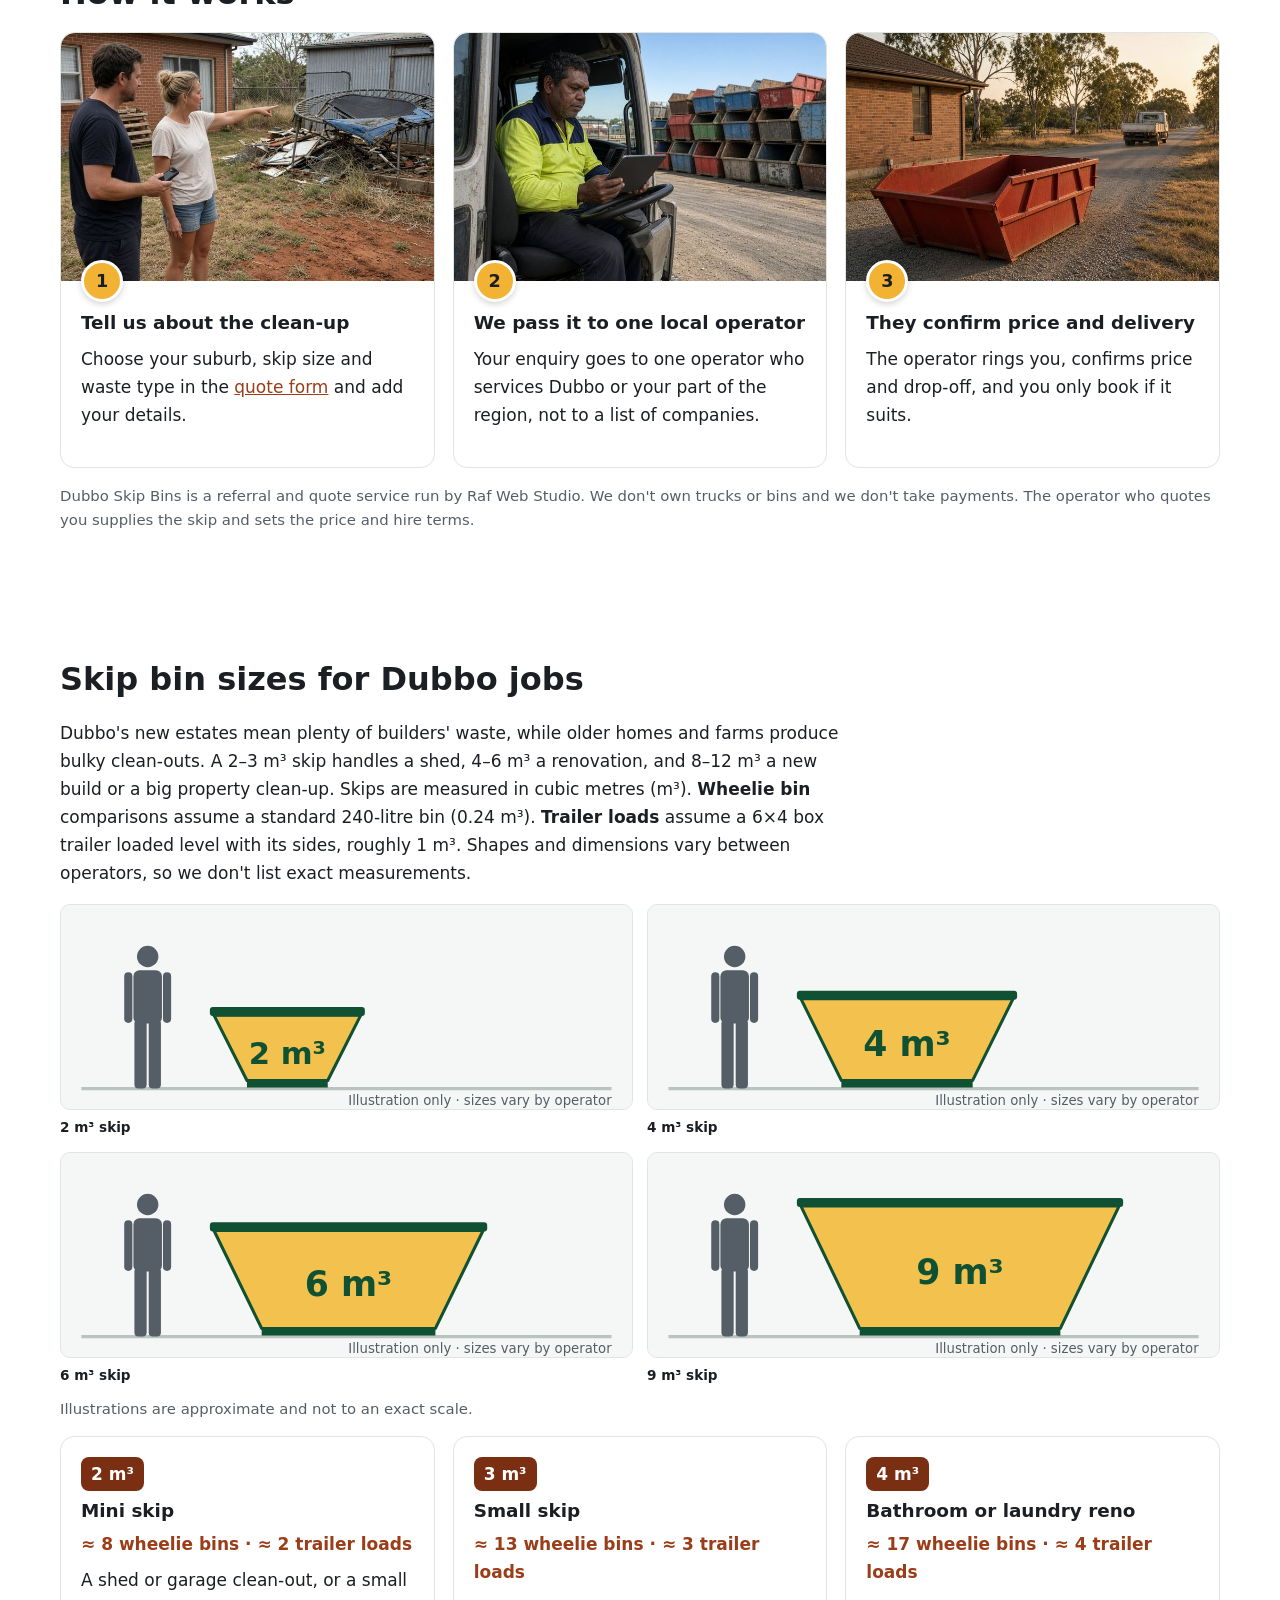
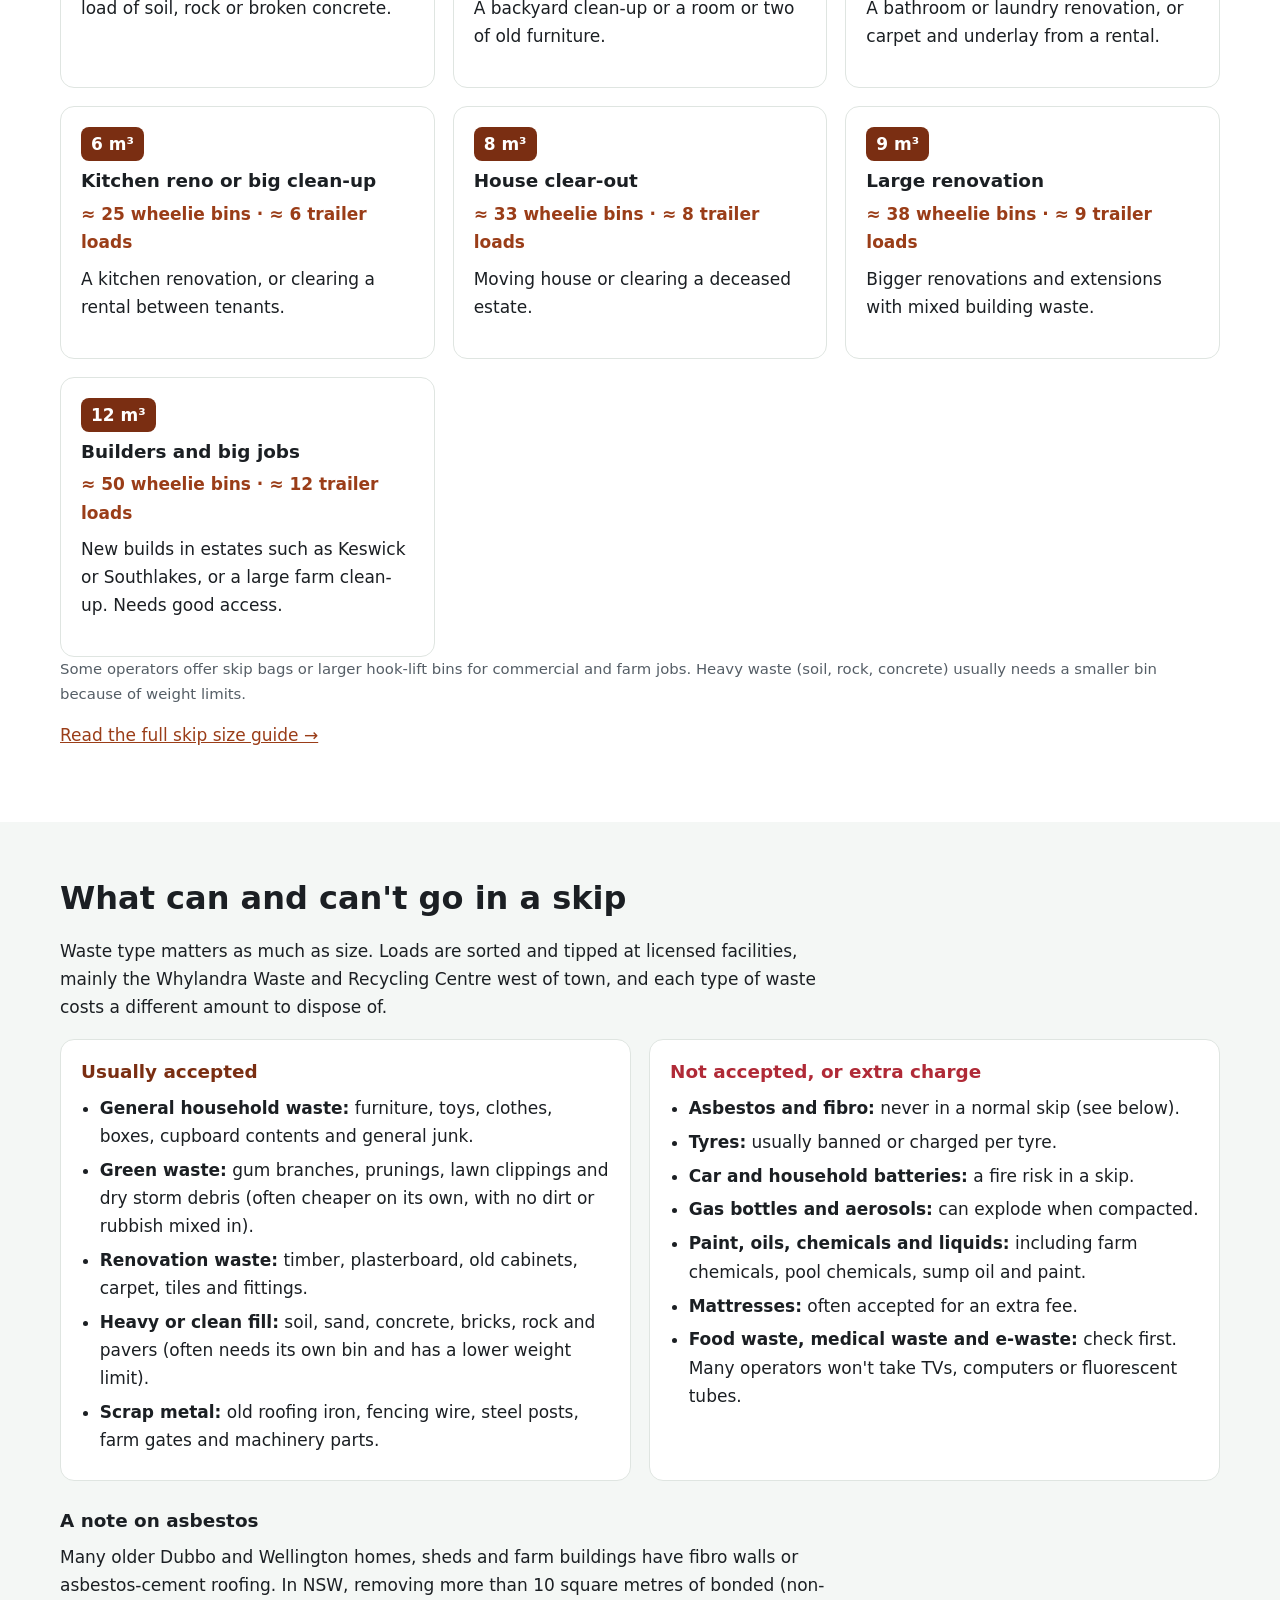
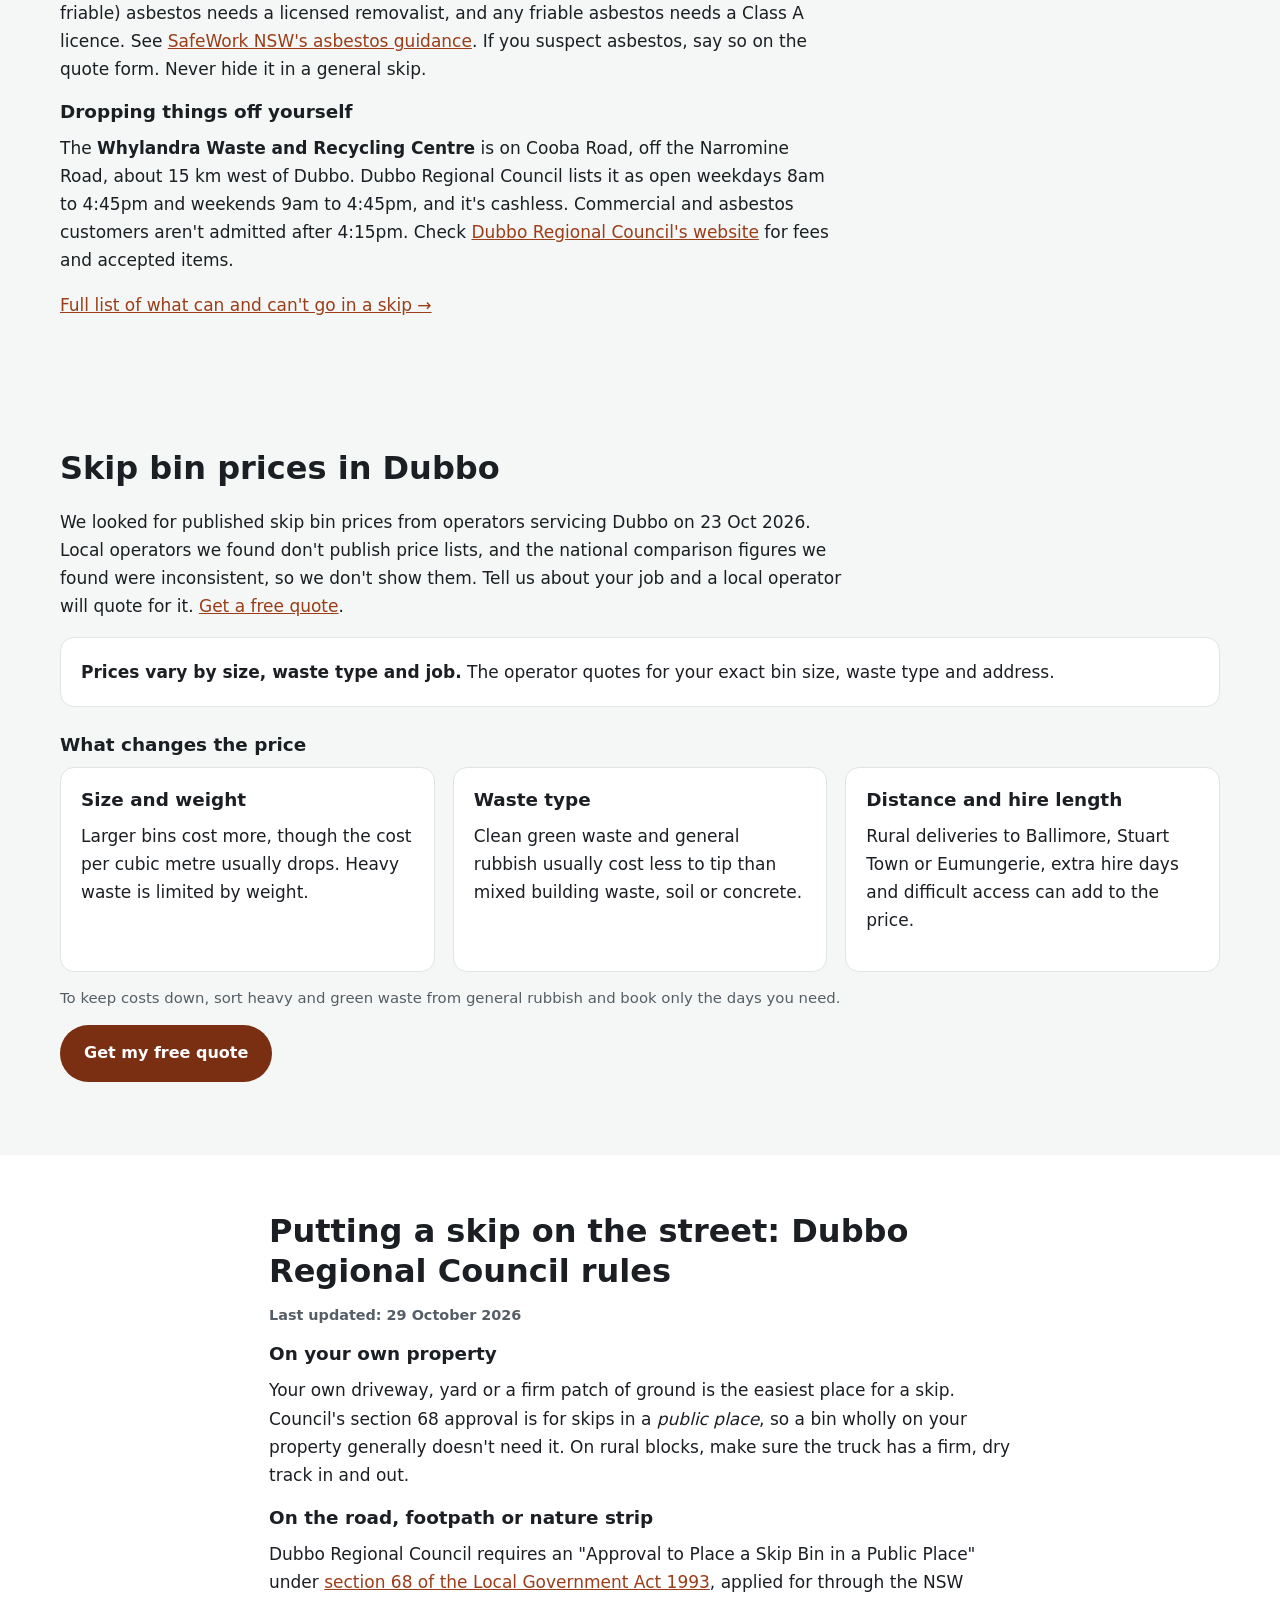
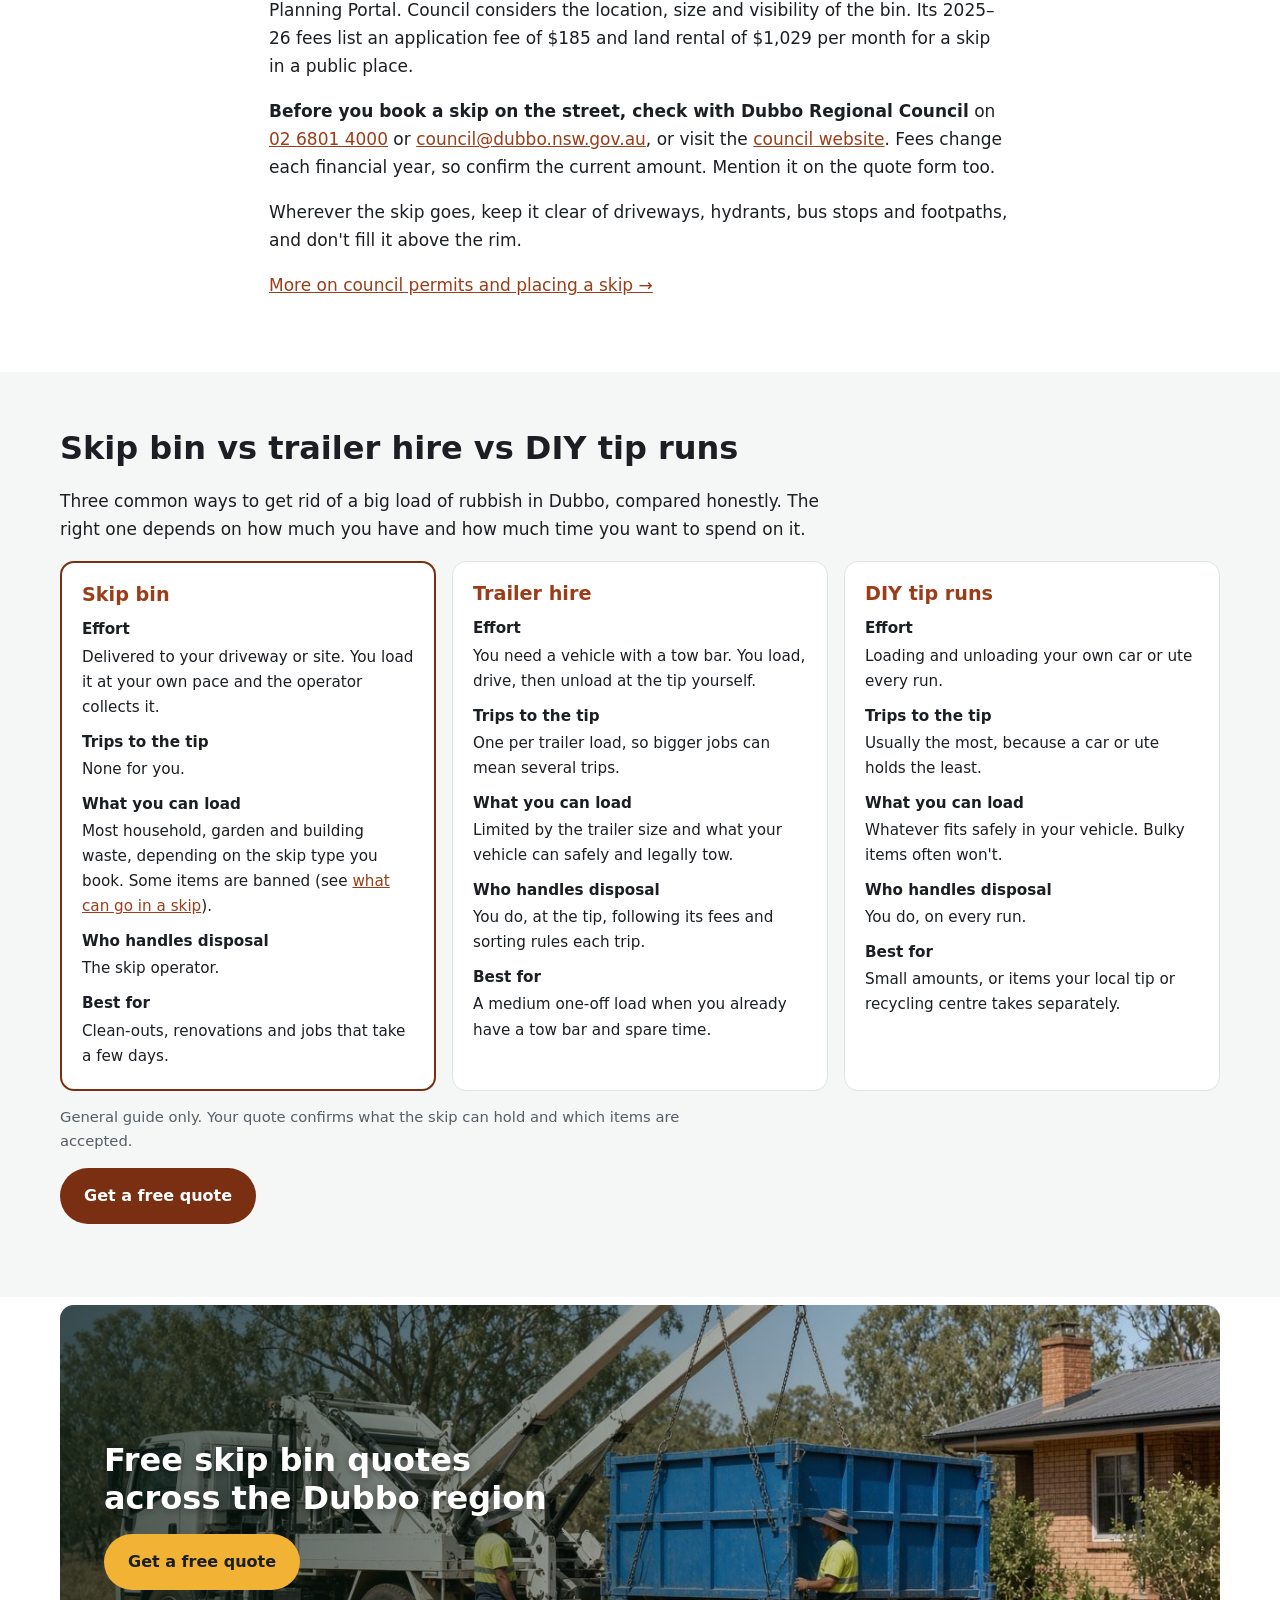
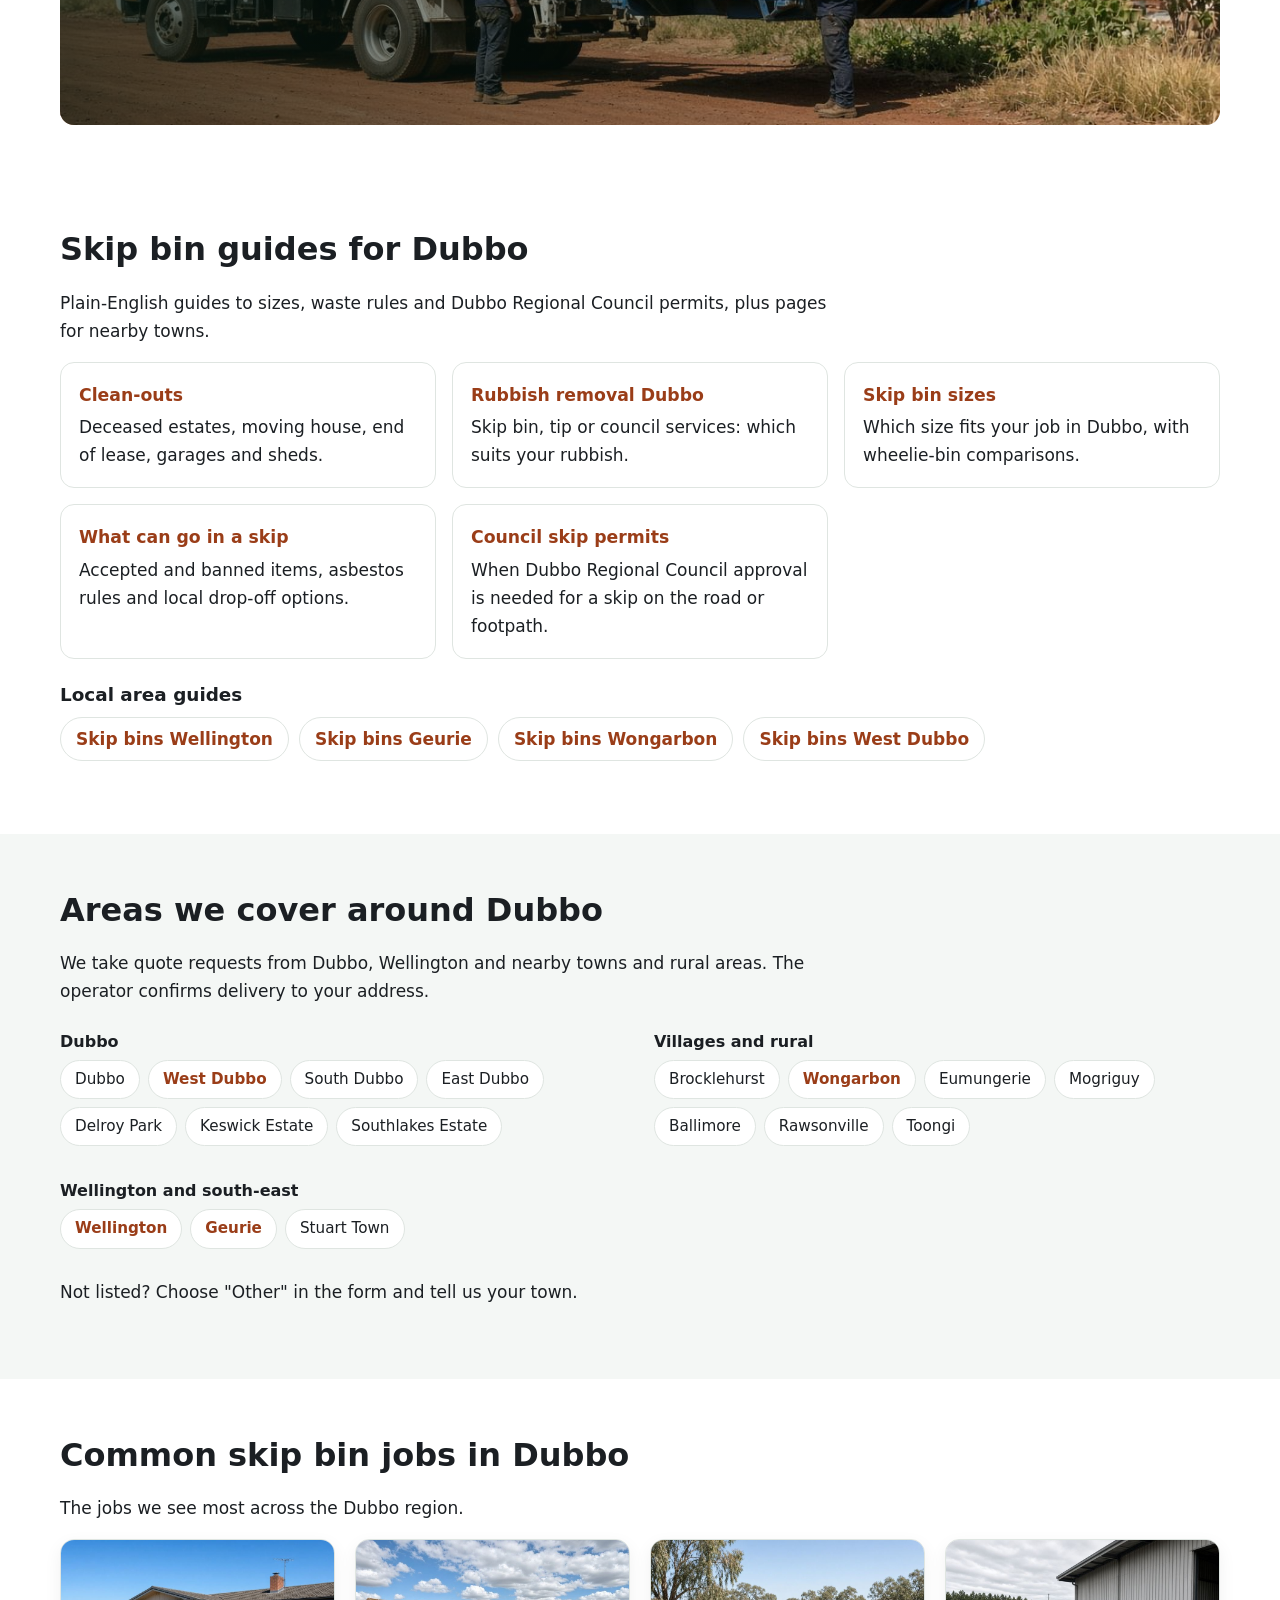
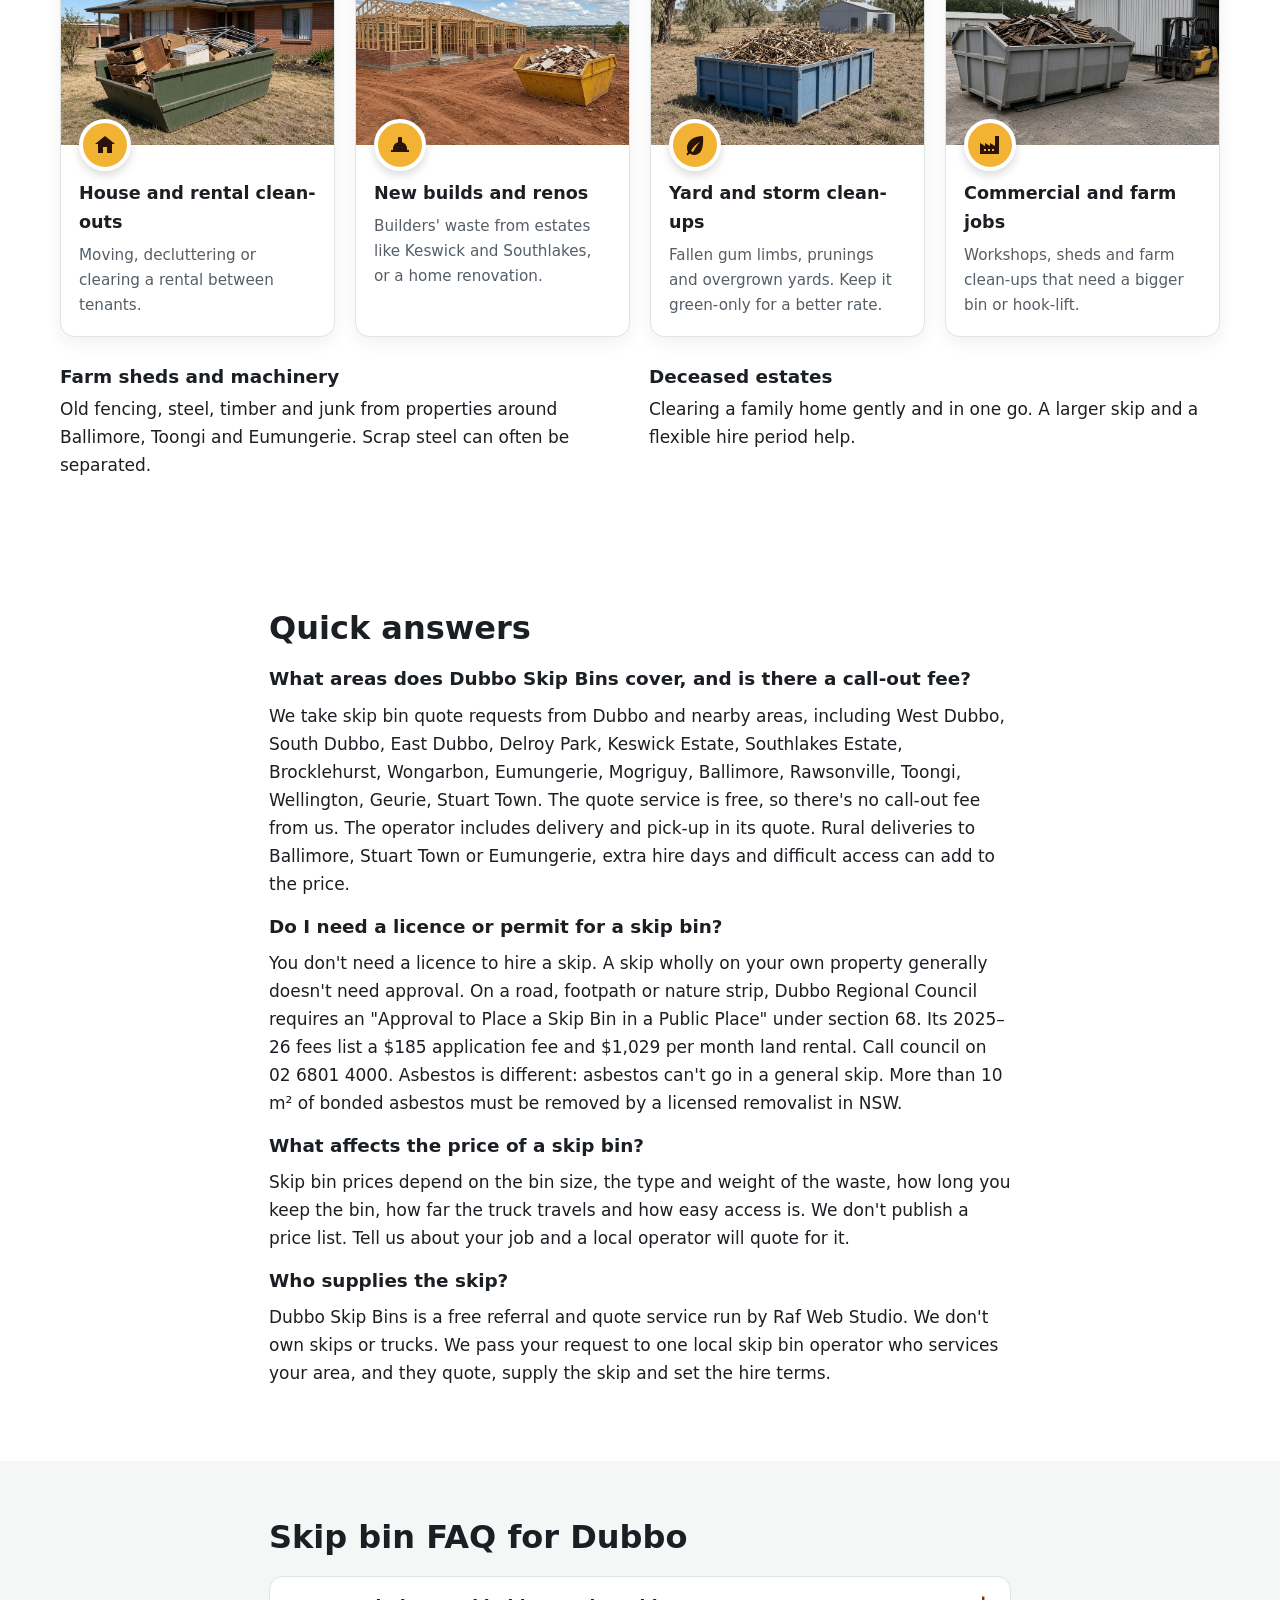
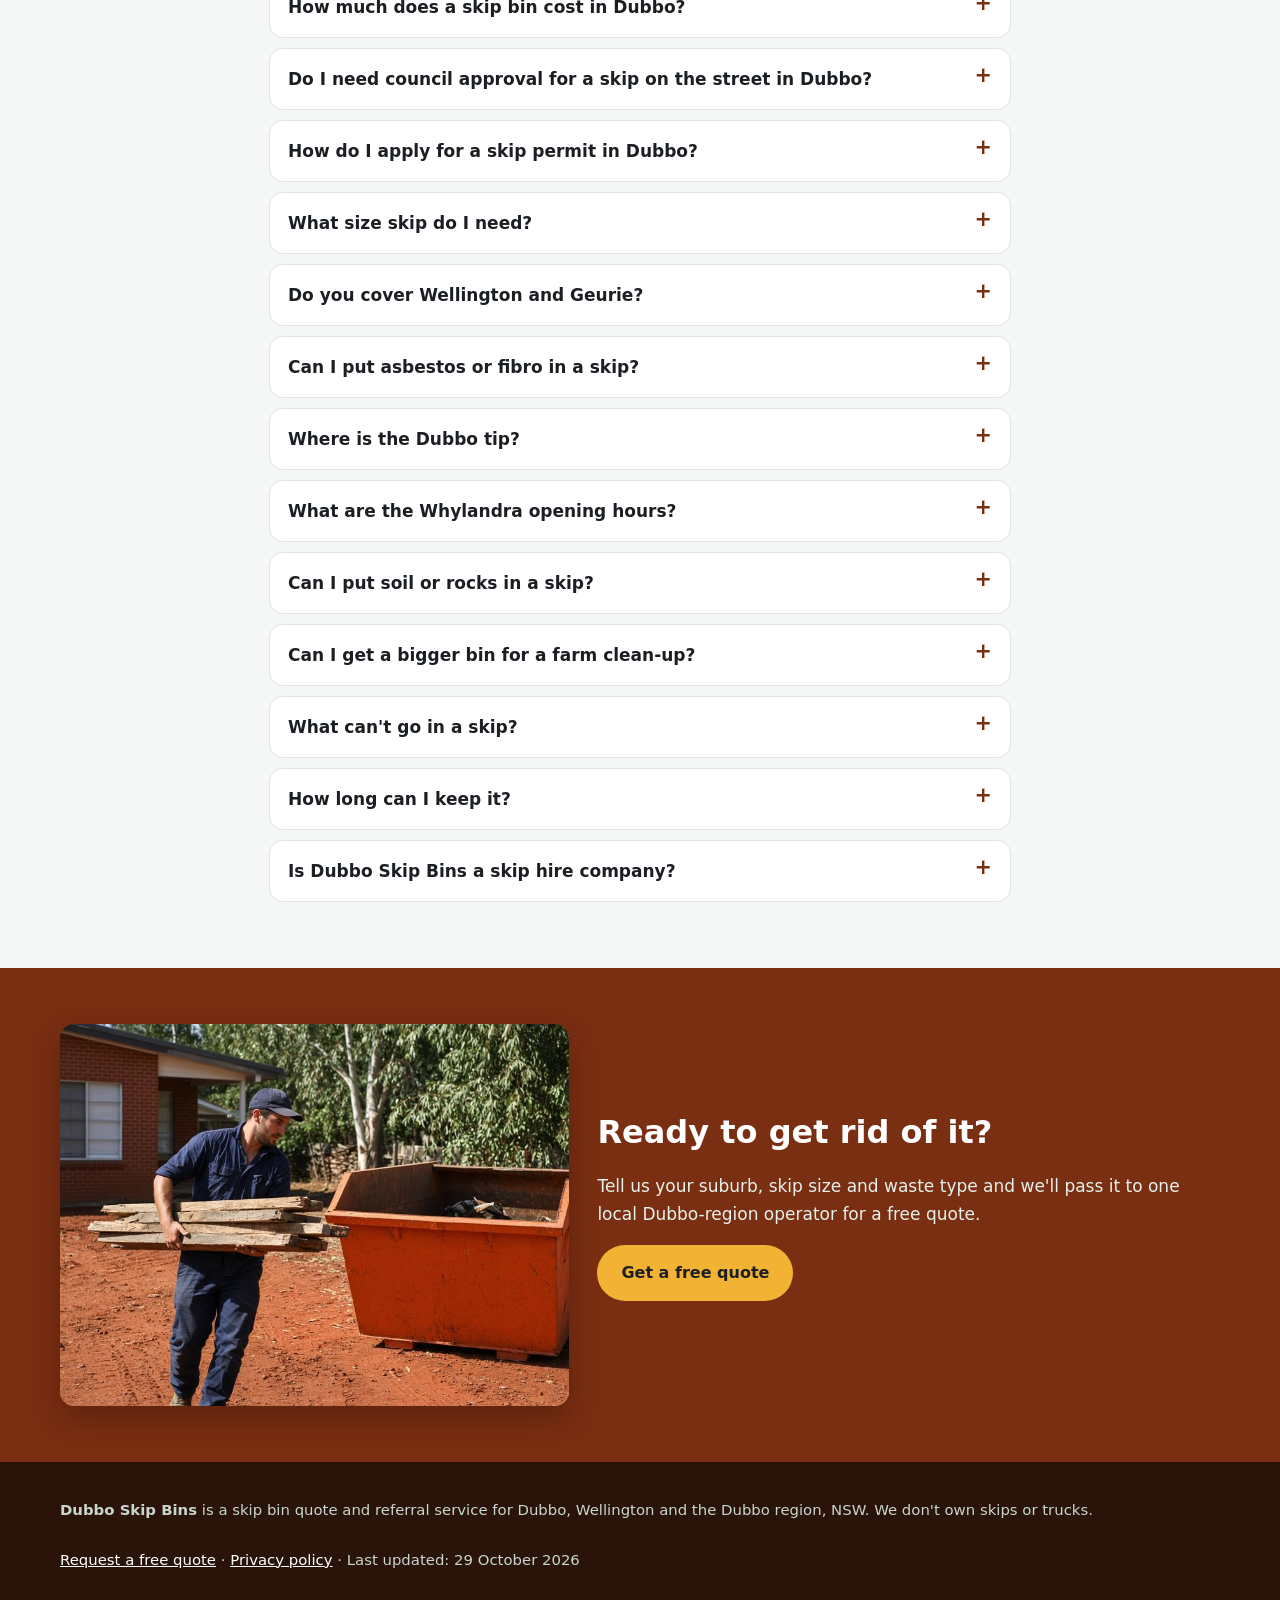
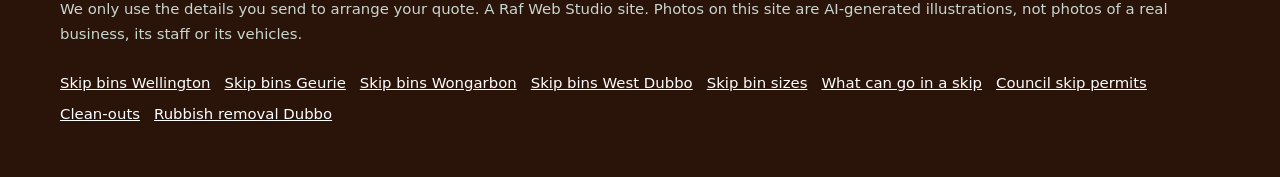
==== commit bdc534f2: "Homepage v3: service+town tagline and big quote button, 'What do you need?' tiles, comparison sectio" ====
--- a/index.html
+++ b/index.html
@@ -39,7 +39,7 @@
  "name": "Skip Bins Dubbo | Free Skip Bin Hire Quotes in Dubbo & Wellington",
  "description": "Skip bins in Dubbo, West Dubbo, Wellington and surrounds. Tell us the size and waste type and get a free quote from one local skip bin operator.",
  "inLanguage": "en-AU",
- "dateModified": "2026-10-24",
+ "dateModified": "2026-10-29",
  "isPartOf": {
   "@id": "https://dubboskipbins.com/#website"
  },
@@ -147,7 +147,7 @@
 {
  "@context": "https://schema.org",
  "@type": "WebSite",
- "dateModified": "2026-10-24",
+ "dateModified": "2026-10-29",
  "@id": "https://dubboskipbins.com/#website",
  "name": "Dubbo Skip Bins",
  "url": "https://dubboskipbins.com/",
@@ -386,6 +386,29 @@
  ]
 }
 </script>
+<!--h3:css--><style>
+.h3-tag{font-size:1.2rem;font-weight:600;margin:.2em 0 .9em;color:#fff;text-shadow:0 1px 3px rgba(0,0,0,.6);max-width:36em}
+.btn-xl{font-size:1.15rem;padding:16px 30px;min-height:54px;box-shadow:0 6px 18px rgba(0,0,0,.25)}
+.h3-cta{margin:0 0 18px}
+.need-grid{display:grid;grid-template-columns:repeat(2,minmax(0,1fr));gap:12px;margin-top:18px}
+@media(min-width:800px){.need-grid{grid-template-columns:repeat(4,minmax(0,1fr));gap:16px}}
+.need-grid a{display:flex;flex-direction:column;justify-content:center;min-height:96px;padding:16px;background:#fff;border:2px solid var(--line);border-radius:var(--radius);text-decoration:none;color:var(--ink);line-height:1.35}
+.need-grid a:hover,.need-grid a:focus-visible{border-color:var(--green);background:var(--soft)}
+.need-grid strong{color:var(--green-2);font-size:1.05rem;margin-bottom:4px}
+.need-grid strong::after{content:" \2192"}
+.need-grid span{font-size:.92rem;color:var(--muted)}
+.cmp{display:grid;gap:16px;margin-top:18px}
+@media(min-width:900px){.cmp{grid-template-columns:repeat(3,minmax(0,1fr))}}
+.cmp article{background:#fff;border:1px solid var(--line);border-radius:var(--radius);padding:20px}
+.cmp article.cmp-main{border:2px solid var(--green)}
+.cmp h3{margin:0 0 10px;font-size:1.2rem;color:var(--green-2)}
+.cmp dl{margin:0}.cmp dt{font-weight:700;margin-top:10px;font-size:.95rem}.cmp dd{margin:2px 0 0;color:var(--ink);font-size:.95rem}
+.cmp-note{font-size:.92rem;color:var(--muted);margin-top:14px;max-width:46em}
+.mobile-call{transition:transform .2s ease;padding-bottom:calc(10px + env(safe-area-inset-bottom))}
+.mobile-call .btn{min-height:48px;font-size:1.05rem}
+.mobile-call.mc-off{transform:translateY(120%)}
+@media(prefers-reduced-motion:reduce){.mobile-call{transition:none}}
+</style><!--/h3:css-->
 </head>
 <body>
 <a class="skip-link" href="#main">Skip to content</a>
@@ -411,11 +434,12 @@
   </picture>
   <div class="wrap hero-grid">
     <div class="hero-copy">
-      <h1 id="h1">Skip Bins Dubbo: Free Skip Bin Hire Quotes in Dubbo and Wellington</h1>
-      <p class="summary">In short: Dubbo Skip Bins is a free quote service, not a skip hire company. Tell us your suburb and job, and we pass it to one local skip bin operator, who quotes you directly.</p>
+      <h1 id="h1">Skip Bins Dubbo: Free Skip Bin Hire Quotes in Dubbo and Wellington</h1><!--h3:hero-->
+      <p class="h3-tag">Skip bin hire in Dubbo: tell us the job and get one free quote from a local operator.</p>
+      <p class="h3-cta"><a class="btn btn-call btn-xl" href="#quote">Get a free quote</a></p><!--/h3:hero-->      <p class="summary">In short: Dubbo Skip Bins is a free quote service, not a skip hire company. Tell us your suburb and job, and we pass it to one local skip bin operator, who quotes you directly.</p>
       <p class="lead">Building in Keswick Estate, clearing out a rental in West Dubbo or cleaning up a farm shed out at Wongarbon? Tell us your suburb, skip size and waste type, and we'll pass it to one local skip bin operator for a free, no-obligation quote.</p>
       <div class="ctas"><a class="btn btn-ghost" href="#sizes">Skip size guide</a><a class="btn btn-ghost" href="#council">Council permits</a></div>
-      <p class="updated">Last updated: 24 October 2026</p>
+      <p class="updated">Last updated: 29 October 2026</p>
     </div>
     <div class="hero-form-card" id="quote">
       <h2 id="quote-h">Get a free skip bin quote in Dubbo</h2>
@@ -456,6 +480,15 @@
 <section class="trust" aria-label="Why use this service">
   <ul class="wrap trust-list"><li><svg viewBox="0 0 24 24" aria-hidden="true"><path fill="currentColor" d="M9 16.2 4.8 12l-1.4 1.4L9 19 21 7l-1.4-1.4z"/></svg><span><strong>Free quote</strong> for your exact job</span></li><li><svg viewBox="0 0 24 24" aria-hidden="true"><path fill="currentColor" d="M9 16.2 4.8 12l-1.4 1.4L9 19 21 7l-1.4-1.4z"/></svg><span><strong>One local operator,</strong> not a call-centre auction</span></li><li><svg viewBox="0 0 24 24" aria-hidden="true"><path fill="currentColor" d="M9 16.2 4.8 12l-1.4 1.4L9 19 21 7l-1.4-1.4z"/></svg><span><strong>Dubbo, Wellington, Geurie, Wongarbon</strong> and surrounds</span></li><li><svg viewBox="0 0 24 24" aria-hidden="true"><path fill="currentColor" d="M9 16.2 4.8 12l-1.4 1.4L9 19 21 7l-1.4-1.4z"/></svg><span><strong>No obligation</strong> to book</span></li></ul>
 </section>
+<!--h3:need-->
+<section id="need" aria-labelledby="need-h">
+  <div class="wrap">
+    <h2 id="need-h">What do you need a skip for in Dubbo?</h2>
+    <p class="intro">Tap the closest match to read more, or go straight to the <a href="#quote">free quote form</a>.</p>
+    <div class="need-grid"><a href="/clean-outs/"><strong>Home &amp; garage clean-outs</strong><span>Moving, downsizing, estates and sheds.</span></a><a href="/rubbish-removal-dubbo/"><strong>Rubbish removal Dubbo</strong><span>Skip, tip run or council pick-up.</span></a><a href="#jobs"><strong>Renovation waste</strong><span>Bathrooms, kitchens, flooring and tiles.</span></a><a href="#jobs"><strong>Garden &amp; green waste</strong><span>Branches, prunings and storm clean-ups.</span></a><a href="#quote"><strong>Builders' waste</strong><span>Small builds, decks and site clean-ups.</span></a><a href="/skip-bin-sizes/"><strong>Skip bin sizes</strong><span>Which size fits your job.</span></a><a href="/what-can-go-in-a-skip/"><strong>What can go in a skip</strong><span>Accepted and banned items.</span></a><a href="/skip-bin-council-permit/"><strong>Council skip permits</strong><span>When a skip on the street needs approval.</span></a></div>
+  </div>
+</section>
+<!--/h3:need-->
 <section id="how" aria-labelledby="how-h">
   <div class="wrap">
     <h2 id="how-h">How it works</h2>
@@ -531,7 +564,7 @@
 <section id="council" aria-labelledby="council-h">
   <div class="wrap intro">
     <h2 id="council-h">Putting a skip on the street: Dubbo Regional Council rules</h2>
-    <p class="updated-dark">Last updated: 24 October 2026</p>
+    <p class="updated-dark">Last updated: 29 October 2026</p>
     <h3>On your own property</h3>
     <p>Your own driveway, yard or a firm patch of ground is the easiest place for a skip. Council's section 68 approval is for skips in a <em>public place</em>, so a bin wholly on your property generally doesn't need it. On rural blocks, make sure the truck has a firm, dry track in and out.</p>
     <h3>On the road, footpath or nature strip</h3>
@@ -541,6 +574,17 @@
     <p><a href="/skip-bin-council-permit/">More on council permits and placing a skip →</a></p>
   </div>
 </section>
+<!--h3:compare-->
+<section class="alt" id="compare" aria-labelledby="compare-h">
+  <div class="wrap">
+    <h2 id="compare-h">Skip bin vs trailer hire vs DIY tip runs</h2>
+    <p class="intro">Three common ways to get rid of a big load of rubbish in Dubbo, compared honestly. The right one depends on how much you have and how much time you want to spend on it.</p>
+    <div class="cmp"><article class="cmp-main"><h3>Skip bin</h3><dl><dt>Effort</dt><dd>Delivered to your driveway or site. You load it at your own pace and the operator collects it.</dd><dt>Trips to the tip</dt><dd>None for you.</dd><dt>What you can load</dt><dd>Most household, garden and building waste, depending on the skip type you book. Some items are banned (see <a href="/what-can-go-in-a-skip/">what can go in a skip</a>).</dd><dt>Who handles disposal</dt><dd>The skip operator.</dd><dt>Best for</dt><dd>Clean-outs, renovations and jobs that take a few days.</dd></dl></article><article><h3>Trailer hire</h3><dl><dt>Effort</dt><dd>You need a vehicle with a tow bar. You load, drive, then unload at the tip yourself.</dd><dt>Trips to the tip</dt><dd>One per trailer load, so bigger jobs can mean several trips.</dd><dt>What you can load</dt><dd>Limited by the trailer size and what your vehicle can safely and legally tow.</dd><dt>Who handles disposal</dt><dd>You do, at the tip, following its fees and sorting rules each trip.</dd><dt>Best for</dt><dd>A medium one-off load when you already have a tow bar and spare time.</dd></dl></article><article><h3>DIY tip runs</h3><dl><dt>Effort</dt><dd>Loading and unloading your own car or ute every run.</dd><dt>Trips to the tip</dt><dd>Usually the most, because a car or ute holds the least.</dd><dt>What you can load</dt><dd>Whatever fits safely in your vehicle. Bulky items often won't.</dd><dt>Who handles disposal</dt><dd>You do, on every run.</dd><dt>Best for</dt><dd>Small amounts, or items your local tip or recycling centre takes separately.</dd></dl></article></div>
+    <p class="cmp-note">General guide only. Your quote confirms what the skip can hold and which items are accepted.</p>
+    <p><a class="btn btn-primary" href="#quote">Get a free quote</a></p>
+  </div>
+</section>
+<!--/h3:compare-->
 <section class="band-wrap" aria-label="Free skip bin quotes across the Dubbo region">
   <div class="wrap">
     <div class="truck-band">
@@ -644,7 +688,7 @@
 <footer class="site-footer">
   <div class="wrap">
     <p><strong>Dubbo Skip Bins</strong> is a skip bin quote and referral service for Dubbo, Wellington and the Dubbo region, NSW. We don't own skips or trucks.</p>
-    <p><a href="#quote">Request a free quote</a> · <a href="privacy.html">Privacy policy</a> · Last updated: 24 October 2026</p>
+    <p><a href="#quote">Request a free quote</a> · <a href="privacy.html">Privacy policy</a> · Last updated: 29 October 2026</p>
     <p>We only use the details you send to arrange your quote. A Raf Web Studio site. Photos on this site are AI-generated illustrations, not photos of a real business, its staff or its vehicles.</p>
     <p class="footer-links"><a href="/skip-bins-wellington/">Skip bins Wellington</a> <a href="/skip-bins-geurie/">Skip bins Geurie</a> <a href="/skip-bins-wongarbon/">Skip bins Wongarbon</a> <a href="/skip-bins-west-dubbo/">Skip bins West Dubbo</a> <a href="/skip-bin-sizes/">Skip bin sizes</a> <a href="/what-can-go-in-a-skip/">What can go in a skip</a> <a href="/skip-bin-council-permit/">Council skip permits</a> <a href="/clean-outs/">Clean-outs</a> <a href="/rubbish-removal-dubbo/">Rubbish removal Dubbo</a></p>
   </div>
@@ -654,5 +698,6 @@
   <a class="btn btn-call" href="#quote">Get a free quote</a>
 </div>
 <script src="form.js" defer></script>
+<!--h3:js--><script>(function(){var b=document.querySelector('.mobile-call'),q=document.getElementById('quote');if(!b||!q||!('IntersectionObserver' in window))return;new IntersectionObserver(function(e){b.classList.toggle('mc-off',e[0].isIntersecting)},{threshold:.15}).observe(q)})();</script><!--/h3:js-->
 </body>
 </html>
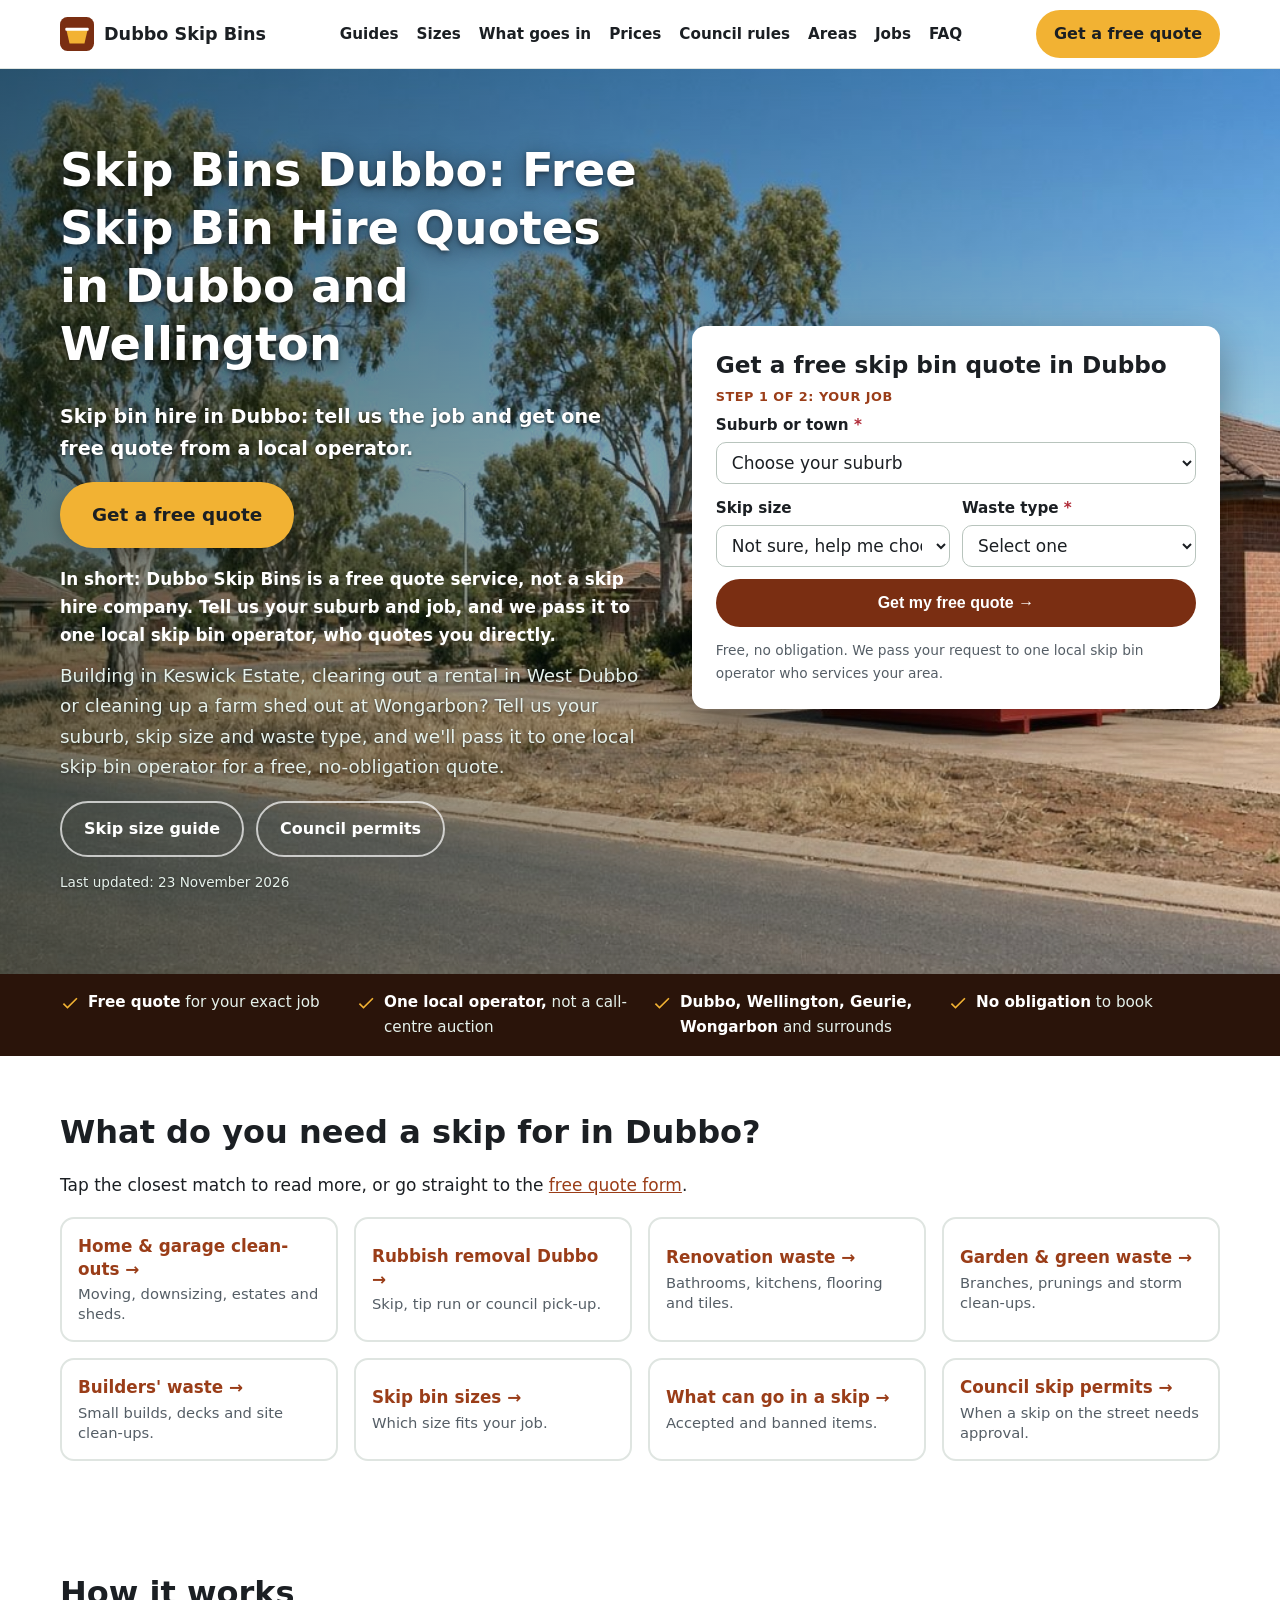
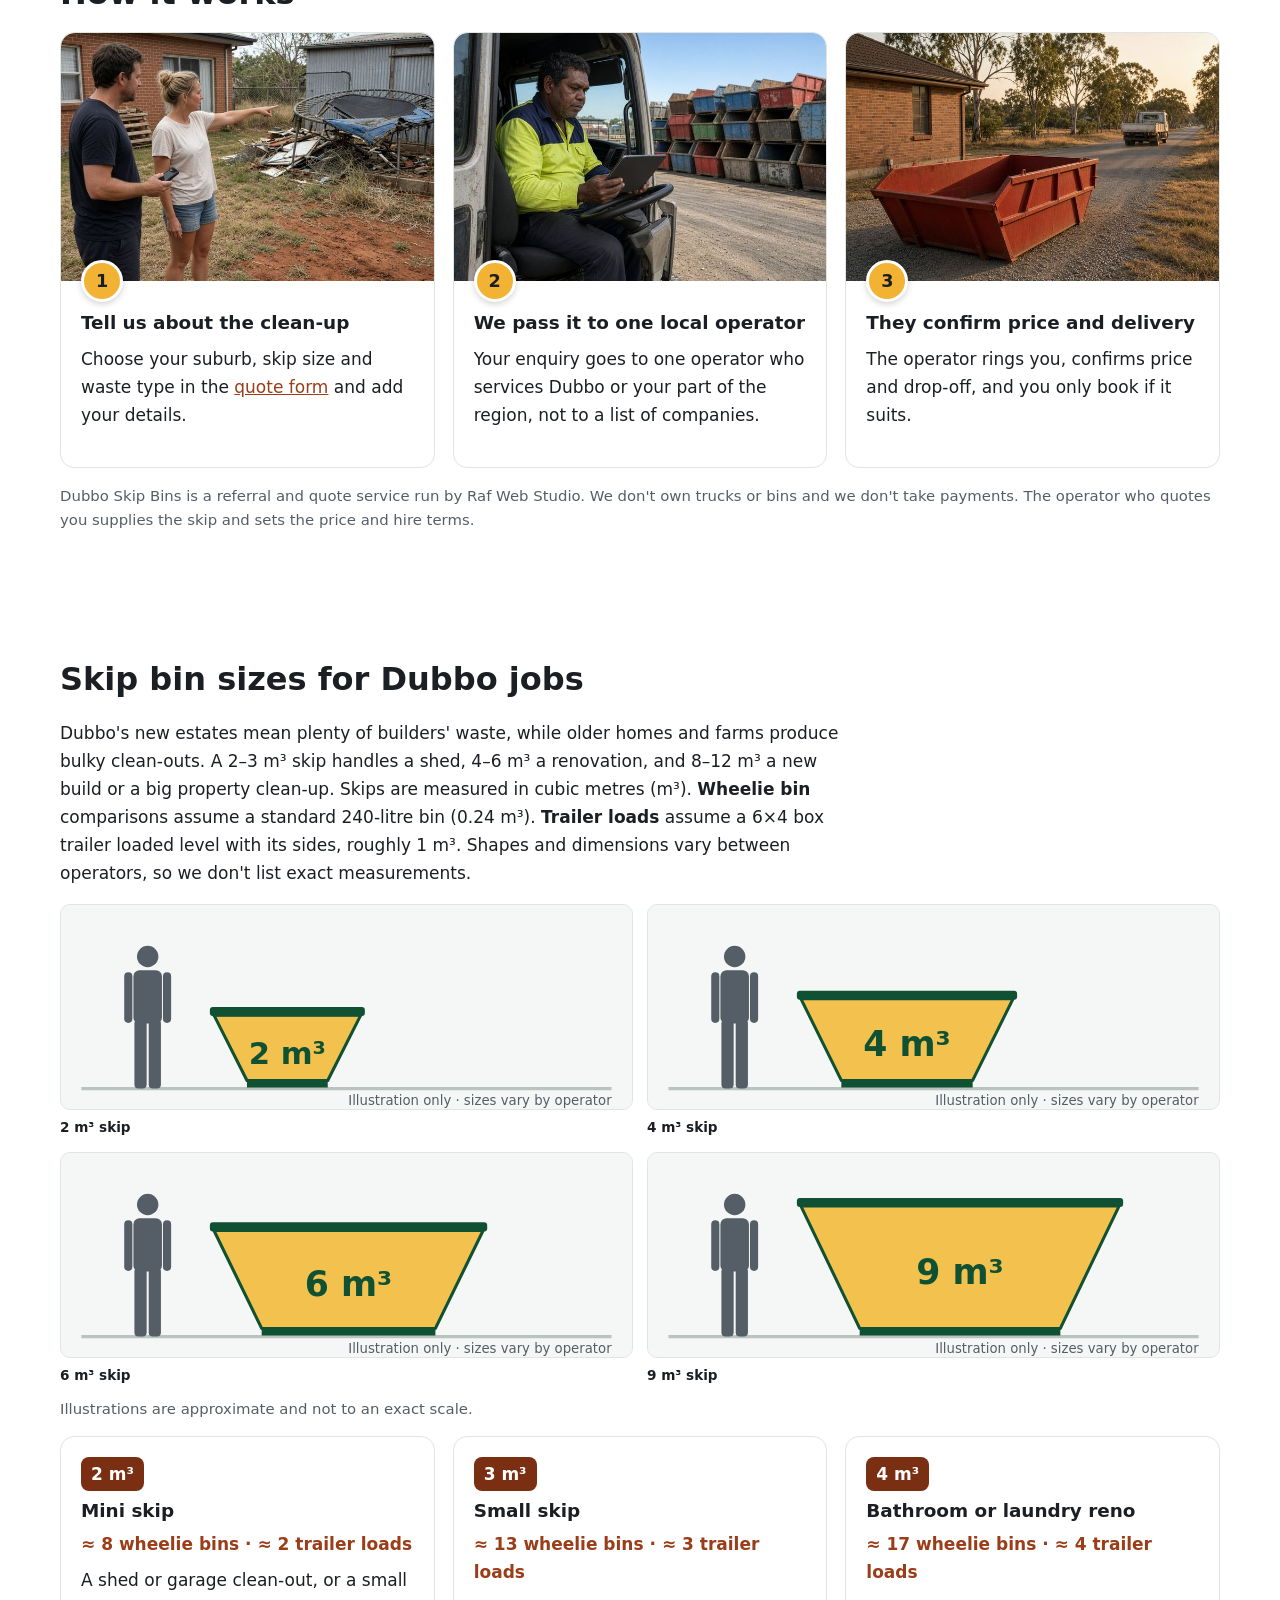
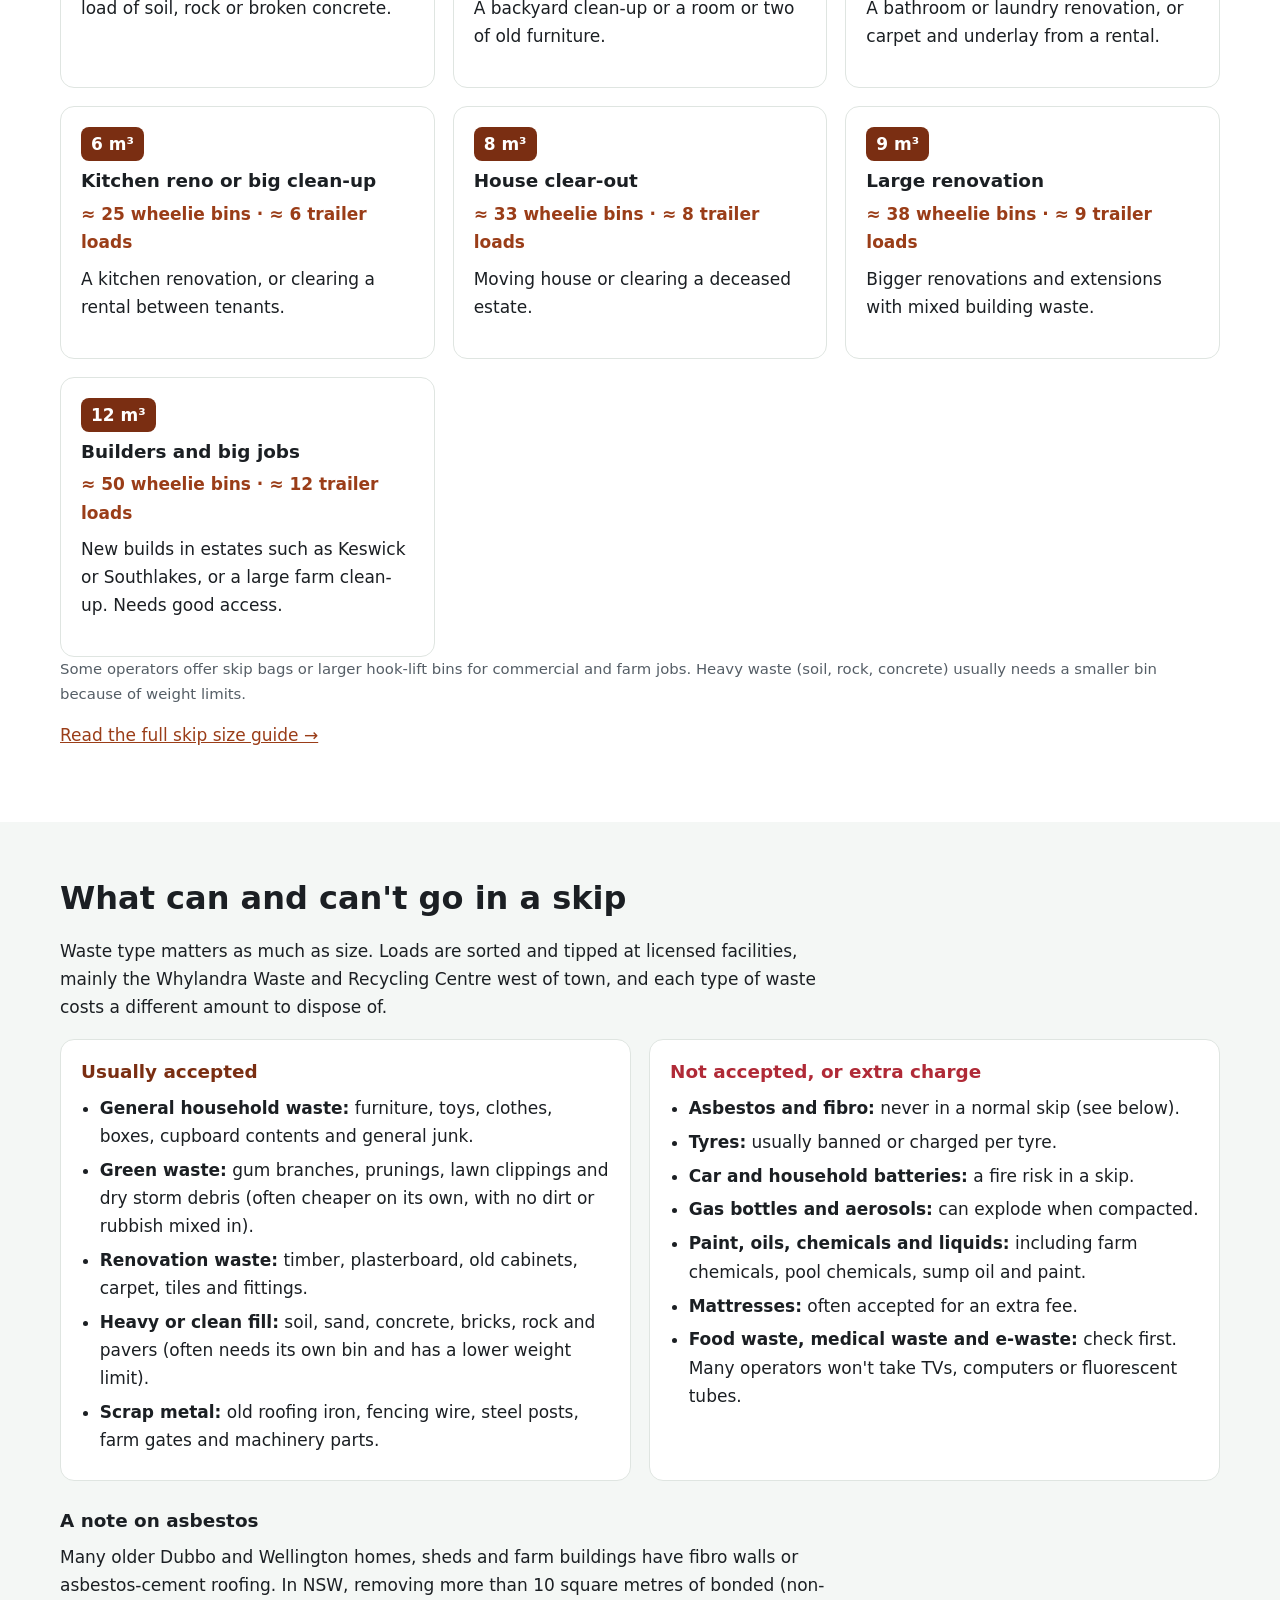
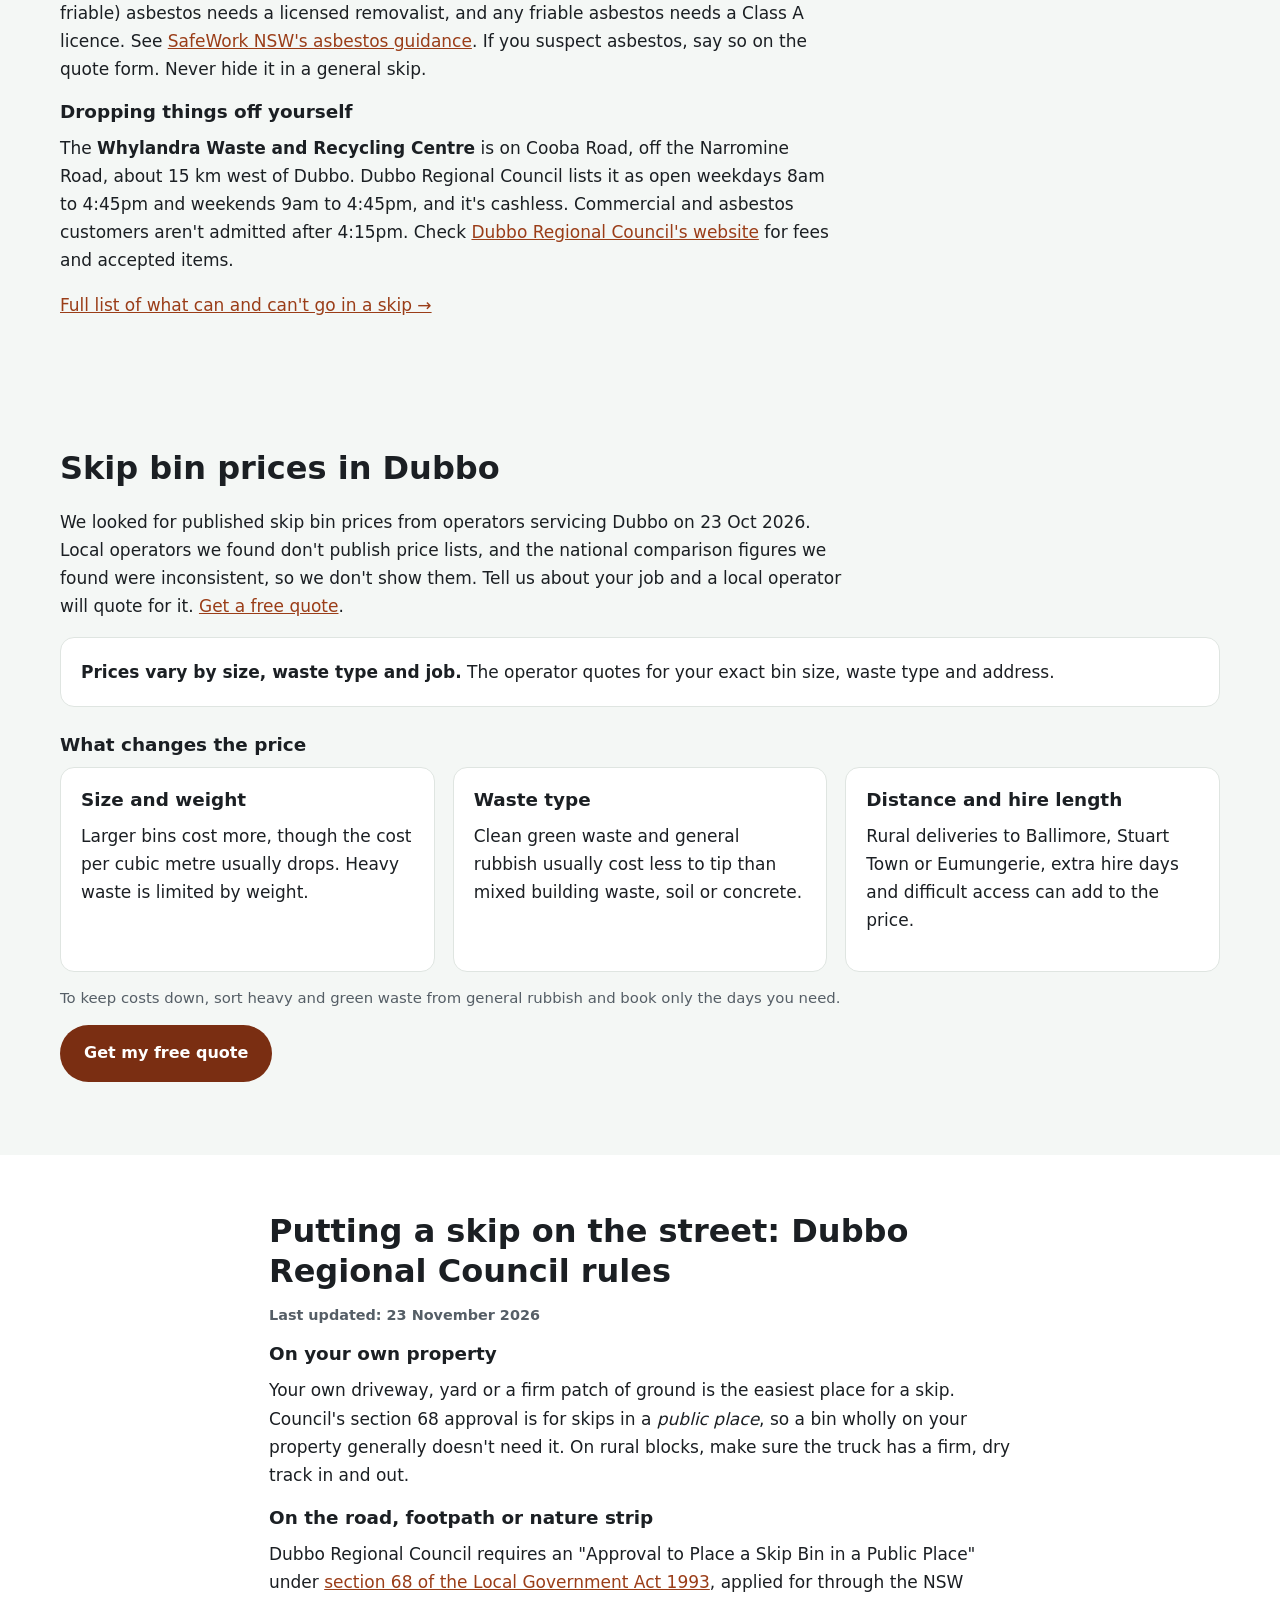
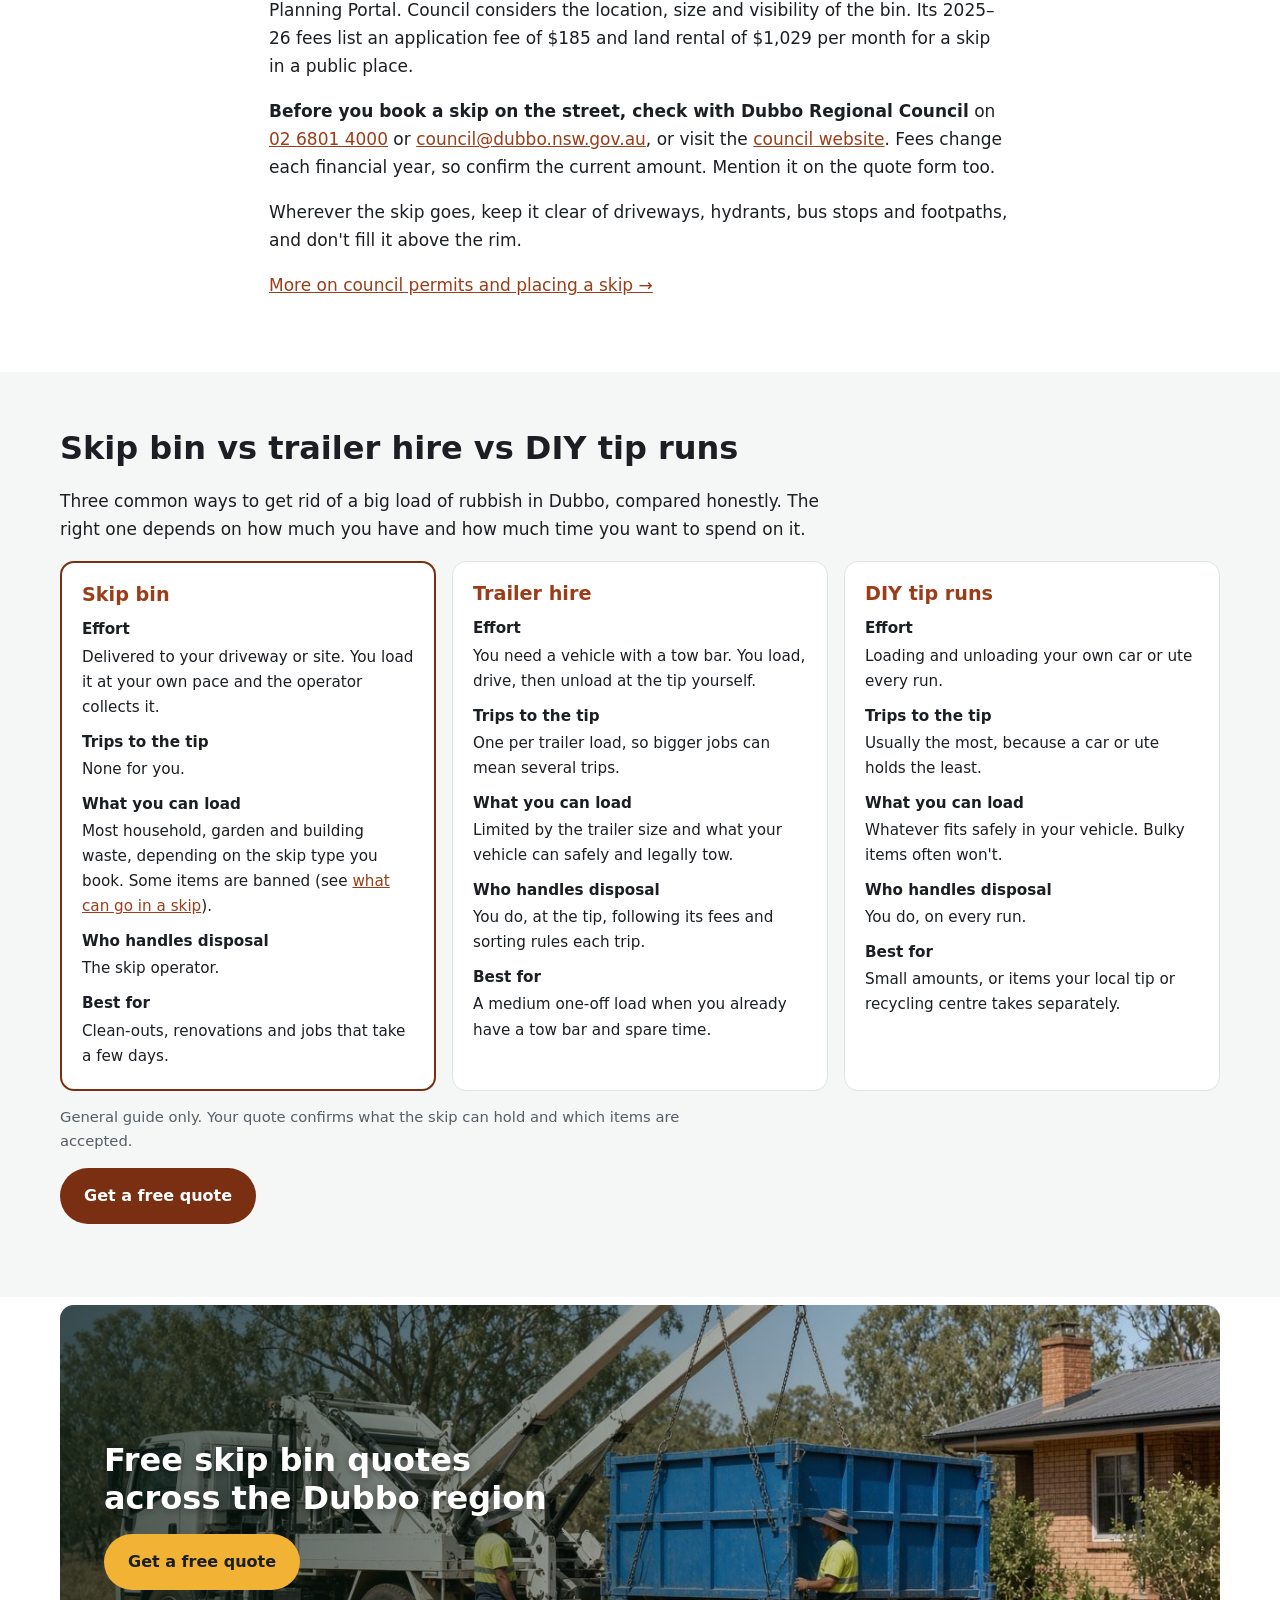
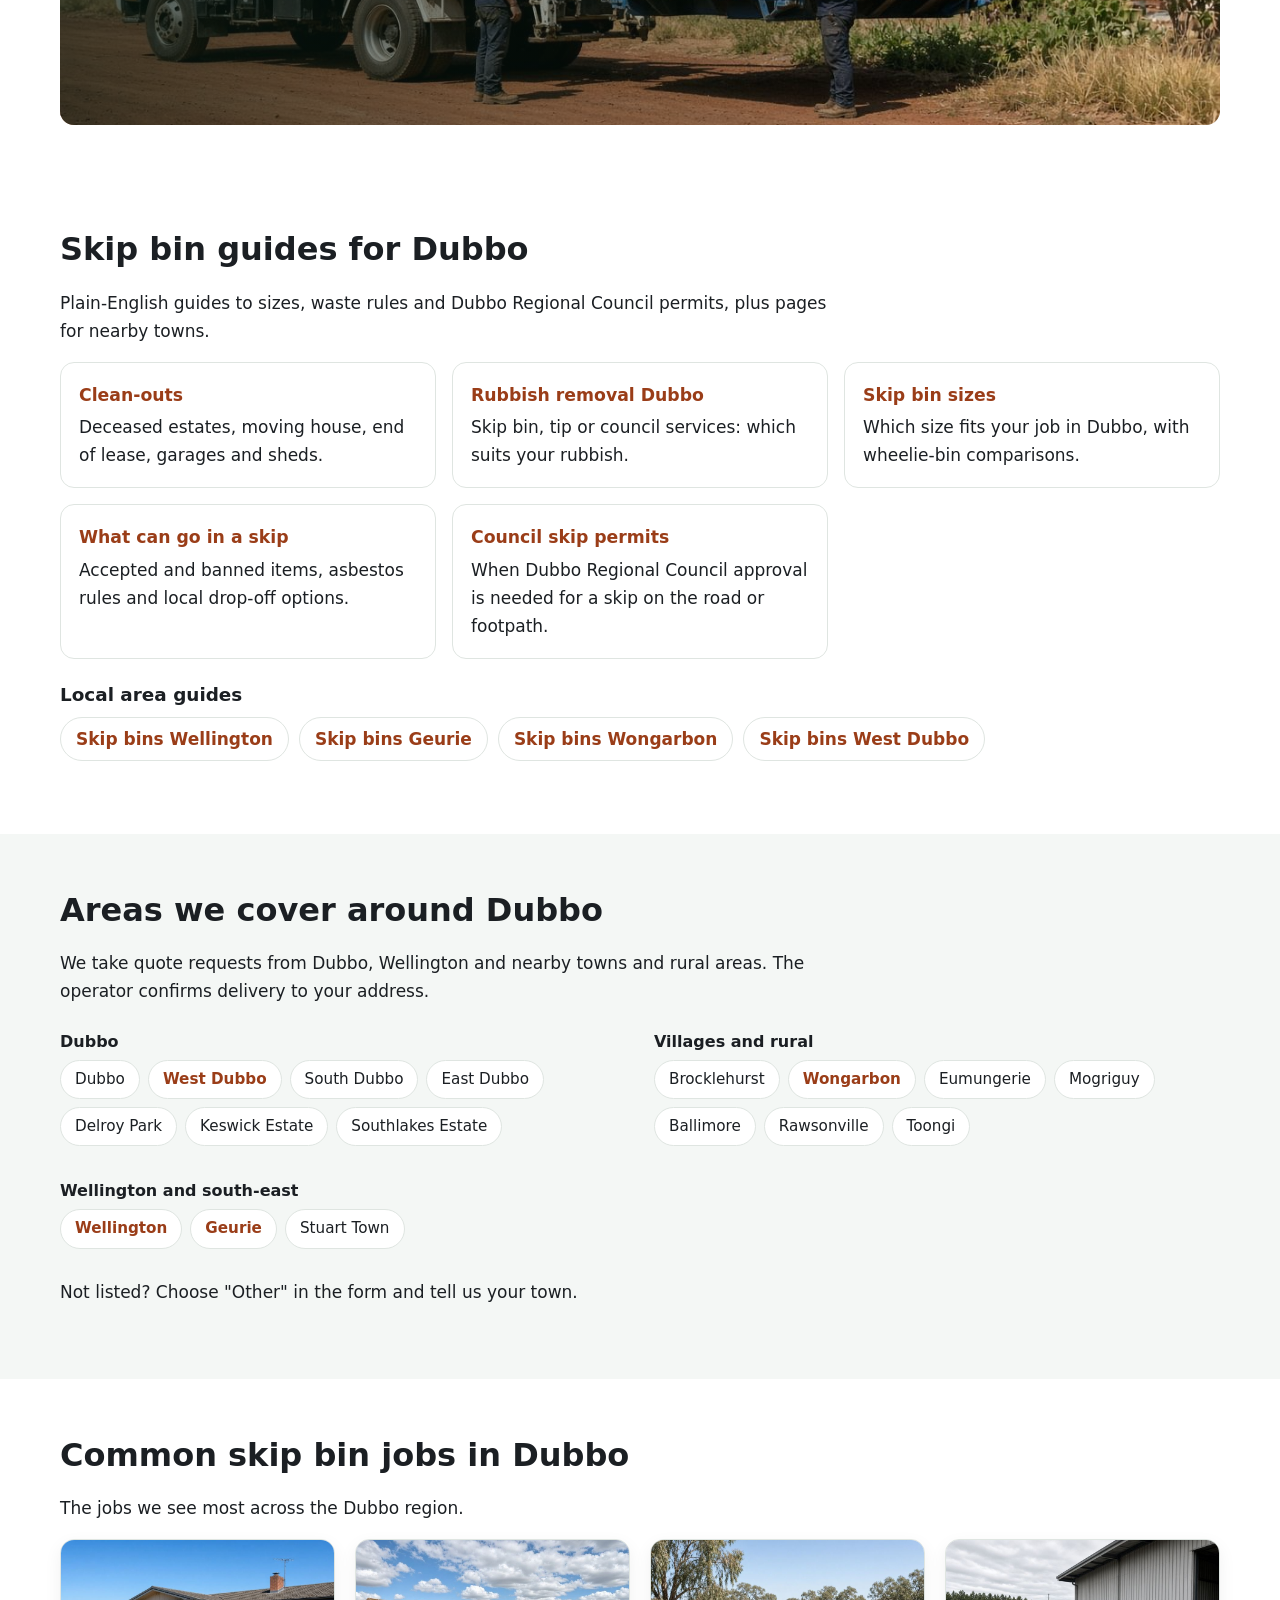
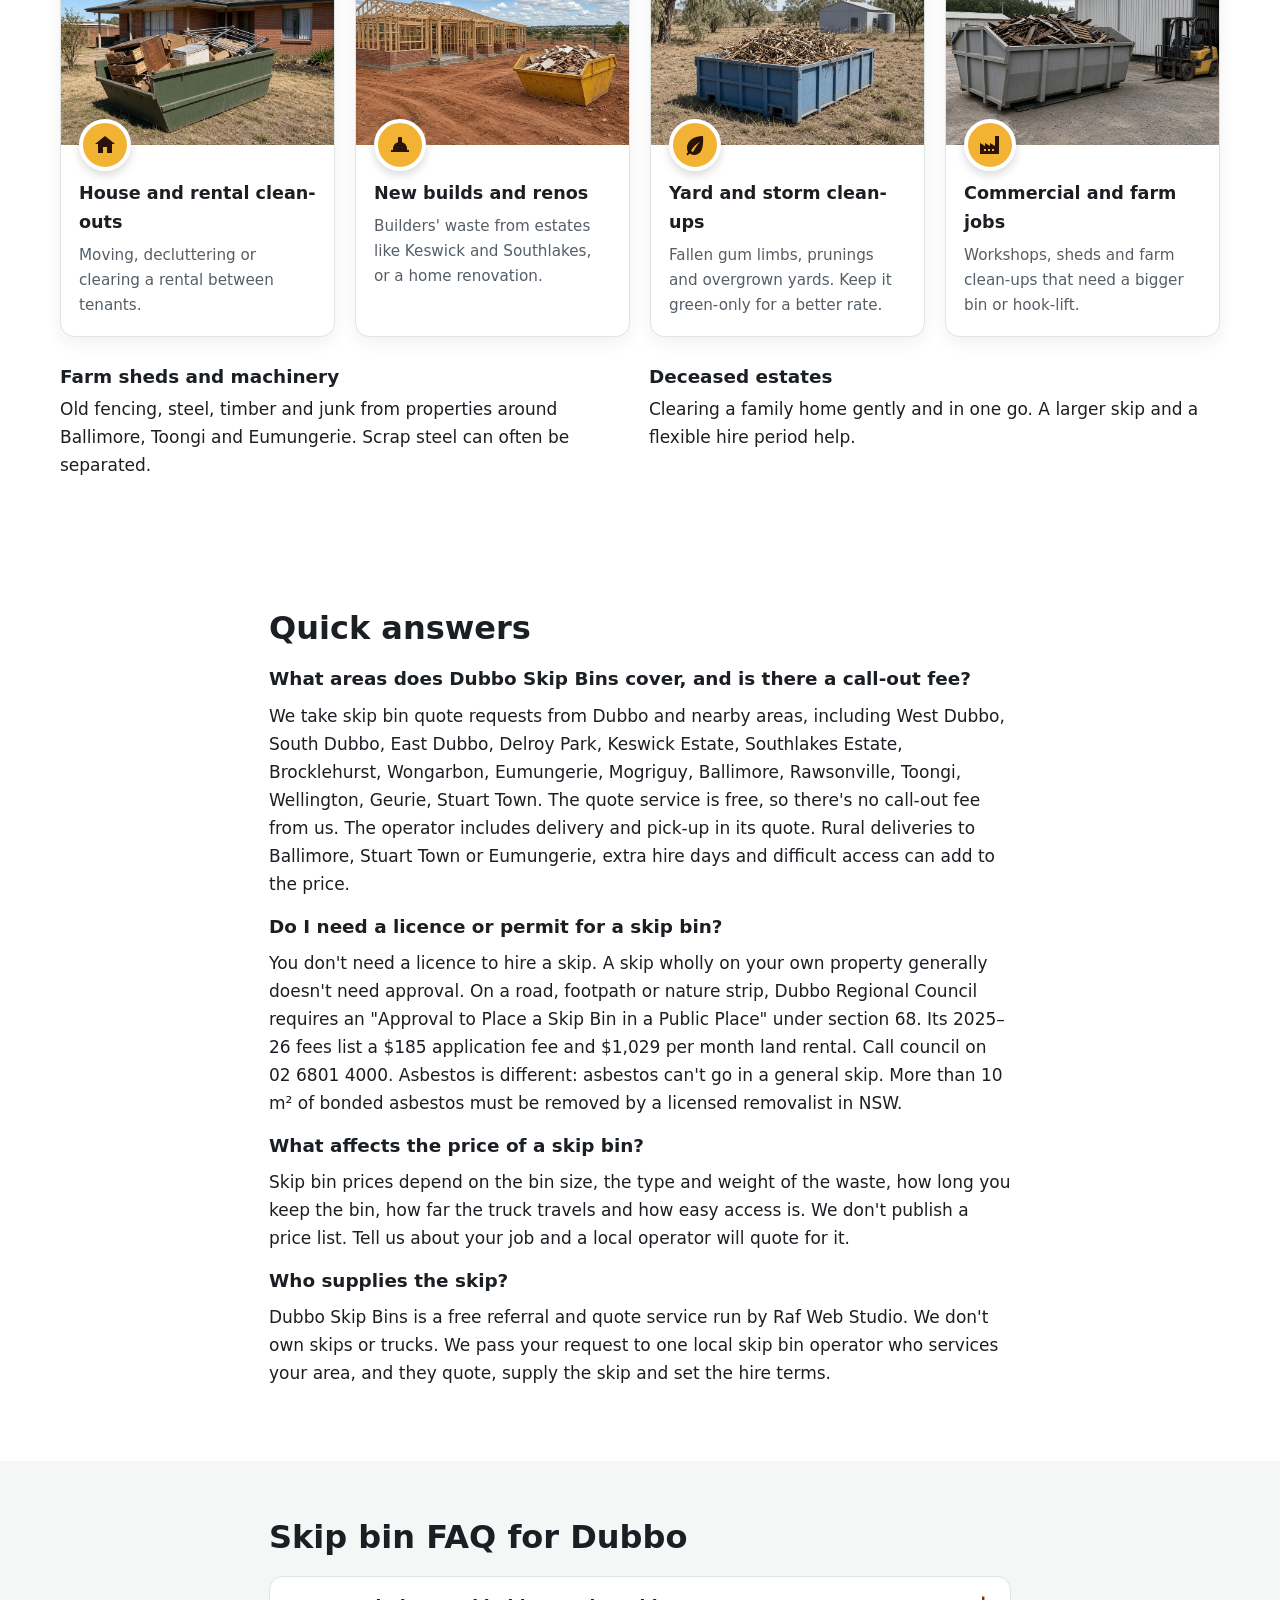
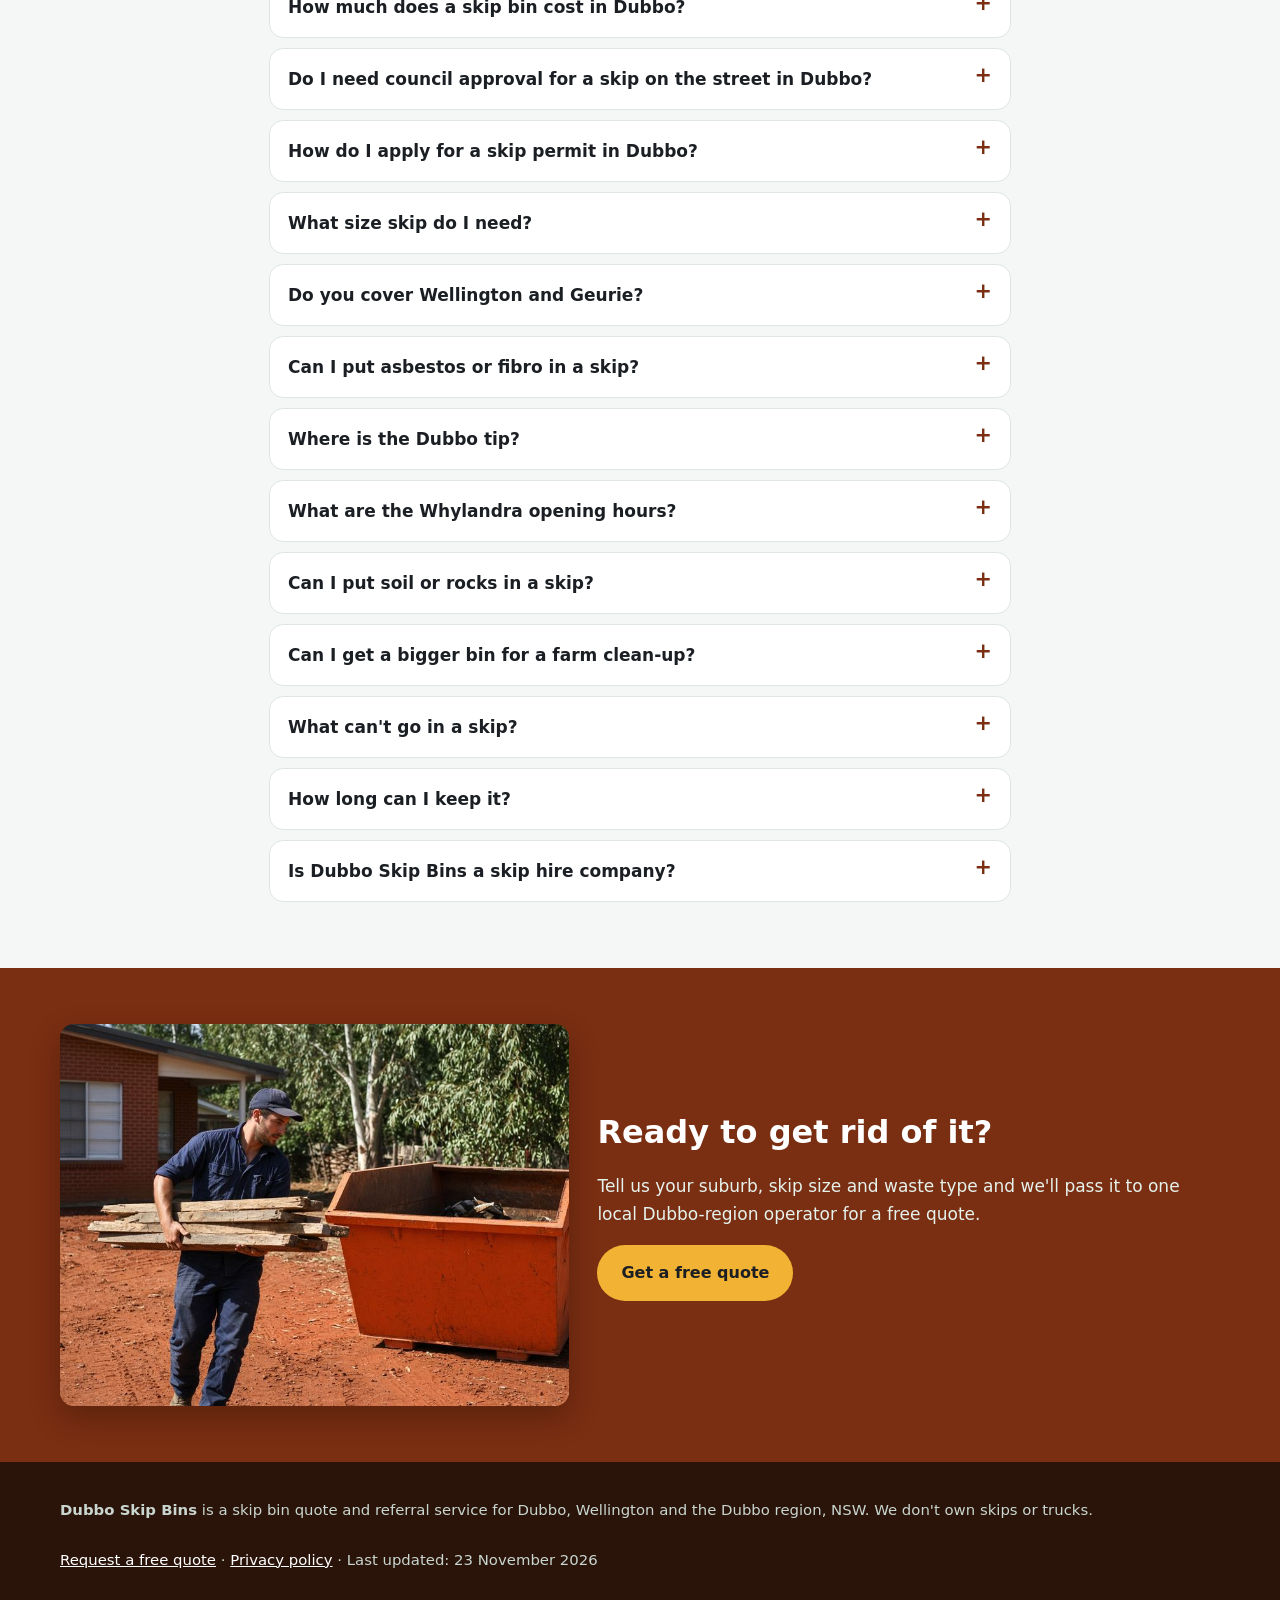
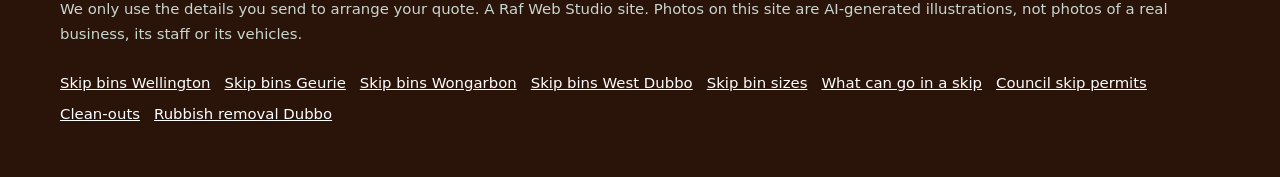
==== commit 8600c6e3: "SEO batch 7: link homepage nav to real guide pages and refresh sitemap lastmod" ====
--- a/index.html
+++ b/index.html
@@ -39,7 +39,7 @@
  "name": "Skip Bins Dubbo | Free Skip Bin Hire Quotes in Dubbo & Wellington",
  "description": "Skip bins in Dubbo, West Dubbo, Wellington and surrounds. Tell us the size and waste type and get a free quote from one local skip bin operator.",
  "inLanguage": "en-AU",
- "dateModified": "2026-10-29",
+ "dateModified": "2026-11-23",
  "isPartOf": {
   "@id": "https://dubboskipbins.com/#website"
  },
@@ -147,7 +147,7 @@
 {
  "@context": "https://schema.org",
  "@type": "WebSite",
- "dateModified": "2026-10-29",
+ "dateModified": "2026-11-23",
  "@id": "https://dubboskipbins.com/#website",
  "name": "Dubbo Skip Bins",
  "url": "https://dubboskipbins.com/",
@@ -420,7 +420,7 @@
       Dubbo Skip Bins
     </a>
     <nav class="nav" aria-label="Main">
-      <a href="#guides">Guides</a>      <a href="#sizes">Sizes</a><a href="#waste">What goes in</a><a href="#pricing">Prices</a><a href="#council">Council rules</a><a href="#areas">Areas</a><a href="#jobs">Jobs</a><a href="#faq">FAQ</a>
+      <a href="#guides">Guides</a>      <a href="/skip-bin-sizes/">Sizes</a><a href="/what-can-go-in-a-skip/">What goes in</a><a href="#pricing">Prices</a><a href="/skip-bin-council-permit/">Council rules</a><a href="#areas">Areas</a><a href="#jobs">Jobs</a><a href="#faq">FAQ</a>
     </nav>
     <a class="btn btn-call header-call" href="#quote">Get a free quote</a>
   </div>
@@ -438,8 +438,8 @@
       <p class="h3-tag">Skip bin hire in Dubbo: tell us the job and get one free quote from a local operator.</p>
       <p class="h3-cta"><a class="btn btn-call btn-xl" href="#quote">Get a free quote</a></p><!--/h3:hero-->      <p class="summary">In short: Dubbo Skip Bins is a free quote service, not a skip hire company. Tell us your suburb and job, and we pass it to one local skip bin operator, who quotes you directly.</p>
       <p class="lead">Building in Keswick Estate, clearing out a rental in West Dubbo or cleaning up a farm shed out at Wongarbon? Tell us your suburb, skip size and waste type, and we'll pass it to one local skip bin operator for a free, no-obligation quote.</p>
-      <div class="ctas"><a class="btn btn-ghost" href="#sizes">Skip size guide</a><a class="btn btn-ghost" href="#council">Council permits</a></div>
-      <p class="updated">Last updated: 29 October 2026</p>
+      <div class="ctas"><a class="btn btn-ghost" href="/skip-bin-sizes/">Skip size guide</a><a class="btn btn-ghost" href="/skip-bin-council-permit/">Council permits</a></div>
+      <p class="updated">Last updated: 23 November 2026</p>
     </div>
     <div class="hero-form-card" id="quote">
       <h2 id="quote-h">Get a free skip bin quote in Dubbo</h2>
@@ -447,7 +447,8 @@
         <input type="hidden" name="_subject" value="New quote request – dubboskipbins.com">
         <input type="hidden" name="_captcha" value="true">
         <input type="hidden" name="_template" value="table">
-        <input type="hidden" name="_next" value="https://dubboskipbins.com/thanks.html">
+        <input type="hidden" name="_next" value="https://dubboskipbins.com/thanks.html?lead=1">
+        <input type="hidden" name="_autoresponse" value="Thanks for your skip bin request. We&#x27;ve received it and are passing it to a local operator, who&#x27;ll be in touch shortly with availability and a price.">
         <input type="text" name="_honey" style="display:none" tabindex="-1" autocomplete="off" aria-hidden="true">
         <input type="hidden" name="source" value="dubboskipbins.com">
         <fieldset class="step step-1">
@@ -564,7 +565,7 @@
 <section id="council" aria-labelledby="council-h">
   <div class="wrap intro">
     <h2 id="council-h">Putting a skip on the street: Dubbo Regional Council rules</h2>
-    <p class="updated-dark">Last updated: 29 October 2026</p>
+    <p class="updated-dark">Last updated: 23 November 2026</p>
     <h3>On your own property</h3>
     <p>Your own driveway, yard or a firm patch of ground is the easiest place for a skip. Council's section 68 approval is for skips in a <em>public place</em>, so a bin wholly on your property generally doesn't need it. On rural blocks, make sure the truck has a firm, dry track in and out.</p>
     <h3>On the road, footpath or nature strip</h3>
@@ -619,15 +620,15 @@
     <h2 id="jobs-h">Common skip bin jobs in Dubbo</h2>
     <p class="intro">The jobs we see most across the Dubbo region.</p>
     <div class="photo-cards">
-      <a class="photo-card" href="#sizes">
+      <a class="photo-card" href="/skip-bin-sizes/">
         <span class="pc-img"><img src="img/card-home.jpg" width="900" height="675" loading="lazy" decoding="async" alt="Green skip bin outside a home during a household clean-out"></span>
         <span class="pc-body"><span class="pc-icon"><svg viewBox="0 0 24 24" aria-hidden="true"><path fill="currentColor" d="M12 3 2 11h3v9h5v-6h4v6h5v-9h3z"/></svg></span><strong class="pc-title">House and rental clean-outs</strong><span class="pc-text">Moving, decluttering or clearing a rental between tenants.</span></span>
       </a>
-      <a class="photo-card" href="#sizes">
+      <a class="photo-card" href="/skip-bin-sizes/">
         <span class="pc-img"><img src="img/card-build.jpg" width="900" height="675" loading="lazy" decoding="async" alt="Yellow skip bin on a new housing estate building site"></span>
         <span class="pc-body"><span class="pc-icon"><svg viewBox="0 0 24 24" aria-hidden="true"><path fill="currentColor" d="M11 4h2a1 1 0 0 1 1 1v4.2A7 7 0 0 1 19 15v2h2v2H3v-2h2v-2a7 7 0 0 1 5-5.8V5a1 1 0 0 1 1-1z"/></svg></span><strong class="pc-title">New builds and renos</strong><span class="pc-text">Builders' waste from estates like Keswick and Southlakes, or a home renovation.</span></span>
       </a>
-      <a class="photo-card" href="#waste">
+      <a class="photo-card" href="/what-can-go-in-a-skip/">
         <span class="pc-img"><img src="img/card-green.jpg" width="900" height="675" loading="lazy" decoding="async" alt="Blue skip bin with dry gum branches after a yard clean-up"></span>
         <span class="pc-body"><span class="pc-icon"><svg viewBox="0 0 24 24" aria-hidden="true"><path fill="currentColor" d="M20 3C10 3 4 8 4 15c0 1.6.4 3 1 4.2L3.3 21l1.4 1.4 1.8-1.8C7.8 21.5 9.3 22 11 22c6.6 0 10-6 9-19zM8 18c2-4 5-7 9-9-3 3-5 6-7 10z"/></svg></span><strong class="pc-title">Yard and storm clean-ups</strong><span class="pc-text">Fallen gum limbs, prunings and overgrown yards. Keep it green-only for a better rate.</span></span>
       </a>
@@ -688,7 +689,7 @@
 <footer class="site-footer">
   <div class="wrap">
     <p><strong>Dubbo Skip Bins</strong> is a skip bin quote and referral service for Dubbo, Wellington and the Dubbo region, NSW. We don't own skips or trucks.</p>
-    <p><a href="#quote">Request a free quote</a> · <a href="privacy.html">Privacy policy</a> · Last updated: 29 October 2026</p>
+    <p><a href="#quote">Request a free quote</a> · <a href="privacy.html">Privacy policy</a> · Last updated: 23 November 2026</p>
     <p>We only use the details you send to arrange your quote. A Raf Web Studio site. Photos on this site are AI-generated illustrations, not photos of a real business, its staff or its vehicles.</p>
     <p class="footer-links"><a href="/skip-bins-wellington/">Skip bins Wellington</a> <a href="/skip-bins-geurie/">Skip bins Geurie</a> <a href="/skip-bins-wongarbon/">Skip bins Wongarbon</a> <a href="/skip-bins-west-dubbo/">Skip bins West Dubbo</a> <a href="/skip-bin-sizes/">Skip bin sizes</a> <a href="/what-can-go-in-a-skip/">What can go in a skip</a> <a href="/skip-bin-council-permit/">Council skip permits</a> <a href="/clean-outs/">Clean-outs</a> <a href="/rubbish-removal-dubbo/">Rubbish removal Dubbo</a></p>
   </div>
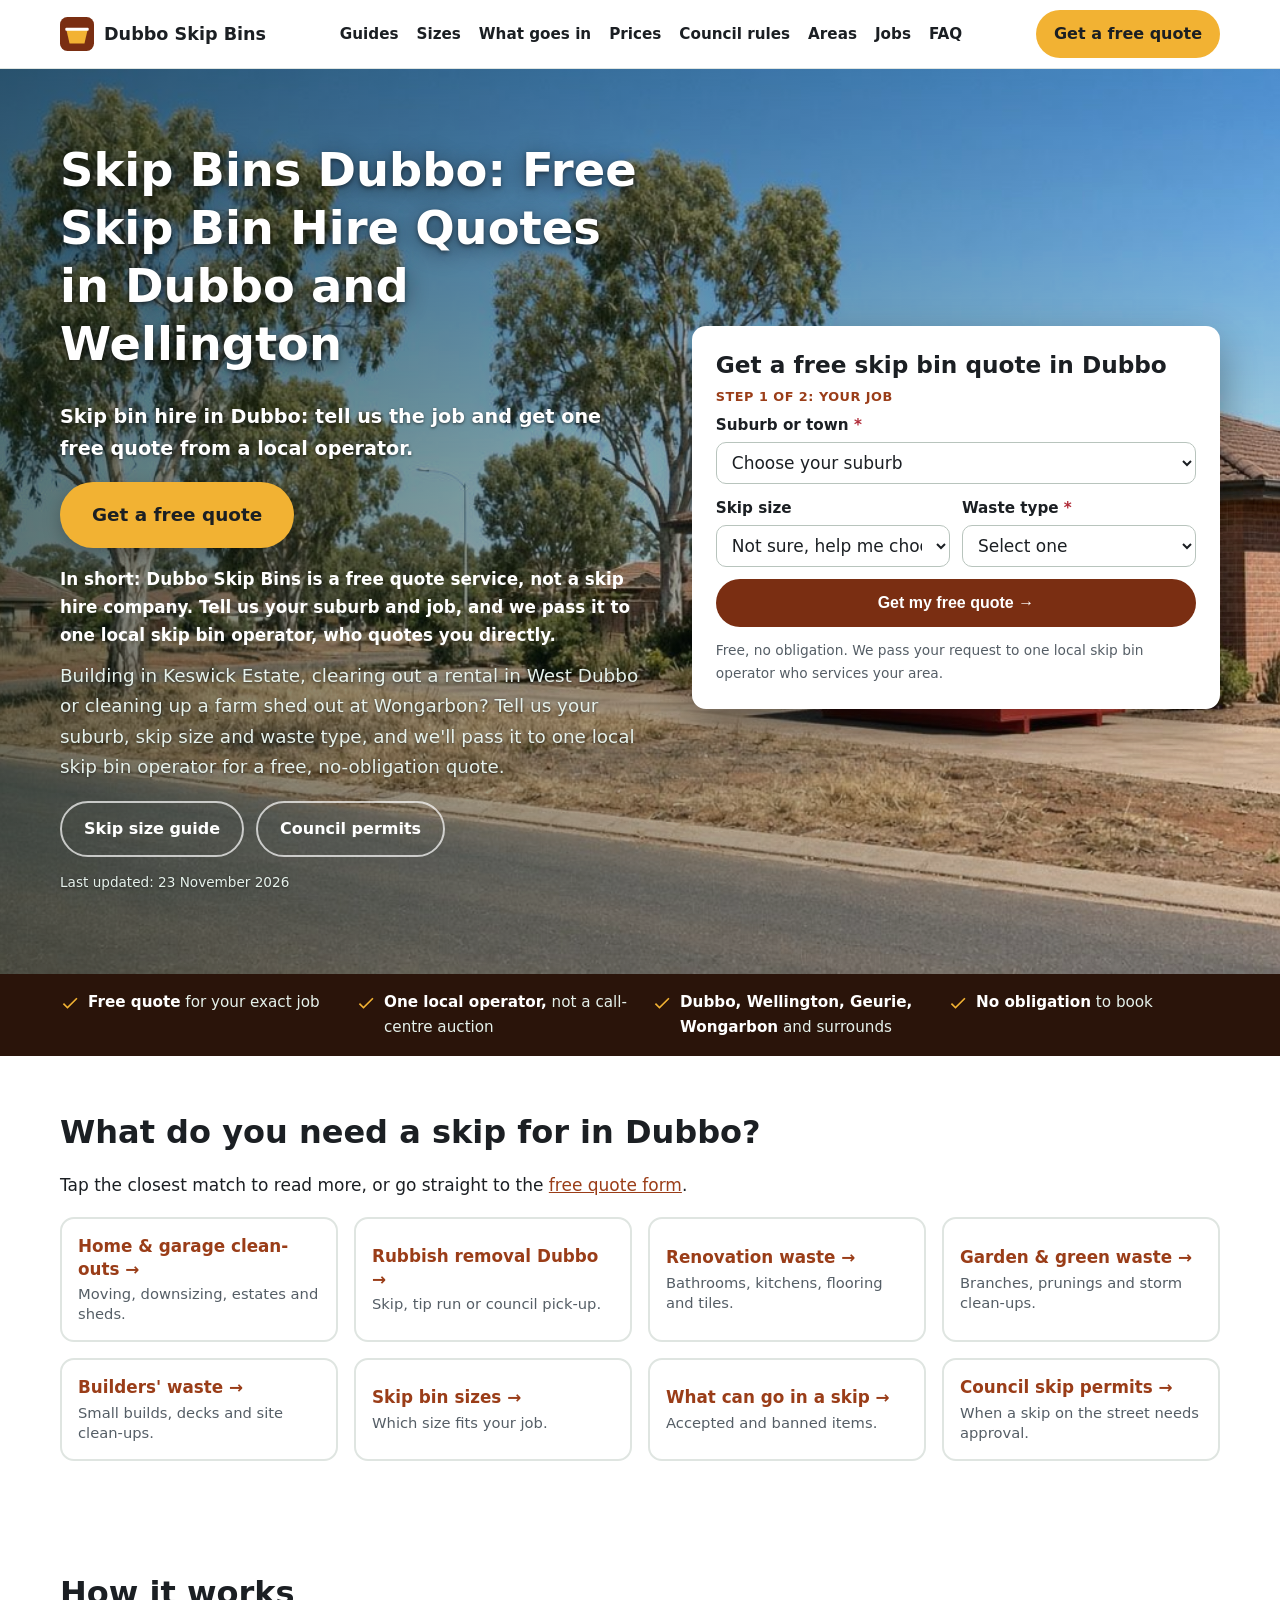
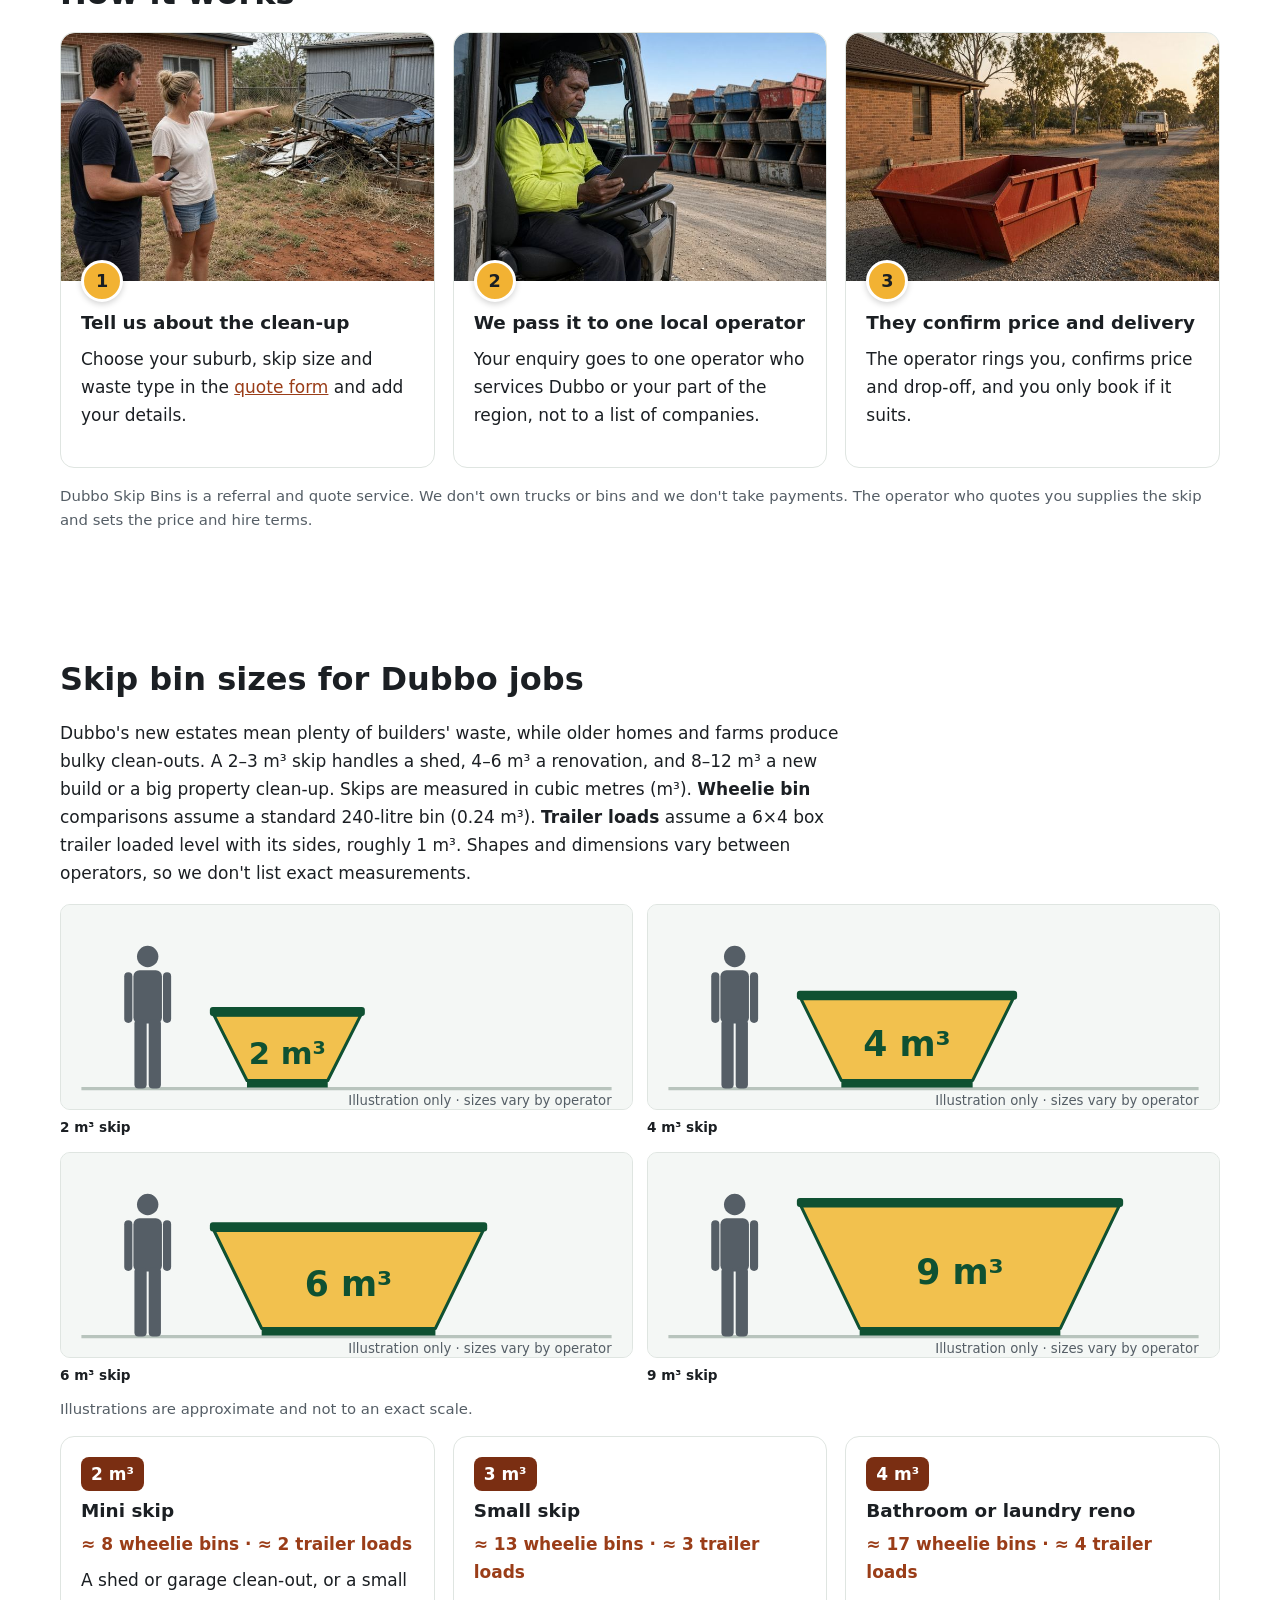
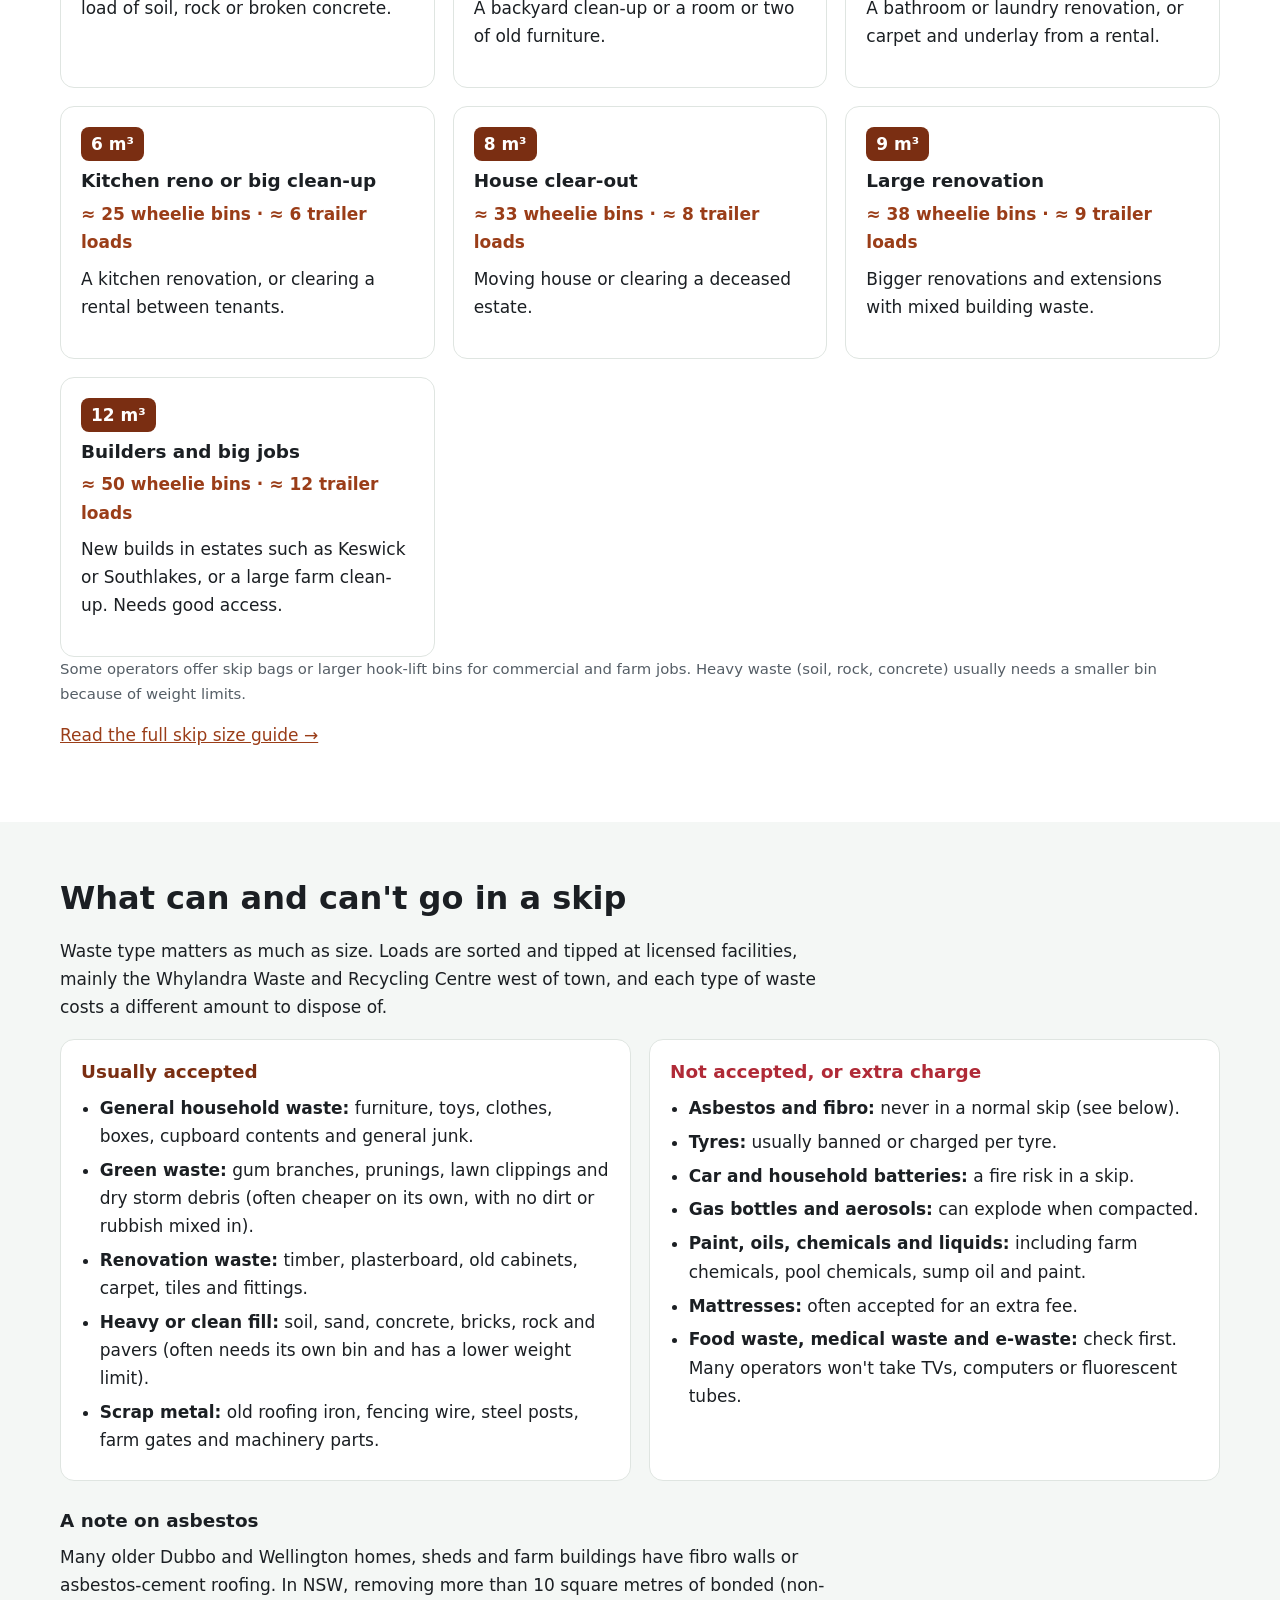
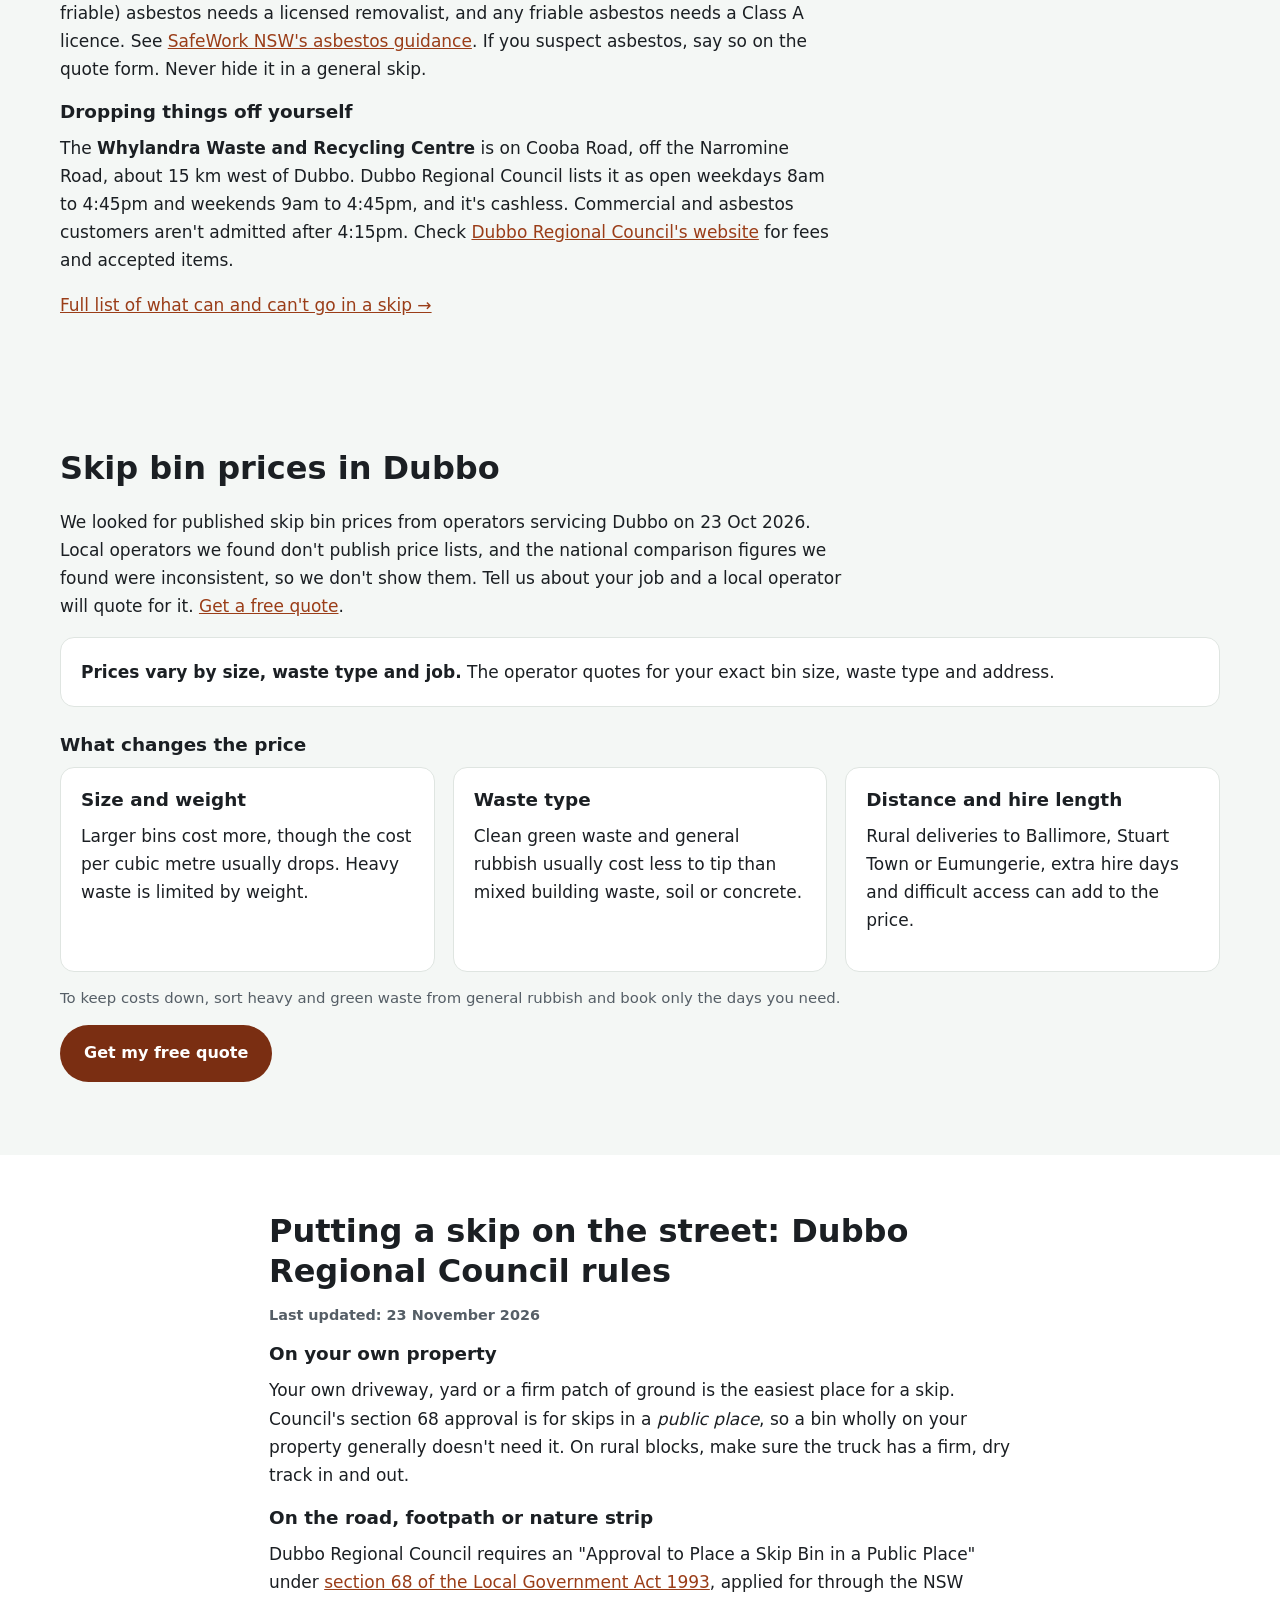
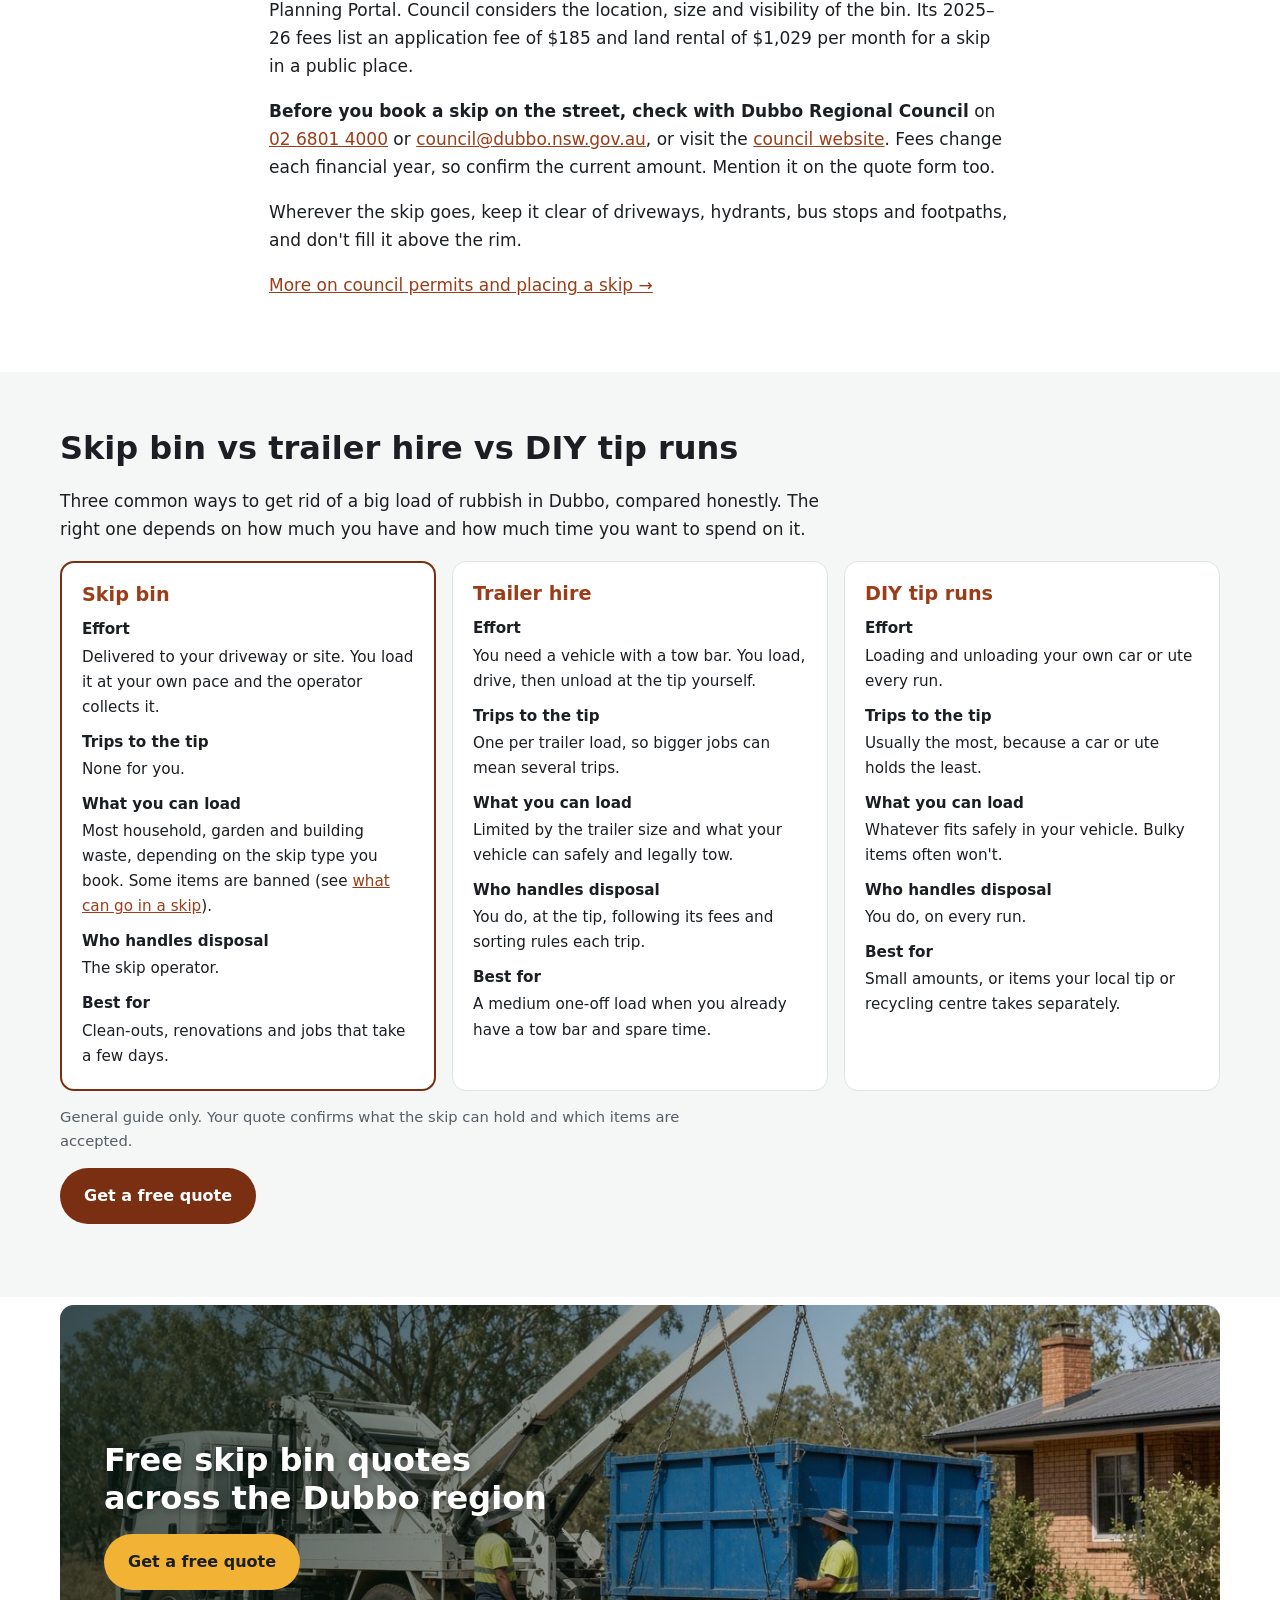
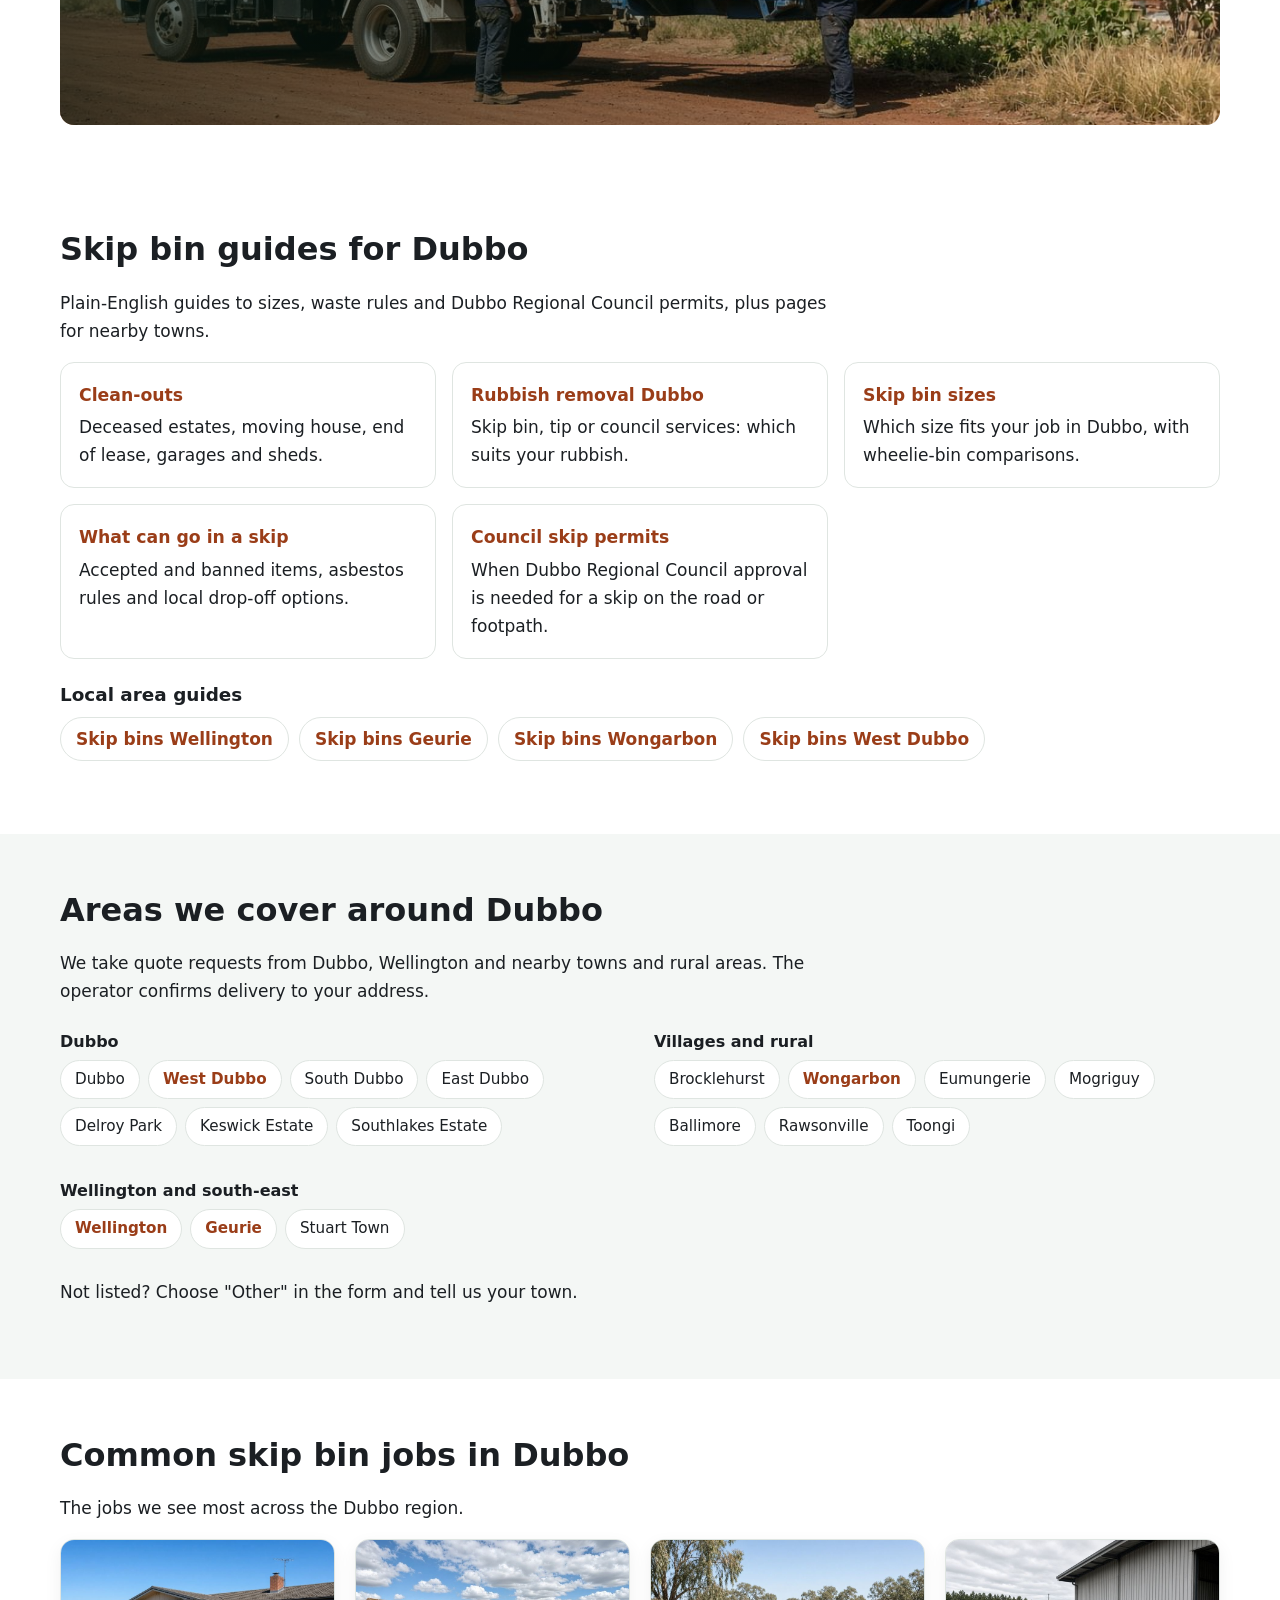
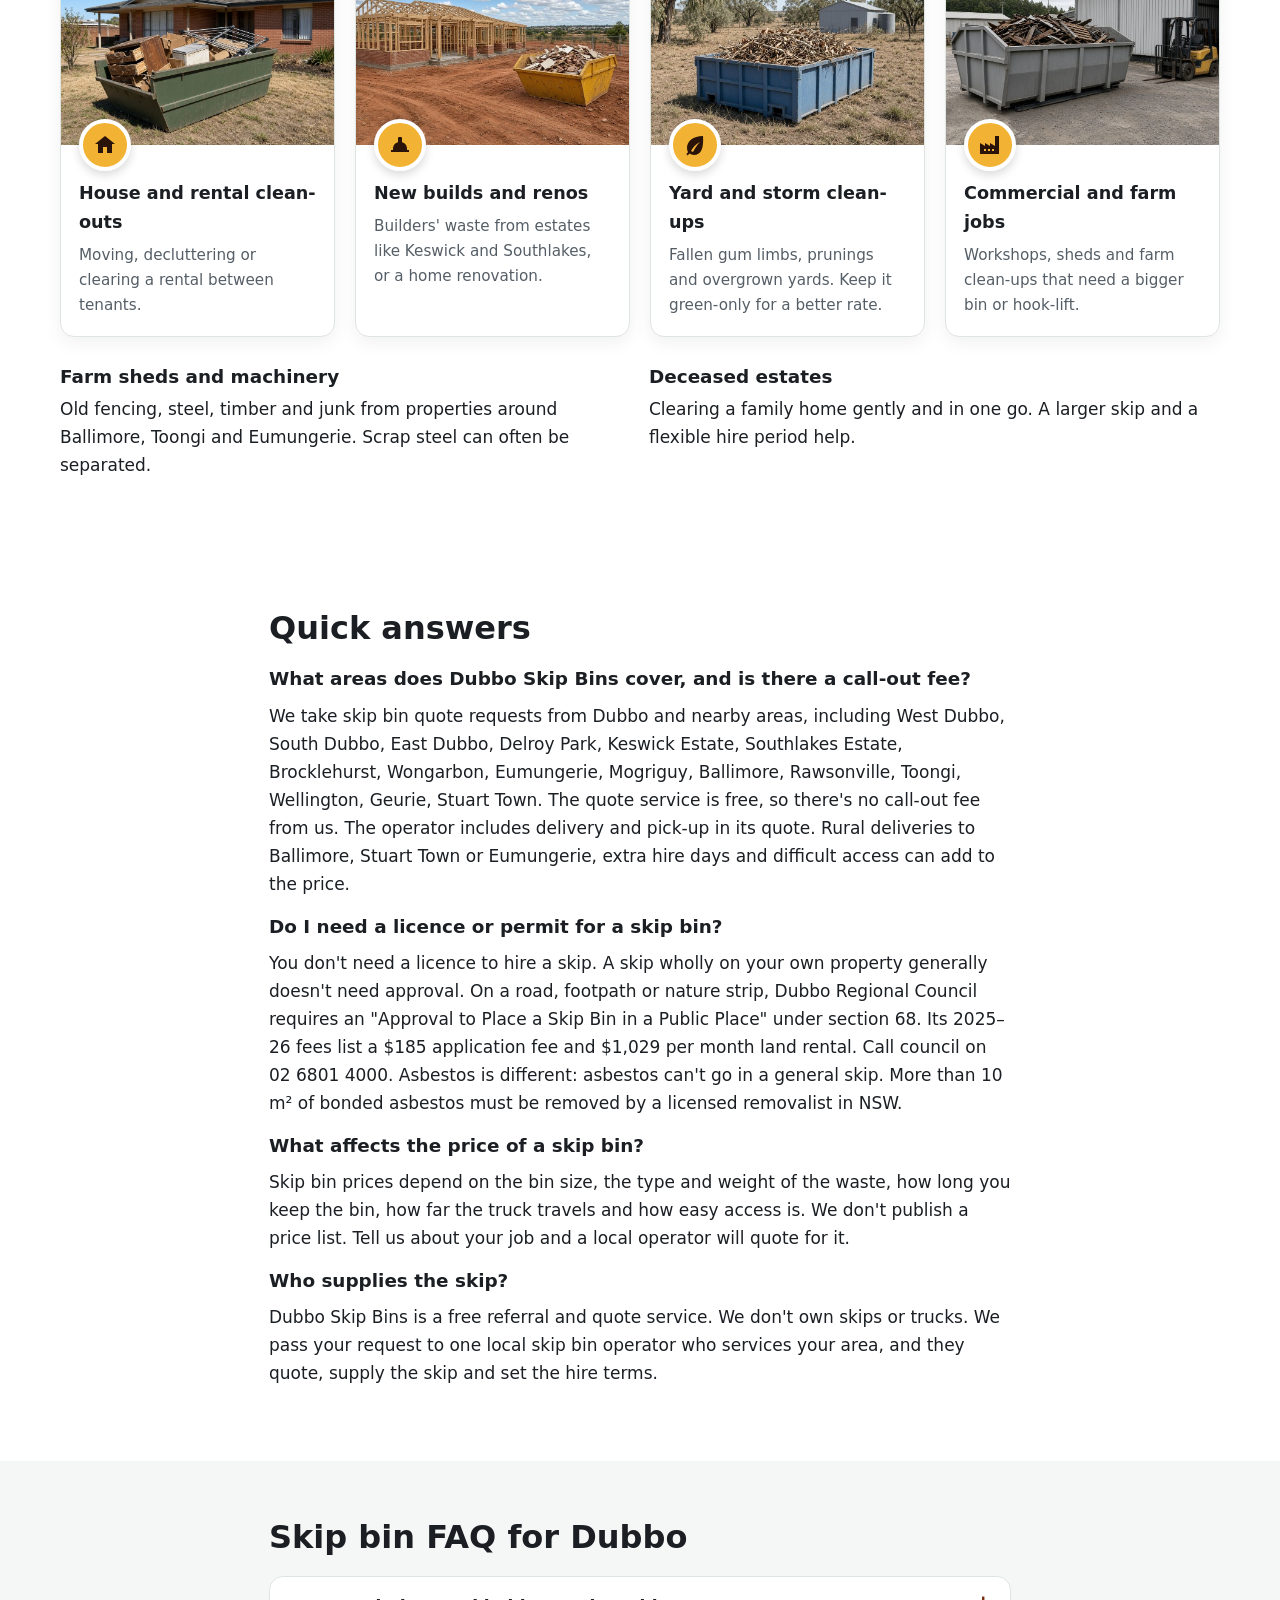
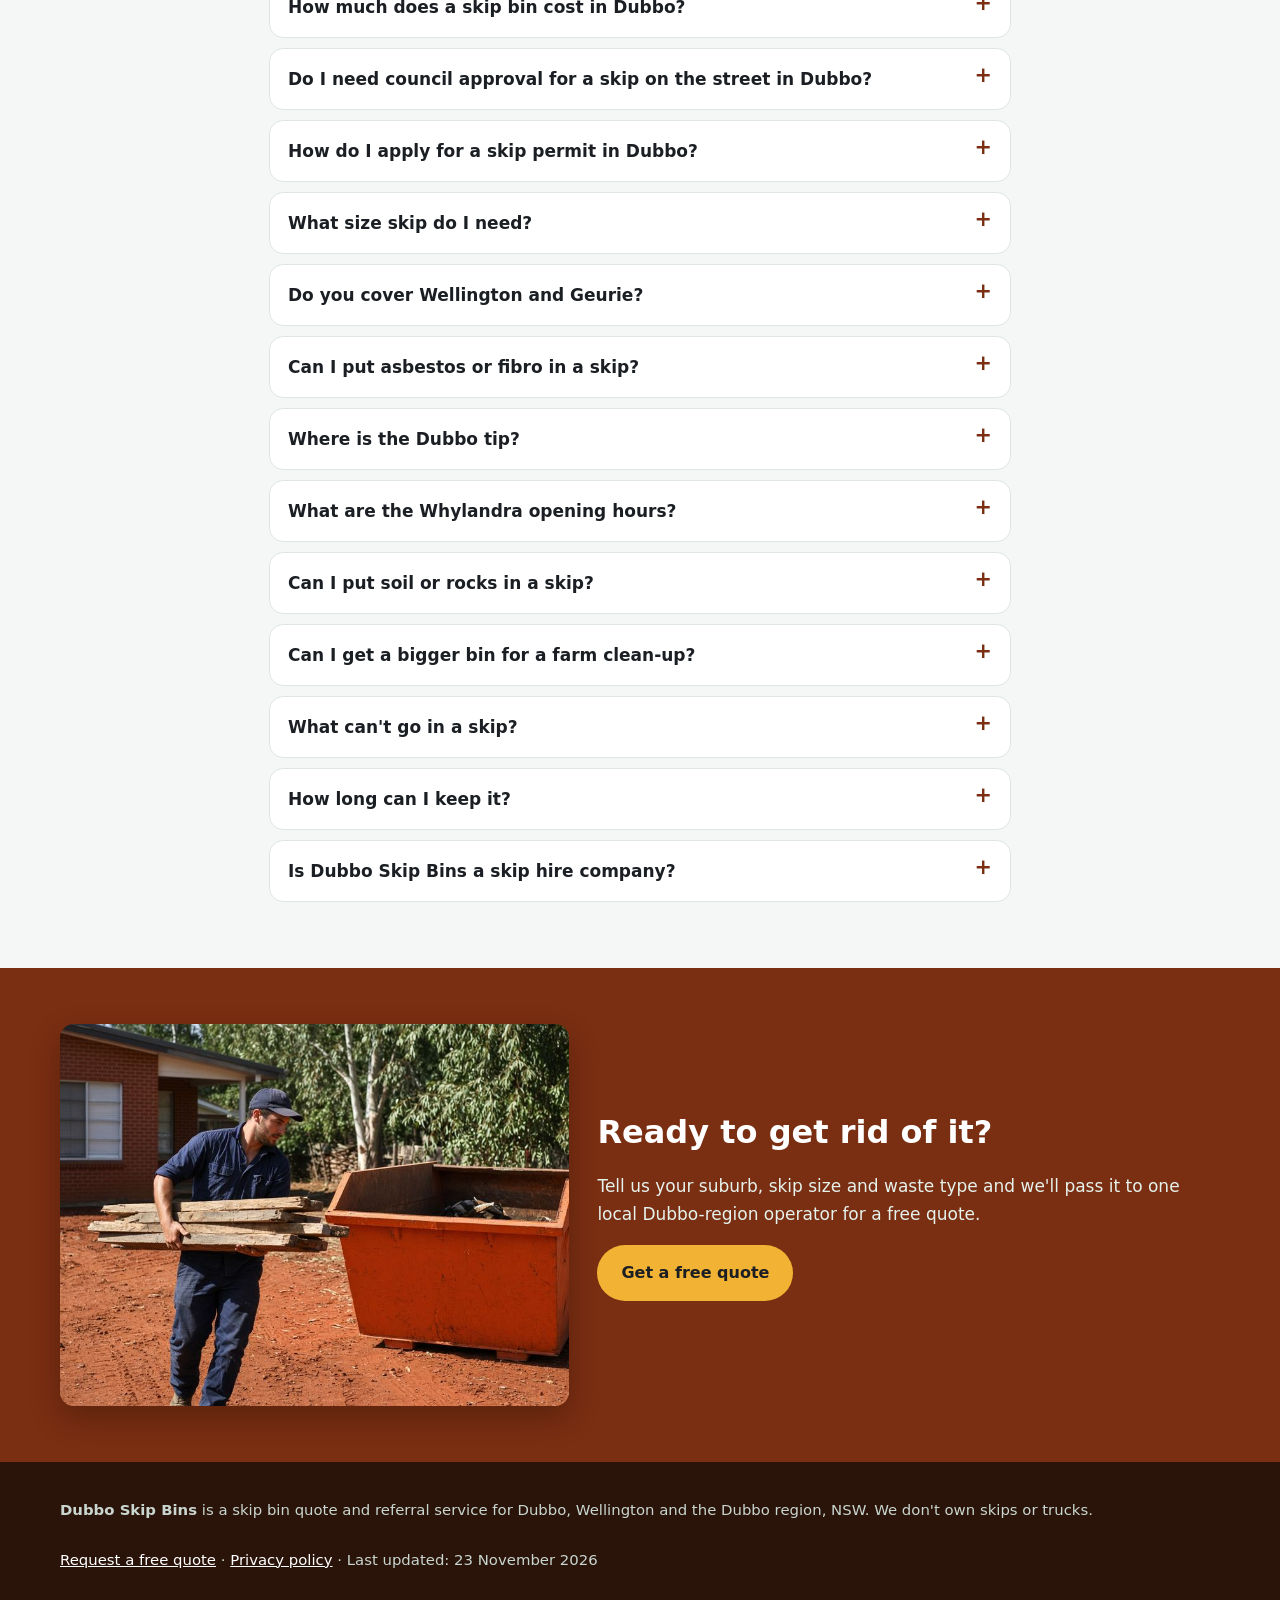
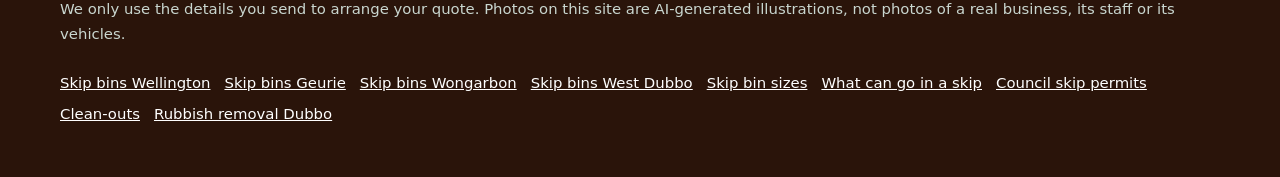
==== commit fbf44a0c: "Remove visible Raf Web Studio branding, parentOrganization schema and privacy contact email" ====
--- a/index.html
+++ b/index.html
@@ -55,7 +55,7 @@
  "@id": "https://dubboskipbins.com/#business",
  "name": "Dubbo Skip Bins",
  "url": "https://dubboskipbins.com/",
- "description": "Skip bins in Dubbo, West Dubbo, Wellington and surrounds. Tell us the size and waste type and get a free quote from one local skip bin operator. A free referral and quote service run by Raf Web Studio. It doesn't own skips or trucks; one local operator quotes and supplies the skip.",
+ "description": "Skip bins in Dubbo, West Dubbo, Wellington and surrounds. Tell us the size and waste type and get a free quote from one local skip bin operator. A free referral and quote service. It doesn't own skips or trucks; one local operator quotes and supplies the skip.",
  "image": "https://dubboskipbins.com/img/hero.jpg",
  "areaServed": [
   {
@@ -136,11 +136,7 @@
   "Skip bin sizes",
   "Council skip bin permits",
   "Waste disposal"
- ],
- "parentOrganization": {
-  "@type": "Organization",
-  "name": "Raf Web Studio"
- }
+ ]
 }
 </script>
 <script type="application/ld+json">
@@ -348,7 +344,7 @@
    "name": "Is Dubbo Skip Bins a skip hire company?",
    "acceptedAnswer": {
     "@type": "Answer",
-    "text": "No. It's a free referral and quote service run by Raf Web Studio. One local operator quotes you and supplies the skip."
+    "text": "No. It's a free referral and quote service. One local operator quotes you and supplies the skip."
    }
   },
   {
@@ -380,7 +376,7 @@
    "name": "Who supplies the skip?",
    "acceptedAnswer": {
     "@type": "Answer",
-    "text": "Dubbo Skip Bins is a free referral and quote service run by Raf Web Studio. We don't own skips or trucks. We pass your request to one local skip bin operator who services your area, and they quote, supply the skip and set the hire terms."
+    "text": "Dubbo Skip Bins is a free referral and quote service. We don't own skips or trucks. We pass your request to one local skip bin operator who services your area, and they quote, supply the skip and set the hire terms."
    }
   }
  ]
@@ -498,7 +494,7 @@
       <li class="card step-card"><span class="step-img"><img src="img/step2.jpg" width="700" height="467" loading="lazy" decoding="async" alt="Skip bin operator checking a job on a tablet in a yard of different coloured skips"></span><div class="step-body"><span class="step-num">2</span><h3>We pass it to one local operator</h3><p>Your enquiry goes to one operator who services Dubbo or your part of the region, not to a list of companies.</p></div></li>
       <li class="card step-card"><span class="step-img"><img src="img/step3.jpg" width="700" height="467" loading="lazy" decoding="async" alt="Red skip bin delivered to a property at sunset"></span><div class="step-body"><span class="step-num">3</span><h3>They confirm price and delivery</h3><p>The operator rings you, confirms price and drop-off, and you only book if it suits.</p></div></li>
       </ol>
-    <p class="note">Dubbo Skip Bins is a referral and quote service run by Raf Web Studio. We don't own trucks or bins and we don't take payments. The operator who quotes you supplies the skip and sets the price and hire terms.</p>
+    <p class="note">Dubbo Skip Bins is a referral and quote service. We don't own trucks or bins and we don't take payments. The operator who quotes you supplies the skip and sets the price and hire terms.</p>
   </div>
 </section>
 <section id="sizes" aria-labelledby="sizes-h">
@@ -651,7 +647,7 @@
     <h3>What affects the price of a skip bin?</h3>
     <p>Skip bin prices depend on the bin size, the type and weight of the waste, how long you keep the bin, how far the truck travels and how easy access is. We don&#x27;t publish a price list. Tell us about your job and a local operator will quote for it.</p>
     <h3>Who supplies the skip?</h3>
-    <p>Dubbo Skip Bins is a free referral and quote service run by Raf Web Studio. We don&#x27;t own skips or trucks. We pass your request to one local skip bin operator who services your area, and they quote, supply the skip and set the hire terms.</p>
+    <p>Dubbo Skip Bins is a free referral and quote service. We don&#x27;t own skips or trucks. We pass your request to one local skip bin operator who services your area, and they quote, supply the skip and set the hire terms.</p>
   </div>
 </section>
 
@@ -670,7 +666,7 @@
     <details><summary>Can I get a bigger bin for a farm clean-up?</summary><p>Some operators have larger bins or hook-lift containers. Mention the job and access in the form.</p></details>
     <details><summary>What can&#x27;t go in a skip?</summary><p>Asbestos, tyres, batteries, gas bottles, chemicals, paint, oils and liquids. Mattresses and e-waste are often extra.</p></details>
     <details><summary>How long can I keep it?</summary><p>Commonly a few days to a week, with extra days by arrangement.</p></details>
-    <details><summary>Is Dubbo Skip Bins a skip hire company?</summary><p>No. It&#x27;s a free referral and quote service run by Raf Web Studio. One local operator quotes you and supplies the skip.</p></details>
+    <details><summary>Is Dubbo Skip Bins a skip hire company?</summary><p>No. It&#x27;s a free referral and quote service. One local operator quotes you and supplies the skip.</p></details>
     
   </div>
 </section>
@@ -690,7 +686,7 @@
   <div class="wrap">
     <p><strong>Dubbo Skip Bins</strong> is a skip bin quote and referral service for Dubbo, Wellington and the Dubbo region, NSW. We don't own skips or trucks.</p>
     <p><a href="#quote">Request a free quote</a> · <a href="privacy.html">Privacy policy</a> · Last updated: 23 November 2026</p>
-    <p>We only use the details you send to arrange your quote. A Raf Web Studio site. Photos on this site are AI-generated illustrations, not photos of a real business, its staff or its vehicles.</p>
+    <p>We only use the details you send to arrange your quote. Photos on this site are AI-generated illustrations, not photos of a real business, its staff or its vehicles.</p>
     <p class="footer-links"><a href="/skip-bins-wellington/">Skip bins Wellington</a> <a href="/skip-bins-geurie/">Skip bins Geurie</a> <a href="/skip-bins-wongarbon/">Skip bins Wongarbon</a> <a href="/skip-bins-west-dubbo/">Skip bins West Dubbo</a> <a href="/skip-bin-sizes/">Skip bin sizes</a> <a href="/what-can-go-in-a-skip/">What can go in a skip</a> <a href="/skip-bin-council-permit/">Council skip permits</a> <a href="/clean-outs/">Clean-outs</a> <a href="/rubbish-removal-dubbo/">Rubbish removal Dubbo</a></p>
   </div>
 </footer>
